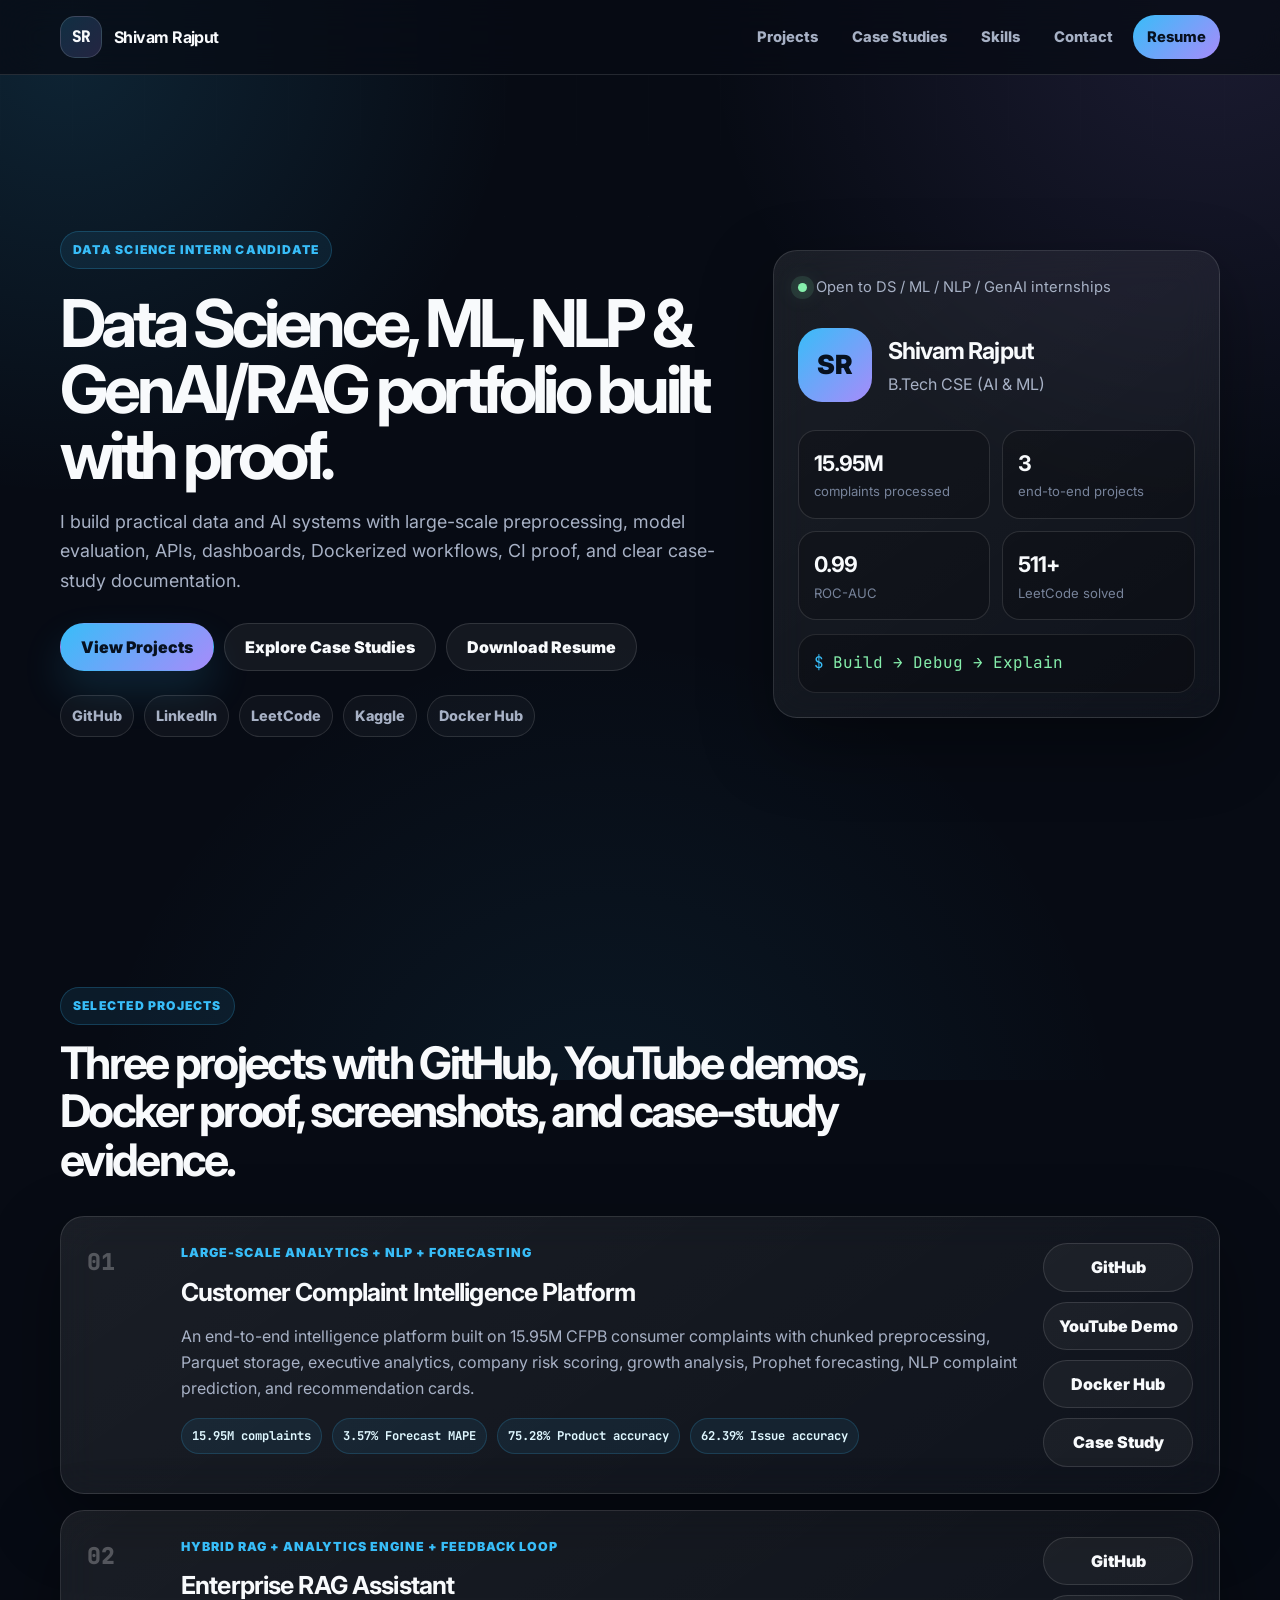
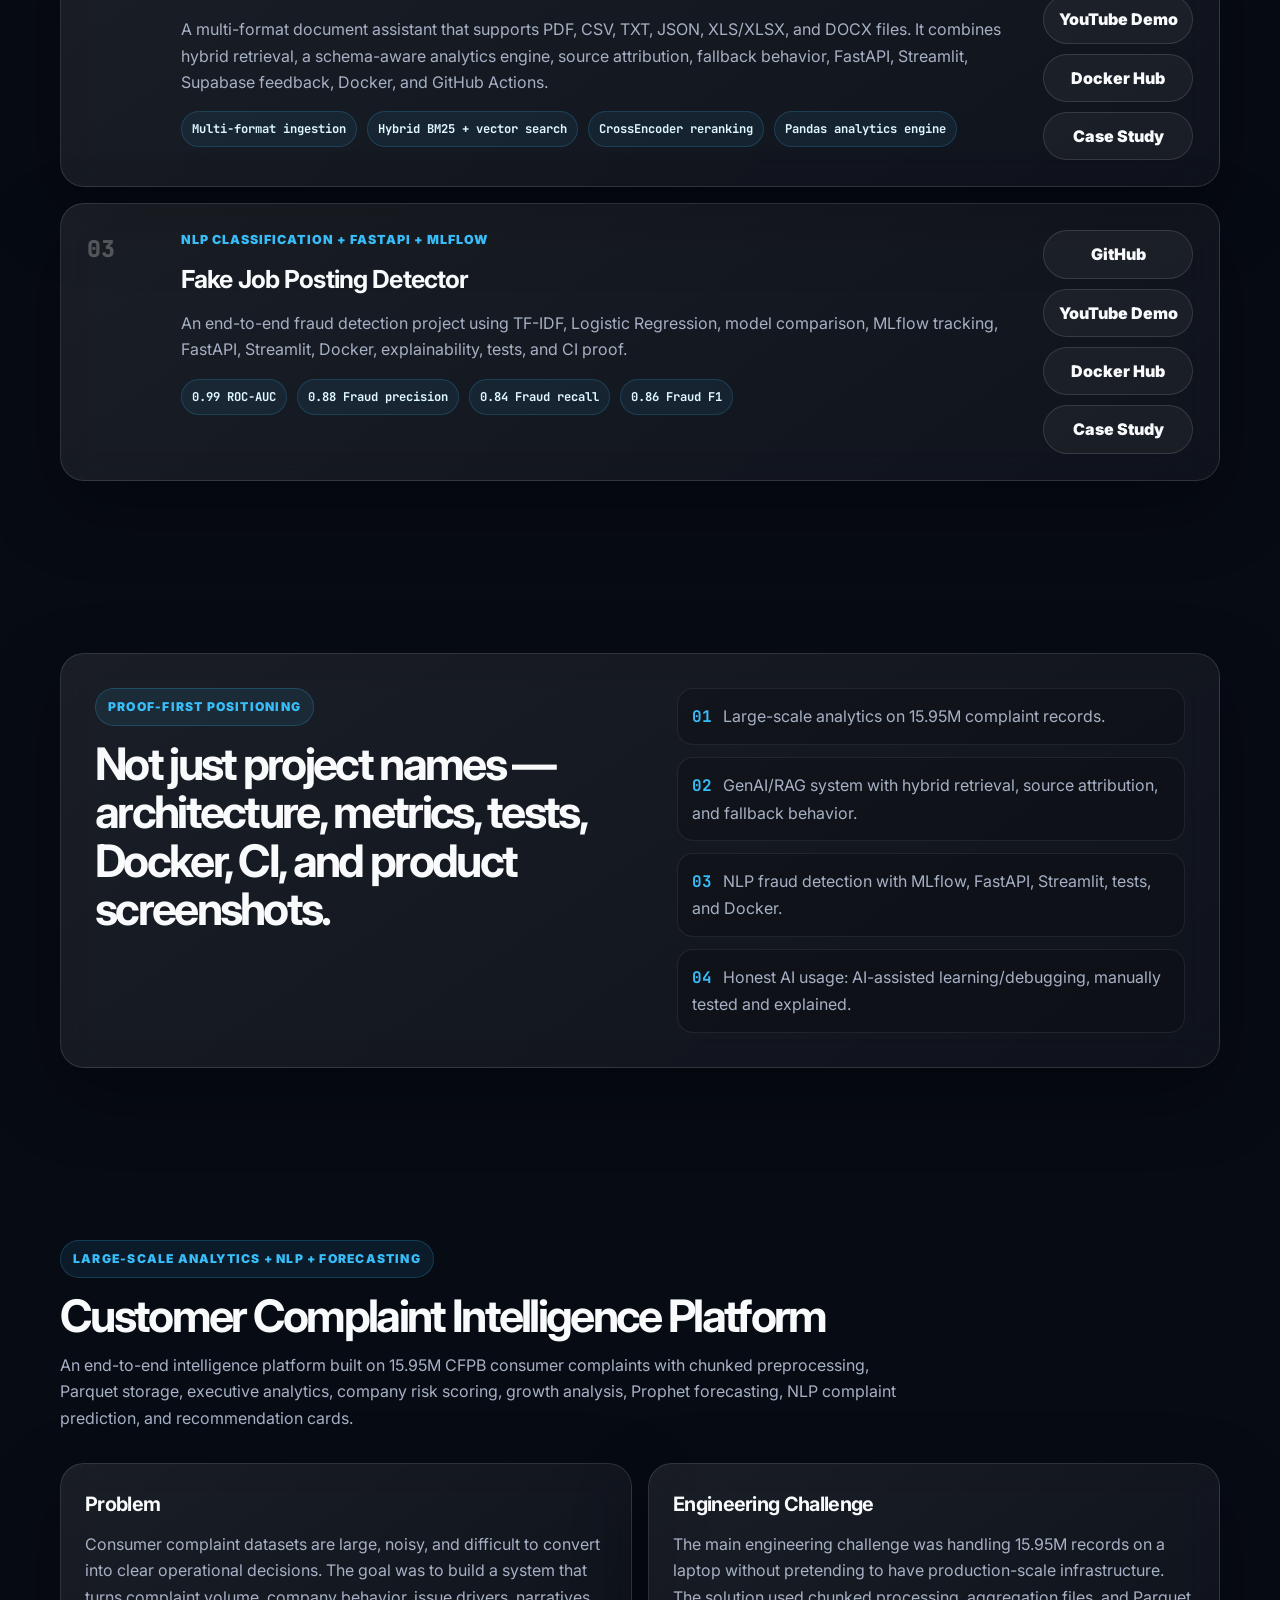
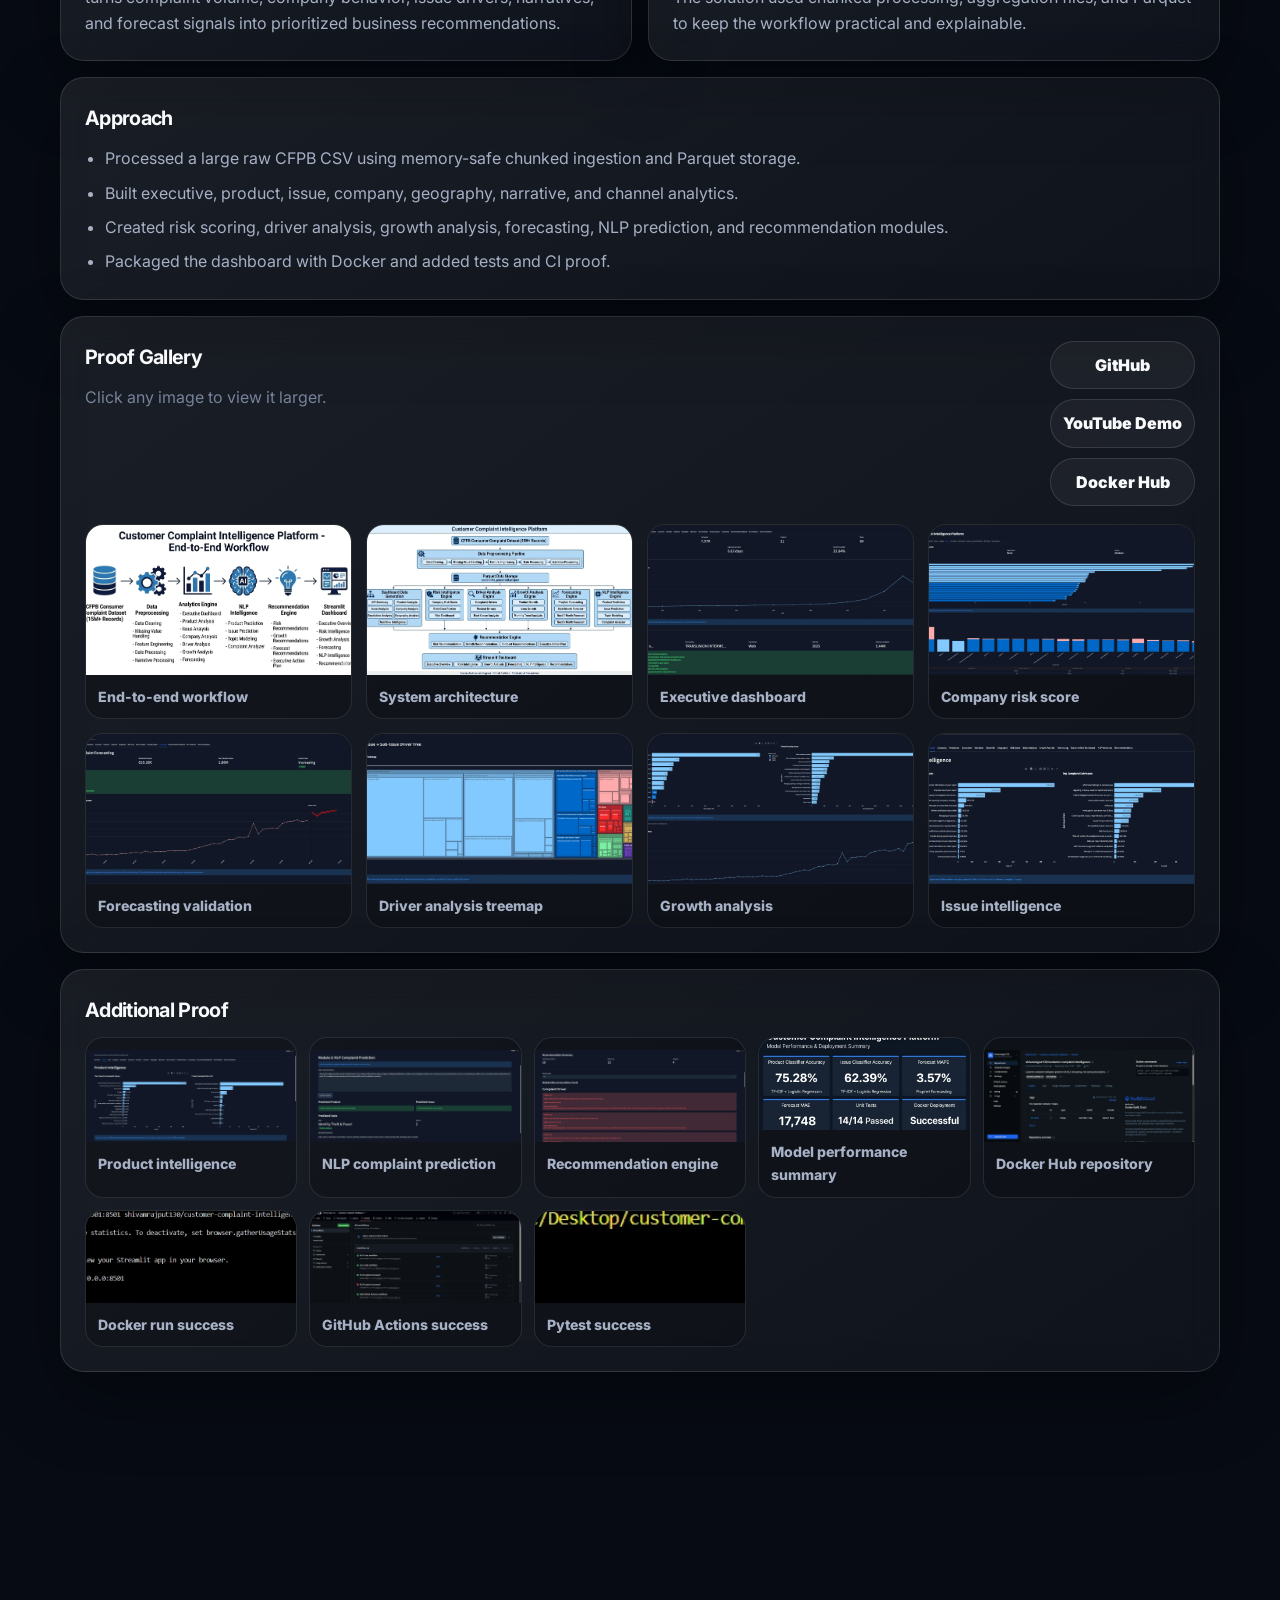
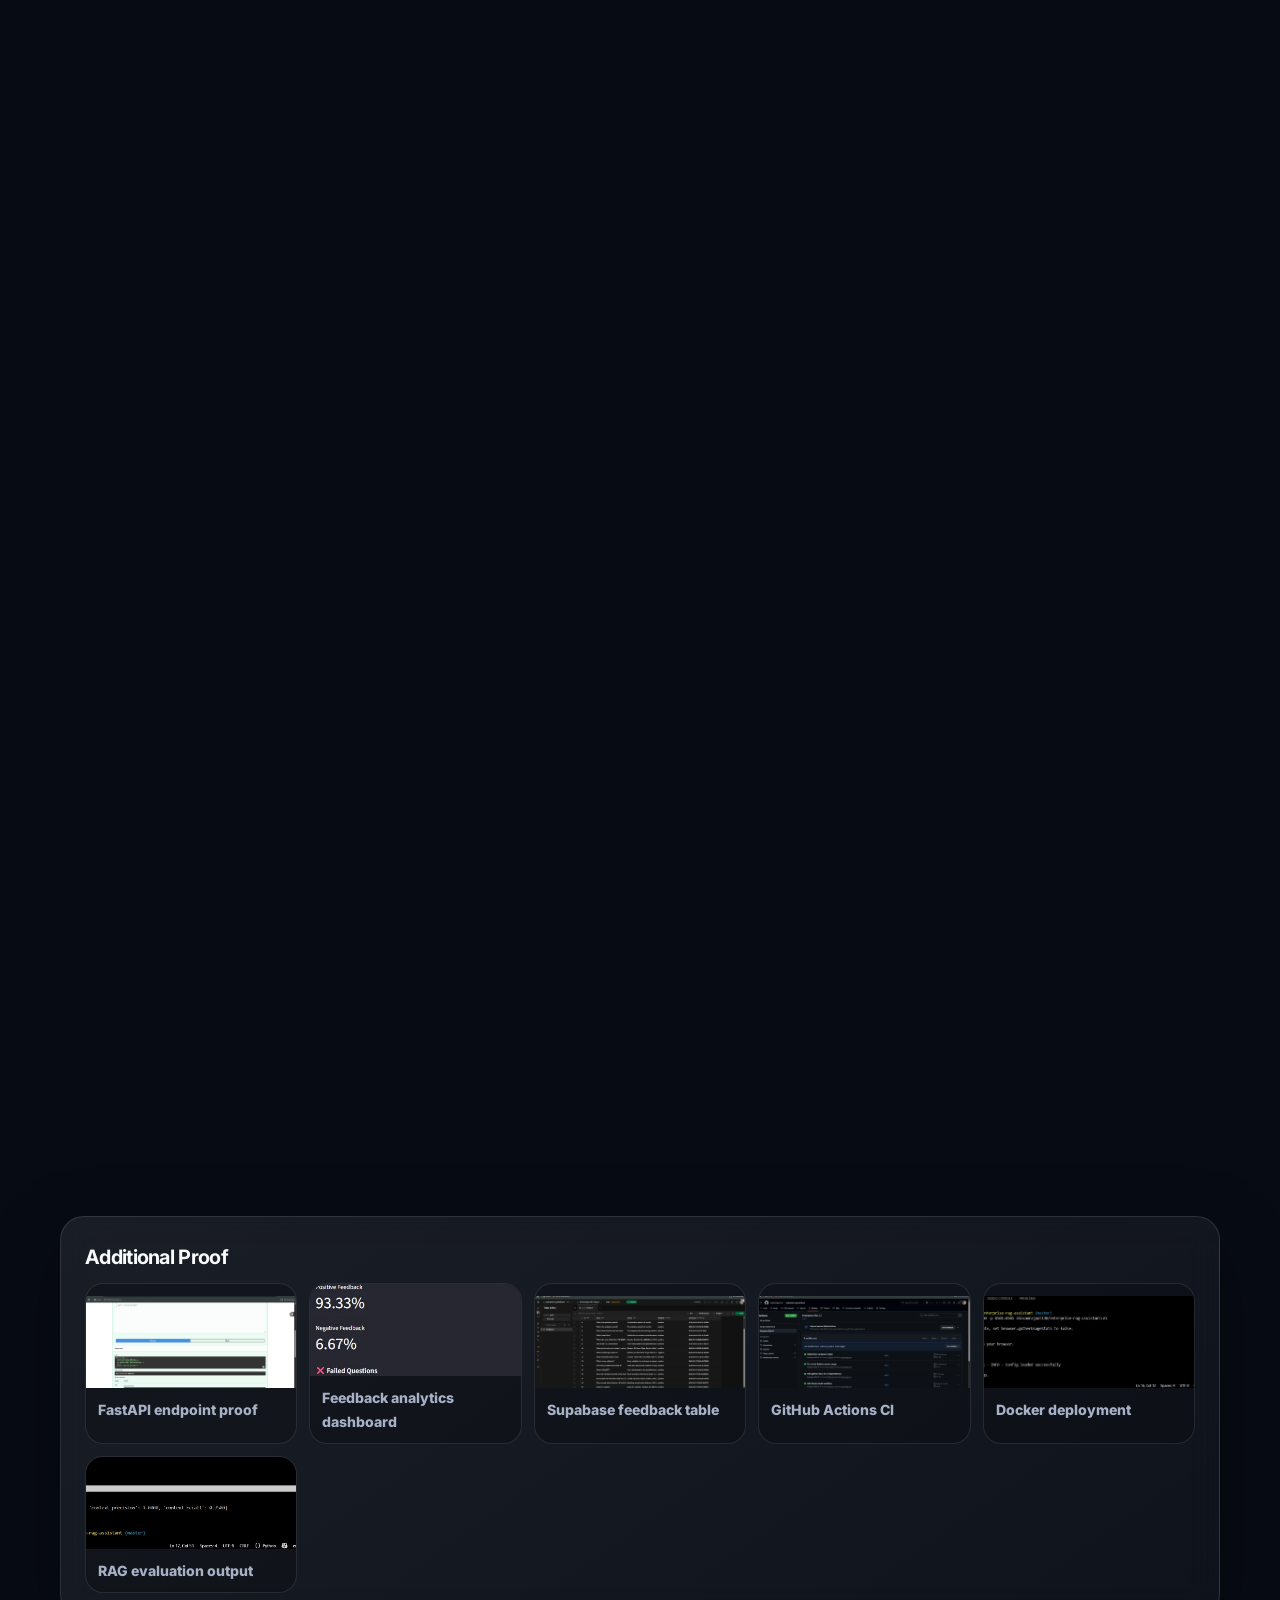
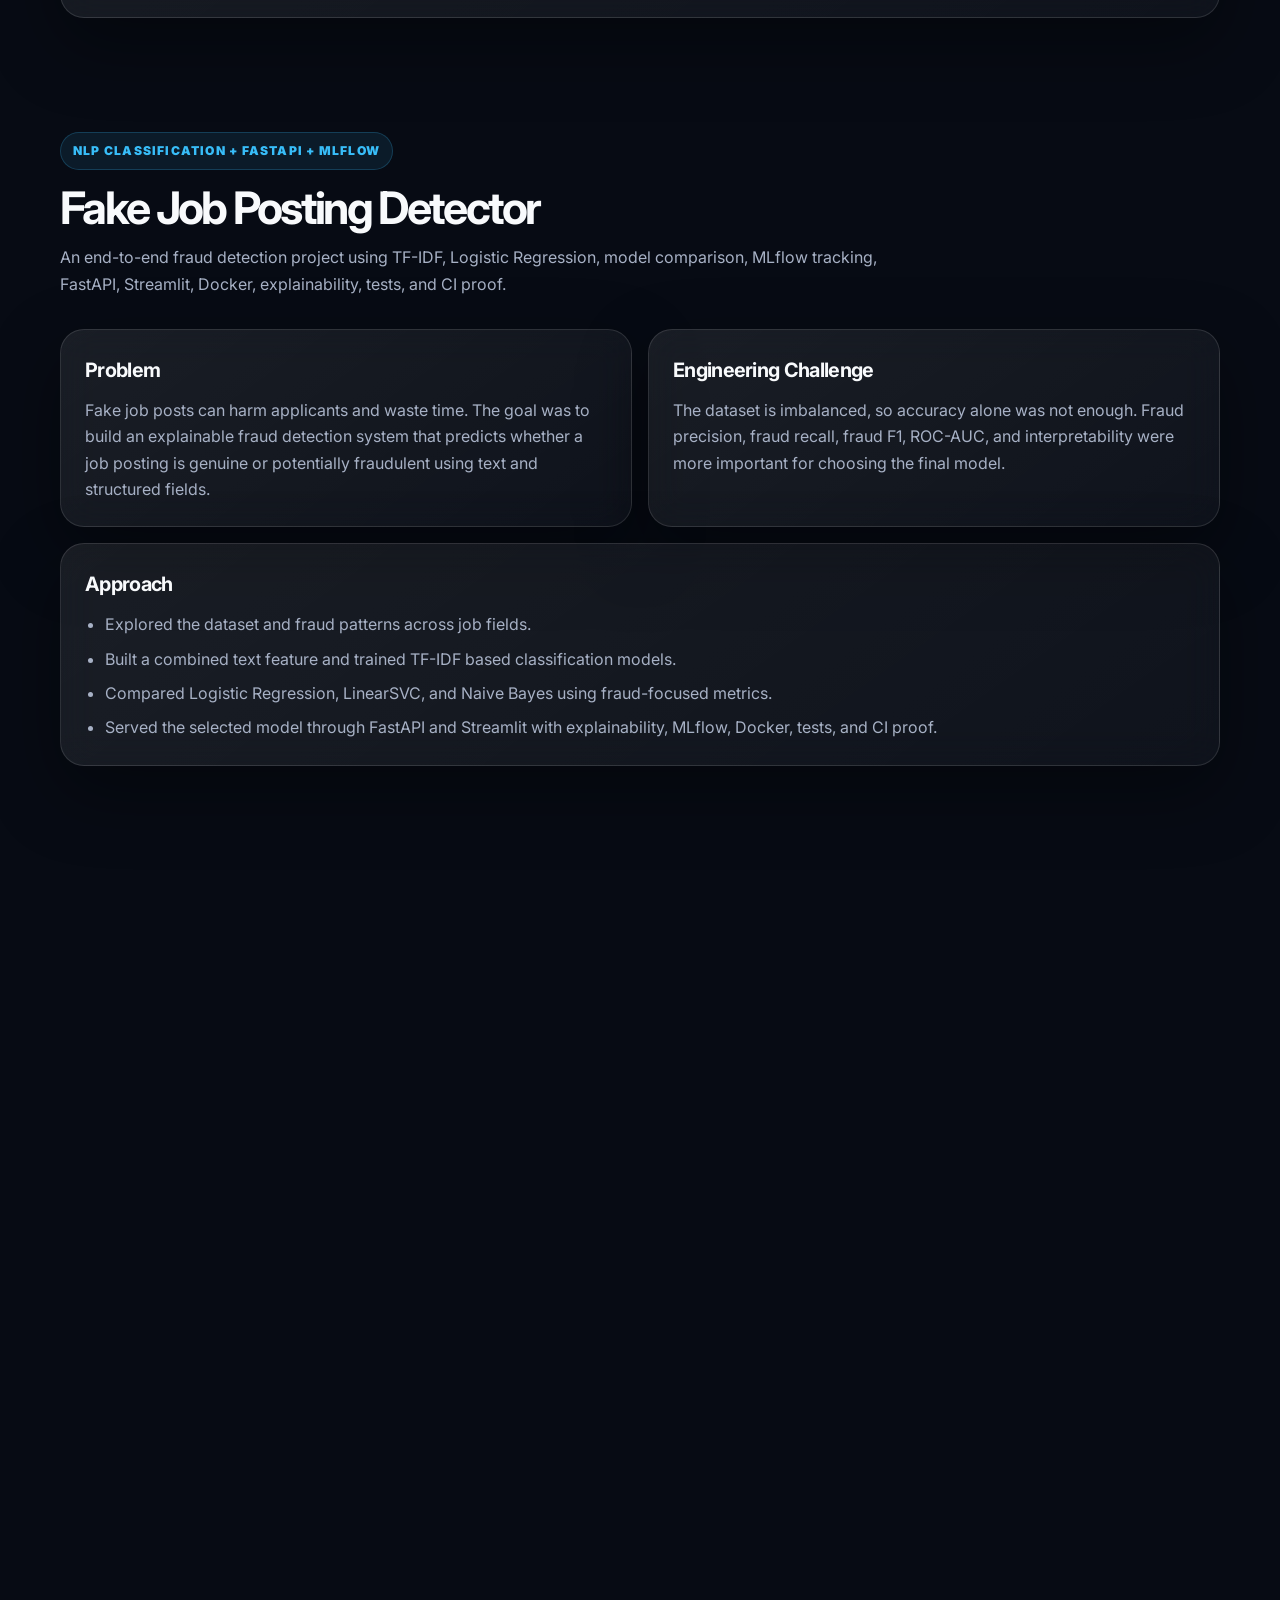
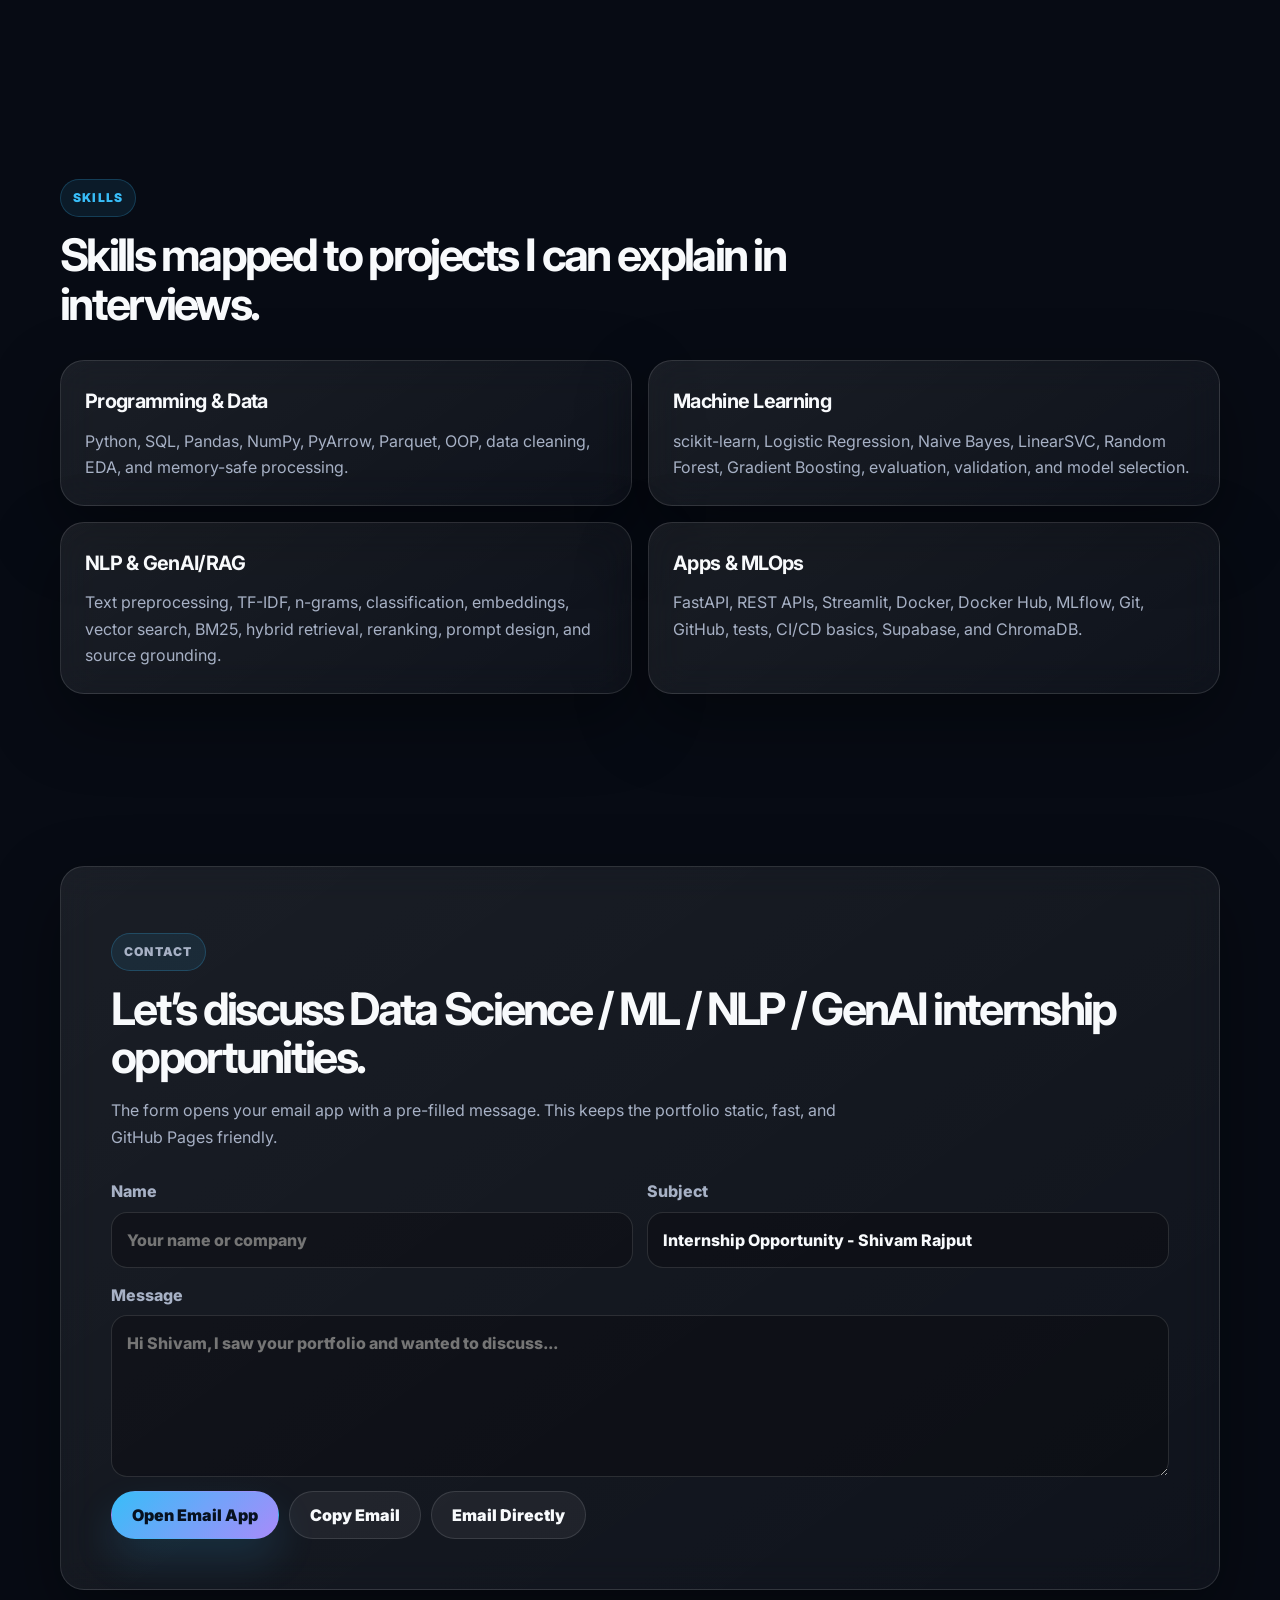
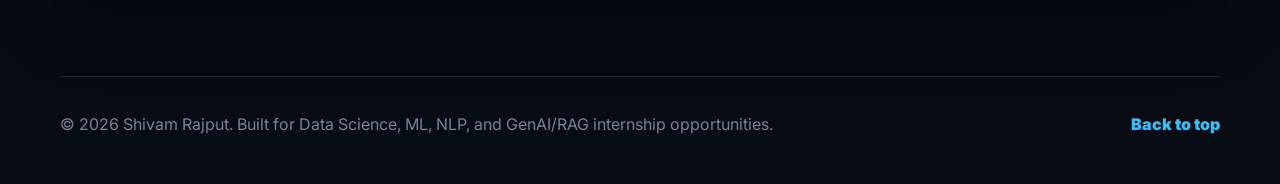
==== index.html @ 60cb5e99 "Add case-study portfolio website" ====
<!DOCTYPE html>
<html lang="en">
<head>
  <meta charset="UTF-8" />
  <meta name="viewport" content="width=device-width, initial-scale=1.0" />
  <title>Shivam Rajput | Data Science Portfolio</title>
  <meta name="description" content="Shivam Rajput — Data Science, ML, NLP, and GenAI/RAG intern candidate portfolio with case studies, demos, Docker proof, and engineering evidence." />
  <meta name="author" content="Shivam Rajput" />
  <meta name="theme-color" content="#070b14" />
  <meta property="og:title" content="Shivam Rajput | Data Science Portfolio" />
  <meta property="og:description" content="Case-study portfolio for Data Science, Machine Learning, NLP, and GenAI/RAG projects." />
  <meta property="og:type" content="website" />
  <link rel="icon" href="assets/favicon.svg" type="image/svg+xml" />
  <link rel="manifest" href="site.webmanifest" />
  <link rel="preconnect" href="https://fonts.googleapis.com">
  <link rel="preconnect" href="https://fonts.gstatic.com" crossorigin>
  <link href="https://fonts.googleapis.com/css2?family=Inter:wght@400;500;600;700;800;900&family=JetBrains+Mono:wght@500;700&display=swap" rel="stylesheet">
  <link rel="stylesheet" href="style.css" />
</head>

<body>
  <div class="bg-gradient" aria-hidden="true"></div>
  <div class="bg-grid" aria-hidden="true"></div>

  <header class="header">
    <nav class="nav">
      <a href="#home" class="brand" aria-label="Shivam Rajput homepage">
        <span>SR</span>
        <strong>Shivam Rajput</strong>
      </a>
      <button class="menu-btn" id="menuBtn" type="button" aria-label="Toggle navigation" aria-expanded="false">
        <i></i><i></i>
      </button>
      <div class="nav-links" id="navLinks">
        <a href="#projects">Projects</a>
        <a href="#customer-complaint">Case Studies</a>
        <a href="#skills">Skills</a>
        <a href="#contact">Contact</a>
        <a class="resume-btn" href="assets/Shivam_Rajput_Resume.pdf" target="_blank" rel="noopener">Resume</a>
      </div>
    </nav>
  </header>

  <main id="home">
    <section class="hero container">
      <div class="hero-copy reveal">
        <p class="badge">Data Science Intern Candidate</p>
        <h1>Data Science, ML, NLP & GenAI/RAG portfolio built with proof.</h1>
        <p class="lead">
          I build practical data and AI systems with large-scale preprocessing, model evaluation, APIs,
          dashboards, Dockerized workflows, CI proof, and clear case-study documentation.
        </p>
        <div class="hero-actions">
          <a class="btn primary" href="#projects">View Projects</a>
          <a class="btn secondary" href="#customer-complaint">Explore Case Studies</a>
          <a class="btn secondary" href="assets/Shivam_Rajput_Resume.pdf" target="_blank" rel="noopener">Download Resume</a>
        </div>
        <div class="profile-links" aria-label="Profile links">
          <a href="https://github.com/shivamrajput-ds" target="_blank" rel="noopener">GitHub</a>
          <a href="https://www.linkedin.com/in/shivam-rajput-b0407632b/" target="_blank" rel="noopener">LinkedIn</a>
          <a href="https://leetcode.com/u/ShivamSynapse/" target="_blank" rel="noopener">LeetCode</a>
          <a href="https://www.kaggle.com/shivamja" target="_blank" rel="noopener">Kaggle</a>
          <a href="https://hub.docker.com/u/shivamrajput130" target="_blank" rel="noopener">Docker Hub</a>
        </div>
      </div>

      <aside class="summary-card reveal delay-1">
        <div class="status"><span></span><p>Open to DS / ML / NLP / GenAI internships</p></div>
        <div class="summary-title">
          <div class="avatar">SR</div>
          <div>
            <h2>Shivam Rajput</h2>
            <p>B.Tech CSE (AI & ML)</p>
          </div>
        </div>
        <div class="metrics">
          <div><strong>15.95M</strong><small>complaints processed</small></div>
          <div><strong>3</strong><small>end-to-end projects</small></div>
          <div><strong>0.99</strong><small>ROC-AUC</small></div>
          <div><strong>511+</strong><small>LeetCode solved</small></div>
        </div>
        <div class="command"><span>$</span><p id="commandText">Build → Debug → Explain</p></div>
      </aside>
    </section>

    <section class="container section-block" id="projects">
      <div class="section-heading reveal">
        <p class="badge">Selected Projects</p>
        <h2>Three projects with GitHub, YouTube demos, Docker proof, screenshots, and case-study evidence.</h2>
      </div>
      <div class="projects-list">
        <article class="project-card reveal">
      <div class="project-number">01</div>
      <div class="project-main">
        <p class="project-type">Large-Scale Analytics + NLP + Forecasting</p>
        <h3>Customer Complaint Intelligence Platform</h3>
        <p>An end-to-end intelligence platform built on 15.95M CFPB consumer complaints with chunked preprocessing, Parquet storage, executive analytics, company risk scoring, growth analysis, Prophet forecasting, NLP complaint prediction, and recommendation cards.</p>
        <div class="metric-row"><span>15.95M complaints</span>
<span>3.57% Forecast MAPE</span>
<span>75.28% Product accuracy</span>
<span>62.39% Issue accuracy</span></div>
      </div>
      <div class="project-actions">
        <a href="https://github.com/shivamrajput-ds/customer-complaint-intelligence" target="_blank" rel="noopener">GitHub</a>
<a href="https://youtu.be/ZrXg5p7wbqM?si=yEwHq2tT-l8_nTfY" target="_blank" rel="noopener">YouTube Demo</a>
<a href="https://hub.docker.com/repository/docker/shivamrajput130/customer-complaint-intelligence" target="_blank" rel="noopener">Docker Hub</a>
        <a href="#customer-complaint">Case Study</a>
      </div>
    </article>
<article class="project-card reveal">
      <div class="project-number">02</div>
      <div class="project-main">
        <p class="project-type">Hybrid RAG + Analytics Engine + Feedback Loop</p>
        <h3>Enterprise RAG Assistant</h3>
        <p>A multi-format document assistant that supports PDF, CSV, TXT, JSON, XLS/XLSX, and DOCX files. It combines hybrid retrieval, a schema-aware analytics engine, source attribution, fallback behavior, FastAPI, Streamlit, Supabase feedback, Docker, and GitHub Actions.</p>
        <div class="metric-row"><span>Multi-format ingestion</span>
<span>Hybrid BM25 + vector search</span>
<span>CrossEncoder reranking</span>
<span>Pandas analytics engine</span></div>
      </div>
      <div class="project-actions">
        <a href="https://github.com/shivamrajput-ds/enterprise-rag-assistant" target="_blank" rel="noopener">GitHub</a>
<a href="https://youtu.be/Rvdz9DKtz5o?si=zK7lmp8zjTQTrQru" target="_blank" rel="noopener">YouTube Demo</a>
<a href="https://hub.docker.com/repository/docker/shivamrajput130/enterprise-rag-assistant" target="_blank" rel="noopener">Docker Hub</a>
        <a href="#enterprise-rag">Case Study</a>
      </div>
    </article>
<article class="project-card reveal">
      <div class="project-number">03</div>
      <div class="project-main">
        <p class="project-type">NLP Classification + FastAPI + MLflow</p>
        <h3>Fake Job Posting Detector</h3>
        <p>An end-to-end fraud detection project using TF-IDF, Logistic Regression, model comparison, MLflow tracking, FastAPI, Streamlit, Docker, explainability, tests, and CI proof.</p>
        <div class="metric-row"><span>0.99 ROC-AUC</span>
<span>0.88 Fraud precision</span>
<span>0.84 Fraud recall</span>
<span>0.86 Fraud F1</span></div>
      </div>
      <div class="project-actions">
        <a href="https://github.com/shivamrajput-ds/fake-job-posting-detector" target="_blank" rel="noopener">GitHub</a>
<a href="https://youtu.be/8XKoZl_qvmU?si=Fh2OOtMa_RO7EoGj" target="_blank" rel="noopener">YouTube Demo</a>
<a href="https://hub.docker.com/repository/docker/shivamrajput130/fake-job-posting-detector" target="_blank" rel="noopener">Docker Hub</a>
        <a href="#fake-job-detector">Case Study</a>
      </div>
    </article>
      </div>
    </section>

    <section class="container section-block">
      <div class="proof-panel reveal">
        <div>
          <p class="badge">Proof-first positioning</p>
          <h2>Not just project names — architecture, metrics, tests, Docker, CI, and product screenshots.</h2>
        </div>
        <div class="proof-list">
          <p><strong>01</strong> Large-scale analytics on 15.95M complaint records.</p>
          <p><strong>02</strong> GenAI/RAG system with hybrid retrieval, source attribution, and fallback behavior.</p>
          <p><strong>03</strong> NLP fraud detection with MLflow, FastAPI, Streamlit, tests, and Docker.</p>
          <p><strong>04</strong> Honest AI usage: AI-assisted learning/debugging, manually tested and explained.</p>
        </div>
      </div>
    </section>

    <div class="case-wrapper container">
      <section class="case-study section-block" id="customer-complaint">
      <div class="case-head reveal">
        <p class="badge">Large-Scale Analytics + NLP + Forecasting</p>
        <h2>Customer Complaint Intelligence Platform</h2>
        <p>An end-to-end intelligence platform built on 15.95M CFPB consumer complaints with chunked preprocessing, Parquet storage, executive analytics, company risk scoring, growth analysis, Prophet forecasting, NLP complaint prediction, and recommendation cards.</p>
      </div>

      <div class="case-grid">
        <article class="case-panel reveal">
          <h3>Problem</h3>
          <p>Consumer complaint datasets are large, noisy, and difficult to convert into clear operational decisions. The goal was to build a system that turns complaint volume, company behavior, issue drivers, narratives, and forecast signals into prioritized business recommendations.</p>
        </article>
        <article class="case-panel reveal delay-1">
          <h3>Engineering Challenge</h3>
          <p>The main engineering challenge was handling 15.95M records on a laptop without pretending to have production-scale infrastructure. The solution used chunked processing, aggregation files, and Parquet to keep the workflow practical and explainable.</p>
        </article>
      </div>

      <div class="case-panel wide reveal">
        <h3>Approach</h3>
        <ul>
          <li>Processed a large raw CFPB CSV using memory-safe chunked ingestion and Parquet storage.</li><li>Built executive, product, issue, company, geography, narrative, and channel analytics.</li><li>Created risk scoring, driver analysis, growth analysis, forecasting, NLP prediction, and recommendation modules.</li><li>Packaged the dashboard with Docker and added tests and CI proof.</li>
        </ul>
      </div>

      <div class="case-panel wide reveal">
        <div class="split-title">
          <div>
            <h3>Proof Gallery</h3>
            <p>Click any image to view it larger.</p>
          </div>
          <div class="case-links"><a href="https://github.com/shivamrajput-ds/customer-complaint-intelligence" target="_blank" rel="noopener">GitHub</a>
<a href="https://youtu.be/ZrXg5p7wbqM?si=yEwHq2tT-l8_nTfY" target="_blank" rel="noopener">YouTube Demo</a>
<a href="https://hub.docker.com/repository/docker/shivamrajput130/customer-complaint-intelligence" target="_blank" rel="noopener">Docker Hub</a></div>
        </div>
        <div class="gallery-grid">
          <button class="shot" type="button" data-full="assets/images/customer/end-to-end-workflow.webp" data-caption="End-to-end workflow">
              <img src="assets/images/customer/end-to-end-workflow.webp" alt="End-to-end workflow" loading="lazy" />
              <span>End-to-end workflow</span>
            </button>
<button class="shot" type="button" data-full="assets/images/customer/system-architecture.webp" data-caption="System architecture">
              <img src="assets/images/customer/system-architecture.webp" alt="System architecture" loading="lazy" />
              <span>System architecture</span>
            </button>
<button class="shot" type="button" data-full="assets/images/customer/executive-dashboard.webp" data-caption="Executive dashboard">
              <img src="assets/images/customer/executive-dashboard.webp" alt="Executive dashboard" loading="lazy" />
              <span>Executive dashboard</span>
            </button>
<button class="shot" type="button" data-full="assets/images/customer/company-risk-score.webp" data-caption="Company risk score">
              <img src="assets/images/customer/company-risk-score.webp" alt="Company risk score" loading="lazy" />
              <span>Company risk score</span>
            </button>
<button class="shot" type="button" data-full="assets/images/customer/forecasting-validation.webp" data-caption="Forecasting validation">
              <img src="assets/images/customer/forecasting-validation.webp" alt="Forecasting validation" loading="lazy" />
              <span>Forecasting validation</span>
            </button>
<button class="shot" type="button" data-full="assets/images/customer/driver-analysis-treemap.webp" data-caption="Driver analysis treemap">
              <img src="assets/images/customer/driver-analysis-treemap.webp" alt="Driver analysis treemap" loading="lazy" />
              <span>Driver analysis treemap</span>
            </button>
<button class="shot" type="button" data-full="assets/images/customer/growth-analysis.webp" data-caption="Growth analysis">
              <img src="assets/images/customer/growth-analysis.webp" alt="Growth analysis" loading="lazy" />
              <span>Growth analysis</span>
            </button>
<button class="shot" type="button" data-full="assets/images/customer/issue-intelligence.webp" data-caption="Issue intelligence">
              <img src="assets/images/customer/issue-intelligence.webp" alt="Issue intelligence" loading="lazy" />
              <span>Issue intelligence</span>
            </button>
        </div>
      </div>

      <div class="case-panel wide reveal">
        <h3>Additional Proof</h3>
        <div class="proof-strip">
          <button class="proof-thumb" type="button" data-full="assets/images/customer/product-intelligence.webp" data-caption="Product intelligence">
              <img src="assets/images/customer/product-intelligence.webp" alt="Product intelligence" loading="lazy" />
              <span>Product intelligence</span>
            </button>
<button class="proof-thumb" type="button" data-full="assets/images/customer/nlp-complaint-prediction.webp" data-caption="NLP complaint prediction">
              <img src="assets/images/customer/nlp-complaint-prediction.webp" alt="NLP complaint prediction" loading="lazy" />
              <span>NLP complaint prediction</span>
            </button>
<button class="proof-thumb" type="button" data-full="assets/images/customer/recommendation-engine.webp" data-caption="Recommendation engine">
              <img src="assets/images/customer/recommendation-engine.webp" alt="Recommendation engine" loading="lazy" />
              <span>Recommendation engine</span>
            </button>
<button class="proof-thumb" type="button" data-full="assets/images/customer/model-performance-summary.webp" data-caption="Model performance summary">
              <img src="assets/images/customer/model-performance-summary.webp" alt="Model performance summary" loading="lazy" />
              <span>Model performance summary</span>
            </button>
<button class="proof-thumb" type="button" data-full="assets/images/customer/docker-hub-repository.webp" data-caption="Docker Hub repository">
              <img src="assets/images/customer/docker-hub-repository.webp" alt="Docker Hub repository" loading="lazy" />
              <span>Docker Hub repository</span>
            </button>
<button class="proof-thumb" type="button" data-full="assets/images/customer/docker-run-success.webp" data-caption="Docker run success">
              <img src="assets/images/customer/docker-run-success.webp" alt="Docker run success" loading="lazy" />
              <span>Docker run success</span>
            </button>
<button class="proof-thumb" type="button" data-full="assets/images/customer/github-actions-success.webp" data-caption="GitHub Actions success">
              <img src="assets/images/customer/github-actions-success.webp" alt="GitHub Actions success" loading="lazy" />
              <span>GitHub Actions success</span>
            </button>
<button class="proof-thumb" type="button" data-full="assets/images/customer/pytest-success.webp" data-caption="Pytest success">
              <img src="assets/images/customer/pytest-success.webp" alt="Pytest success" loading="lazy" />
              <span>Pytest success</span>
            </button>
        </div>
      </div>
    </section>
<section class="case-study section-block" id="enterprise-rag">
      <div class="case-head reveal">
        <p class="badge">Hybrid RAG + Analytics Engine + Feedback Loop</p>
        <h2>Enterprise RAG Assistant</h2>
        <p>A multi-format document assistant that supports PDF, CSV, TXT, JSON, XLS/XLSX, and DOCX files. It combines hybrid retrieval, a schema-aware analytics engine, source attribution, fallback behavior, FastAPI, Streamlit, Supabase feedback, Docker, and GitHub Actions.</p>
      </div>

      <div class="case-grid">
        <article class="case-panel reveal">
          <h3>Problem</h3>
          <p>Typical document chatbots struggle with structured tables, hallucination control, and feedback capture. The goal was to build an assistant that can answer semantic document questions and deterministic analytics queries with visible sources.</p>
        </article>
        <article class="case-panel reveal delay-1">
          <h3>Engineering Challenge</h3>
          <p>The hardest part was routing questions correctly. Analytics queries should not rely on LLM reasoning when deterministic Pandas operations are possible, while semantic questions need retrieval, reranking, and source-grounded generation.</p>
        </article>
      </div>

      <div class="case-panel wide reveal">
        <h3>Approach</h3>
        <ul>
          <li>Built multi-format ingestion for documents and tables.</li><li>Implemented a hybrid query router to separate structured analytics questions from semantic RAG questions.</li><li>Used vector retrieval, BM25, query expansion, reranking, and source attribution for document Q&A.</li><li>Added feedback capture and analytics through Supabase plus API/UI/Docker/CI proof.</li>
        </ul>
      </div>

      <div class="case-panel wide reveal">
        <div class="split-title">
          <div>
            <h3>Proof Gallery</h3>
            <p>Click any image to view it larger.</p>
          </div>
          <div class="case-links"><a href="https://github.com/shivamrajput-ds/enterprise-rag-assistant" target="_blank" rel="noopener">GitHub</a>
<a href="https://youtu.be/Rvdz9DKtz5o?si=zK7lmp8zjTQTrQru" target="_blank" rel="noopener">YouTube Demo</a>
<a href="https://hub.docker.com/repository/docker/shivamrajput130/enterprise-rag-assistant" target="_blank" rel="noopener">Docker Hub</a></div>
        </div>
        <div class="gallery-grid">
          <button class="shot" type="button" data-full="assets/images/rag/enterprise-rag-architecture.webp" data-caption="Enterprise RAG architecture">
              <img src="assets/images/rag/enterprise-rag-architecture.webp" alt="Enterprise RAG architecture" loading="lazy" />
              <span>Enterprise RAG architecture</span>
            </button>
<button class="shot" type="button" data-full="assets/images/rag/system-workflow.webp" data-caption="System workflow">
              <img src="assets/images/rag/system-workflow.webp" alt="System workflow" loading="lazy" />
              <span>System workflow</span>
            </button>
<button class="shot" type="button" data-full="assets/images/rag/hybrid-query-router.webp" data-caption="Hybrid query router">
              <img src="assets/images/rag/hybrid-query-router.webp" alt="Hybrid query router" loading="lazy" />
              <span>Hybrid query router</span>
            </button>
<button class="shot" type="button" data-full="assets/images/rag/tabular-analytics-engine.webp" data-caption="Tabular analytics engine">
              <img src="assets/images/rag/tabular-analytics-engine.webp" alt="Tabular analytics engine" loading="lazy" />
              <span>Tabular analytics engine</span>
            </button>
<button class="shot" type="button" data-full="assets/images/rag/source-grounded-chat.webp" data-caption="Source-grounded chat">
              <img src="assets/images/rag/source-grounded-chat.webp" alt="Source-grounded chat" loading="lazy" />
              <span>Source-grounded chat</span>
            </button>
<button class="shot" type="button" data-full="assets/images/rag/structured-analytics-query.webp" data-caption="Structured analytics query">
              <img src="assets/images/rag/structured-analytics-query.webp" alt="Structured analytics query" loading="lazy" />
              <span>Structured analytics query</span>
            </button>
<button class="shot" type="button" data-full="assets/images/rag/multi-document-reasoning.webp" data-caption="Multi-document reasoning">
              <img src="assets/images/rag/multi-document-reasoning.webp" alt="Multi-document reasoning" loading="lazy" />
              <span>Multi-document reasoning</span>
            </button>
<button class="shot" type="button" data-full="assets/images/rag/hallucination-safe-fallback.webp" data-caption="Hallucination-safe fallback">
              <img src="assets/images/rag/hallucination-safe-fallback.webp" alt="Hallucination-safe fallback" loading="lazy" />
              <span>Hallucination-safe fallback</span>
            </button>
        </div>
      </div>

      <div class="case-panel wide reveal">
        <h3>Additional Proof</h3>
        <div class="proof-strip">
          <button class="proof-thumb" type="button" data-full="assets/images/rag/fastapi-endpoint-proof.webp" data-caption="FastAPI endpoint proof">
              <img src="assets/images/rag/fastapi-endpoint-proof.webp" alt="FastAPI endpoint proof" loading="lazy" />
              <span>FastAPI endpoint proof</span>
            </button>
<button class="proof-thumb" type="button" data-full="assets/images/rag/feedback-analytics-dashboard.webp" data-caption="Feedback analytics dashboard">
              <img src="assets/images/rag/feedback-analytics-dashboard.webp" alt="Feedback analytics dashboard" loading="lazy" />
              <span>Feedback analytics dashboard</span>
            </button>
<button class="proof-thumb" type="button" data-full="assets/images/rag/supabase-feedback-table.webp" data-caption="Supabase feedback table">
              <img src="assets/images/rag/supabase-feedback-table.webp" alt="Supabase feedback table" loading="lazy" />
              <span>Supabase feedback table</span>
            </button>
<button class="proof-thumb" type="button" data-full="assets/images/rag/github-actions-ci.webp" data-caption="GitHub Actions CI">
              <img src="assets/images/rag/github-actions-ci.webp" alt="GitHub Actions CI" loading="lazy" />
              <span>GitHub Actions CI</span>
            </button>
<button class="proof-thumb" type="button" data-full="assets/images/rag/docker-deployment.webp" data-caption="Docker deployment">
              <img src="assets/images/rag/docker-deployment.webp" alt="Docker deployment" loading="lazy" />
              <span>Docker deployment</span>
            </button>
<button class="proof-thumb" type="button" data-full="assets/images/rag/rag-evaluation-output.webp" data-caption="RAG evaluation output">
              <img src="assets/images/rag/rag-evaluation-output.webp" alt="RAG evaluation output" loading="lazy" />
              <span>RAG evaluation output</span>
            </button>
        </div>
      </div>
    </section>
<section class="case-study section-block" id="fake-job-detector">
      <div class="case-head reveal">
        <p class="badge">NLP Classification + FastAPI + MLflow</p>
        <h2>Fake Job Posting Detector</h2>
        <p>An end-to-end fraud detection project using TF-IDF, Logistic Regression, model comparison, MLflow tracking, FastAPI, Streamlit, Docker, explainability, tests, and CI proof.</p>
      </div>

      <div class="case-grid">
        <article class="case-panel reveal">
          <h3>Problem</h3>
          <p>Fake job posts can harm applicants and waste time. The goal was to build an explainable fraud detection system that predicts whether a job posting is genuine or potentially fraudulent using text and structured fields.</p>
        </article>
        <article class="case-panel reveal delay-1">
          <h3>Engineering Challenge</h3>
          <p>The dataset is imbalanced, so accuracy alone was not enough. Fraud precision, fraud recall, fraud F1, ROC-AUC, and interpretability were more important for choosing the final model.</p>
        </article>
      </div>

      <div class="case-panel wide reveal">
        <h3>Approach</h3>
        <ul>
          <li>Explored the dataset and fraud patterns across job fields.</li><li>Built a combined text feature and trained TF-IDF based classification models.</li><li>Compared Logistic Regression, LinearSVC, and Naive Bayes using fraud-focused metrics.</li><li>Served the selected model through FastAPI and Streamlit with explainability, MLflow, Docker, tests, and CI proof.</li>
        </ul>
      </div>

      <div class="case-panel wide reveal">
        <div class="split-title">
          <div>
            <h3>Proof Gallery</h3>
            <p>Click any image to view it larger.</p>
          </div>
          <div class="case-links"><a href="https://github.com/shivamrajput-ds/fake-job-posting-detector" target="_blank" rel="noopener">GitHub</a>
<a href="https://youtu.be/8XKoZl_qvmU?si=Fh2OOtMa_RO7EoGj" target="_blank" rel="noopener">YouTube Demo</a>
<a href="https://hub.docker.com/repository/docker/shivamrajput130/fake-job-posting-detector" target="_blank" rel="noopener">Docker Hub</a></div>
        </div>
        <div class="gallery-grid">
          <button class="shot" type="button" data-full="assets/images/fakejob/ml-system-architecture.webp" data-caption="ML system architecture">
              <img src="assets/images/fakejob/ml-system-architecture.webp" alt="ML system architecture" loading="lazy" />
              <span>ML system architecture</span>
            </button>
<button class="shot" type="button" data-full="assets/images/fakejob/fastapi-docs.webp" data-caption="FastAPI docs">
              <img src="assets/images/fakejob/fastapi-docs.webp" alt="FastAPI docs" loading="lazy" />
              <span>FastAPI docs</span>
            </button>
<button class="shot" type="button" data-full="assets/images/fakejob/fastapi-prediction-response.webp" data-caption="FastAPI prediction response">
              <img src="assets/images/fakejob/fastapi-prediction-response.webp" alt="FastAPI prediction response" loading="lazy" />
              <span>FastAPI prediction response</span>
            </button>
<button class="shot" type="button" data-full="assets/images/fakejob/github-actions-ci.webp" data-caption="GitHub Actions CI">
              <img src="assets/images/fakejob/github-actions-ci.webp" alt="GitHub Actions CI" loading="lazy" />
              <span>GitHub Actions CI</span>
            </button>
<button class="shot" type="button" data-full="assets/images/fakejob/local-prediction-explanation.webp" data-caption="Local prediction explanation">
              <img src="assets/images/fakejob/local-prediction-explanation.webp" alt="Local prediction explanation" loading="lazy" />
              <span>Local prediction explanation</span>
            </button>
<button class="shot" type="button" data-full="assets/images/fakejob/mlflow-experiments.webp" data-caption="MLflow experiments">
              <img src="assets/images/fakejob/mlflow-experiments.webp" alt="MLflow experiments" loading="lazy" />
              <span>MLflow experiments</span>
            </button>
<button class="shot" type="button" data-full="assets/images/fakejob/model-performance.webp" data-caption="Model performance">
              <img src="assets/images/fakejob/model-performance.webp" alt="Model performance" loading="lazy" />
              <span>Model performance</span>
            </button>
<button class="shot" type="button" data-full="assets/images/fakejob/streamlit-prediction-ui.webp" data-caption="Streamlit prediction UI">
              <img src="assets/images/fakejob/streamlit-prediction-ui.webp" alt="Streamlit prediction UI" loading="lazy" />
              <span>Streamlit prediction UI</span>
            </button>
        </div>
      </div>

      <div class="case-panel wide reveal">
        <h3>Additional Proof</h3>
        <div class="proof-strip">
          <button class="proof-thumb" type="button" data-full="assets/images/fakejob/tests-passed.webp" data-caption="Tests passed">
              <img src="assets/images/fakejob/tests-passed.webp" alt="Tests passed" loading="lazy" />
              <span>Tests passed</span>
            </button>
        </div>
      </div>
    </section>
    </div>

    <section class="container section-block" id="skills">
      <div class="section-heading reveal">
        <p class="badge">Skills</p>
        <h2>Skills mapped to projects I can explain in interviews.</h2>
      </div>
      <div class="skills-grid">
        <article class="skill-card reveal"><h3>Programming & Data</h3><p>Python, SQL, Pandas, NumPy, PyArrow, Parquet, OOP, data cleaning, EDA, and memory-safe processing.</p></article>
        <article class="skill-card reveal delay-1"><h3>Machine Learning</h3><p>scikit-learn, Logistic Regression, Naive Bayes, LinearSVC, Random Forest, Gradient Boosting, evaluation, validation, and model selection.</p></article>
        <article class="skill-card reveal delay-2"><h3>NLP & GenAI/RAG</h3><p>Text preprocessing, TF-IDF, n-grams, classification, embeddings, vector search, BM25, hybrid retrieval, reranking, prompt design, and source grounding.</p></article>
        <article class="skill-card reveal"><h3>Apps & MLOps</h3><p>FastAPI, REST APIs, Streamlit, Docker, Docker Hub, MLflow, Git, GitHub, tests, CI/CD basics, Supabase, and ChromaDB.</p></article>
      </div>
    </section>

    <section class="container section-block" id="contact">
      <div class="contact-card reveal">
        <p class="badge">Contact</p>
        <h2>Let’s discuss Data Science / ML / NLP / GenAI internship opportunities.</h2>
        <p>The form opens your email app with a pre-filled message. This keeps the portfolio static, fast, and GitHub Pages friendly.</p>
        <form class="contact-form" id="contactForm">
          <div class="form-row">
            <label>Name<input type="text" id="nameInput" placeholder="Your name or company" /></label>
            <label>Subject<input type="text" id="subjectInput" value="Internship Opportunity - Shivam Rajput" /></label>
          </div>
          <label>Message<textarea id="messageInput" rows="5" placeholder="Hi Shivam, I saw your portfolio and wanted to discuss..."></textarea></label>
          <div class="contact-actions">
            <button class="btn primary" type="submit">Open Email App</button>
            <button class="btn secondary" type="button" id="copyEmailContact">Copy Email</button>
            <a class="btn secondary" href="mailto:shivamrajput.datascientist@gmail.com?subject=Internship%20Opportunity%20-%20Shivam%20Rajput">Email Directly</a>
          </div>
        </form>
      </div>
    </section>
  </main>

  <div class="lightbox" id="lightbox" aria-hidden="true">
    <button class="lightbox-close" id="lightboxClose" type="button" aria-label="Close image">×</button>
    <img id="lightboxImage" alt="" />
    <p id="lightboxCaption"></p>
  </div>

  <div class="toast" id="toast" role="status" aria-live="polite">Email copied</div>

  <footer class="footer">
    <p>© <span id="year"></span> Shivam Rajput. Built for Data Science, ML, NLP, and GenAI/RAG internship opportunities.</p>
    <a href="#home">Back to top</a>
  </footer>

  <script src="script.js"></script>
</body>
</html>
---- style.css ----
:root {
  --bg: #070b14;
  --panel: rgba(255, 255, 255, 0.055);
  --panel-strong: rgba(255, 255, 255, 0.085);
  --text: #f8fafc;
  --muted: #a7b1c5;
  --muted-2: #77839a;
  --line: rgba(255, 255, 255, 0.12);
  --blue: #38bdf8;
  --purple: #a78bfa;
  --green: #86efac;
  --red: #fb7185;
  --shadow: 0 26px 70px rgba(0, 0, 0, 0.38);
  --radius: 24px;
}

* { box-sizing: border-box; margin: 0; padding: 0; }
html { scroll-behavior: smooth; }
body {
  min-height: 100vh;
  color: var(--text);
  background: var(--bg);
  font-family: "Inter", system-ui, -apple-system, BlinkMacSystemFont, "Segoe UI", sans-serif;
  line-height: 1.65;
  overflow-x: hidden;
}
a { color: inherit; text-decoration: none; }
button, input, textarea { font: inherit; }
button { cursor: pointer; }

.bg-gradient {
  position: fixed;
  inset: -20%;
  z-index: -5;
  pointer-events: none;
  background:
    radial-gradient(circle at 18% 18%, rgba(56, 189, 248, 0.14), transparent 25%),
    radial-gradient(circle at 82% 14%, rgba(167, 139, 250, 0.13), transparent 28%),
    radial-gradient(circle at 48% 106%, rgba(56, 189, 248, 0.08), transparent 32%),
    var(--bg);
}
.bg-grid {
  position: fixed;
  inset: 0;
  z-index: -4;
  pointer-events: none;
  opacity: 0.075;
  background-image:
    linear-gradient(rgba(255,255,255,0.12) 1px, transparent 1px),
    linear-gradient(90deg, rgba(255,255,255,0.12) 1px, transparent 1px);
  background-size: 72px 72px;
  mask-image: linear-gradient(#000, transparent 88%);
}

.header {
  position: sticky;
  top: 0;
  z-index: 50;
  background: rgba(7, 11, 20, 0.76);
  border-bottom: 1px solid var(--line);
  backdrop-filter: blur(18px);
}
.nav, .container {
  width: min(1160px, calc(100% - 32px));
  margin: 0 auto;
}
.nav {
  min-height: 74px;
  display: flex;
  align-items: center;
  justify-content: space-between;
}
.brand {
  display: inline-flex;
  align-items: center;
  gap: 12px;
  font-weight: 900;
  letter-spacing: -0.035em;
}
.brand span {
  width: 42px;
  height: 42px;
  display: grid;
  place-items: center;
  border-radius: 15px;
  color: var(--text);
  background: linear-gradient(135deg, rgba(56,189,248,0.18), rgba(167,139,250,0.18));
  border: 1px solid rgba(255,255,255,0.14);
  font-family: "JetBrains Mono", monospace;
}
.nav-links { display: flex; align-items: center; gap: 6px; }
.nav-links a {
  color: var(--muted);
  padding: 10px 14px;
  border-radius: 999px;
  font-size: 0.92rem;
  font-weight: 800;
  transition: 0.22s ease;
}
.nav-links a:hover { color: var(--text); background: rgba(255,255,255,0.07); }
.nav-links .resume-btn {
  color: #07111f;
  background: linear-gradient(135deg, var(--blue), var(--purple));
}
.menu-btn {
  display: none;
  width: 44px;
  height: 44px;
  border: 1px solid var(--line);
  border-radius: 14px;
  background: rgba(255,255,255,0.05);
}
.menu-btn i {
  display: block;
  width: 18px;
  height: 2px;
  margin: 5px auto;
  border-radius: 999px;
  background: var(--text);
}

.hero {
  min-height: calc(100vh - 74px);
  display: grid;
  grid-template-columns: 1.08fr 0.72fr;
  gap: 42px;
  align-items: center;
  padding-top: 56px;
  padding-bottom: 64px;
}
.badge {
  display: inline-flex;
  align-items: center;
  width: fit-content;
  color: var(--blue);
  background: rgba(56,189,248,0.09);
  border: 1px solid rgba(56,189,248,0.22);
  border-radius: 999px;
  padding: 8px 12px;
  font-size: 0.76rem;
  font-weight: 900;
  letter-spacing: 0.10em;
  text-transform: uppercase;
}
h1 {
  max-width: 850px;
  margin: 22px 0 18px;
  font-size: clamp(2.7rem, 5.15vw, 4.8rem);
  line-height: 1;
  letter-spacing: -0.072em;
}
.lead {
  max-width: 760px;
  color: var(--muted);
  font-size: clamp(1rem, 1.4vw, 1.14rem);
}
.hero-actions, .profile-links, .metric-row, .chips, .contact-actions { display: flex; flex-wrap: wrap; gap: 10px; }
.hero-actions { margin-top: 28px; }
.btn {
  min-height: 48px;
  display: inline-flex;
  align-items: center;
  justify-content: center;
  border-radius: 999px;
  padding: 0 20px;
  border: 1px solid transparent;
  font-weight: 900;
  transition: 0.22s ease;
}
.btn:hover { transform: translateY(-2px); }
.btn.primary {
  color: #07111f;
  background: linear-gradient(135deg, var(--blue), var(--purple));
  box-shadow: 0 20px 40px rgba(56,189,248,0.15);
}
.btn.secondary {
  color: var(--text);
  background: rgba(255,255,255,0.055);
  border-color: var(--line);
}
.profile-links { margin-top: 24px; }
.profile-links a {
  color: var(--muted);
  background: rgba(255,255,255,0.035);
  border: 1px solid var(--line);
  border-radius: 999px;
  padding: 8px 11px;
  font-size: 0.9rem;
  font-weight: 800;
  transition: 0.22s ease;
}
.profile-links a:hover { color: var(--text); border-color: rgba(56,189,248,0.45); }

.summary-card, .project-card, .skill-card, .proof-panel, .contact-card, .case-panel {
  position: relative;
  overflow: hidden;
  background: linear-gradient(145deg, rgba(255,255,255,0.078), rgba(255,255,255,0.035));
  border: 1px solid var(--line);
  border-radius: var(--radius);
  box-shadow: var(--shadow);
  backdrop-filter: blur(18px);
}
.summary-card { padding: 24px; }
.status { display: flex; align-items: center; gap: 9px; color: var(--muted); font-size: 0.92rem; }
.status span {
  width: 9px;
  height: 9px;
  border-radius: 999px;
  background: var(--green);
  box-shadow: 0 0 0 7px rgba(134,239,172,0.12), 0 0 22px rgba(134,239,172,0.45);
}
.summary-title { display: flex; align-items: center; gap: 16px; margin: 28px 0; }
.avatar {
  width: 74px;
  height: 74px;
  display: grid;
  place-items: center;
  border-radius: 24px;
  color: #07111f;
  background: linear-gradient(135deg, var(--blue), var(--purple));
  font-size: 1.65rem;
  font-weight: 900;
}
.summary-title h2 { font-size: 1.45rem; letter-spacing: -0.04em; }
.summary-title p { color: var(--muted); }
.metrics { display: grid; grid-template-columns: 1fr 1fr; gap: 12px; }
.metrics div {
  padding: 15px;
  border: 1px solid var(--line);
  border-radius: 18px;
  background: rgba(0,0,0,0.20);
}
.metrics strong { display: block; color: var(--text); font-size: 1.35rem; letter-spacing: -0.045em; }
.metrics small { display: block; color: var(--muted-2); font-size: 0.82rem; }
.command {
  margin-top: 14px;
  padding: 15px;
  border: 1px solid rgba(255,255,255,0.10);
  border-radius: 18px;
  color: var(--green);
  background: rgba(0,0,0,0.26);
  font-family: "JetBrains Mono", monospace;
  display: flex;
  gap: 9px;
}
.command span { color: var(--blue); }

.section-block { padding: 86px 0; }
.section-heading, .case-head { max-width: 860px; margin-bottom: 32px; }
.section-heading h2, .proof-panel h2, .contact-card h2, .case-head h2 {
  margin-top: 14px;
  font-size: clamp(2rem, 3.5vw, 3.2rem);
  line-height: 1.08;
  letter-spacing: -0.06em;
}
.case-head p:not(.badge) { color: var(--muted); margin-top: 12px; }

.projects-list { display: grid; gap: 16px; }
.project-card {
  display: grid;
  grid-template-columns: 70px 1fr 150px;
  gap: 24px;
  align-items: start;
  padding: 26px;
  transition: 0.22s ease;
}
.project-card:hover { transform: translateY(-4px); border-color: rgba(56,189,248,0.36); }
.project-number {
  color: rgba(255,255,255,0.26);
  font-family: "JetBrains Mono", monospace;
  font-size: 1.45rem;
  font-weight: 900;
}
.project-type {
  margin-bottom: 8px;
  color: var(--blue) !important;
  font-size: 0.78rem;
  font-weight: 900;
  letter-spacing: 0.08em;
  text-transform: uppercase;
}
.project-card h3 { margin-bottom: 10px; font-size: 1.55rem; letter-spacing: -0.035em; }
.project-card p, .skill-card p, .contact-card p, .proof-list p, .case-panel p, .case-panel li, .muted { color: var(--muted); }
.metric-row, .chips { margin-top: 16px; }
.metric-row span, .chips span {
  color: #dff7ff;
  background: rgba(56,189,248,0.08);
  border: 1px solid rgba(56,189,248,0.18);
  border-radius: 999px;
  padding: 7px 10px;
  font-family: "JetBrains Mono", monospace;
  font-size: 0.76rem;
  font-weight: 700;
}
.project-actions, .case-links { display: flex; flex-direction: column; gap: 10px; }
.project-actions a, .case-links a {
  padding: 10px 12px;
  text-align: center;
  color: var(--text);
  background: rgba(255,255,255,0.045);
  border: 1px solid var(--line);
  border-radius: 999px;
  font-weight: 900;
  transition: 0.22s ease;
}
.project-actions a:hover, .case-links a:hover { color: var(--blue); border-color: rgba(56,189,248,0.45); }

.proof-panel {
  display: grid;
  grid-template-columns: 1fr 0.92fr;
  gap: 30px;
  align-items: start;
  padding: 34px;
}
.proof-list { display: grid; gap: 12px; }
.proof-list p {
  padding: 14px;
  border-radius: 16px;
  background: rgba(0,0,0,0.18);
  border: 1px solid rgba(255,255,255,0.08);
}
.proof-list strong { color: var(--blue); font-family: "JetBrains Mono", monospace; margin-right: 7px; }

.case-wrapper .section-block { padding-top: 86px; padding-bottom: 28px; }
.case-grid {
  display: grid;
  grid-template-columns: 1fr 1fr;
  gap: 16px;
}
.case-panel { padding: 24px; }
.case-panel.wide { margin-top: 16px; }
.case-panel h3 { font-size: 1.24rem; letter-spacing: -0.035em; margin-bottom: 10px; }
.case-panel ul { padding-left: 20px; display: grid; gap: 8px; }
.split-title {
  display: flex;
  align-items: flex-start;
  justify-content: space-between;
  gap: 18px;
  margin-bottom: 18px;
}
.split-title p { margin-top: 4px; color: var(--muted-2); }
.gallery-grid {
  display: grid;
  grid-template-columns: repeat(4, 1fr);
  gap: 14px;
}
.shot, .proof-thumb {
  width: 100%;
  border: 0;
  text-align: left;
  color: var(--text);
  background: rgba(0,0,0,0.22);
  border: 1px solid rgba(255,255,255,0.10);
  border-radius: 18px;
  overflow: hidden;
  transition: 0.22s ease;
}
.shot:hover, .proof-thumb:hover { transform: translateY(-3px); border-color: rgba(56,189,248,0.45); }
.shot img {
  width: 100%;
  height: 150px;
  object-fit: cover;
  display: block;
  background: rgba(255,255,255,0.03);
}
.shot span, .proof-thumb span {
  display: block;
  padding: 10px 12px;
  color: var(--muted);
  font-size: 0.88rem;
  font-weight: 800;
}
.proof-strip {
  display: grid;
  grid-template-columns: repeat(5, minmax(150px, 1fr));
  gap: 12px;
}
.proof-thumb img {
  width: 100%;
  height: 92px;
  object-fit: cover;
  display: block;
}

.skills-grid {
  display: grid;
  grid-template-columns: repeat(2, 1fr);
  gap: 16px;
}
.skill-card { padding: 24px; }
.skill-card h3 { margin-bottom: 10px; font-size: 1.24rem; letter-spacing: -0.035em; }

.contact-card { padding: clamp(28px, 5vw, 50px); }
.contact-card > p { max-width: 780px; margin-top: 16px; }
.contact-form { display: grid; gap: 14px; margin-top: 28px; }
.form-row { display: grid; grid-template-columns: 1fr 1fr; gap: 14px; }
label { display: grid; gap: 7px; color: var(--muted); font-weight: 800; }
input, textarea {
  width: 100%;
  color: var(--text);
  background: rgba(0,0,0,0.24);
  border: 1px solid var(--line);
  border-radius: 16px;
  padding: 14px 15px;
  outline: none;
  resize: vertical;
}
input:focus, textarea:focus {
  border-color: rgba(56,189,248,0.55);
  box-shadow: 0 0 0 4px rgba(56,189,248,0.08);
}

.lightbox {
  position: fixed;
  inset: 0;
  display: none;
  z-index: 100;
  align-items: center;
  justify-content: center;
  flex-direction: column;
  padding: 28px;
  background: rgba(2, 6, 23, 0.92);
  backdrop-filter: blur(12px);
}
.lightbox.open { display: flex; }
.lightbox img {
  max-width: min(96vw, 1400px);
  max-height: 82vh;
  border-radius: 18px;
  border: 1px solid var(--line);
  box-shadow: var(--shadow);
}
.lightbox p {
  max-width: 900px;
  margin-top: 12px;
  color: var(--muted);
  text-align: center;
  font-weight: 800;
}
.lightbox-close {
  position: fixed;
  top: 22px;
  right: 22px;
  width: 44px;
  height: 44px;
  border: 1px solid var(--line);
  border-radius: 999px;
  color: var(--text);
  background: rgba(255,255,255,0.08);
  font-size: 1.7rem;
  line-height: 1;
}

.toast {
  position: fixed;
  right: 20px;
  bottom: 20px;
  z-index: 80;
  padding: 12px 16px;
  color: var(--text);
  background: #111827;
  border: 1px solid rgba(56,189,248,0.35);
  border-radius: 999px;
  box-shadow: var(--shadow);
  opacity: 0;
  pointer-events: none;
  transform: translateY(12px);
  transition: 0.22s ease;
}
.toast.show { opacity: 1; transform: translateY(0); }
.footer {
  width: min(1160px, calc(100% - 32px));
  margin: 0 auto;
  display: flex;
  gap: 16px;
  justify-content: space-between;
  padding: 34px 0 46px;
  color: var(--muted-2);
  border-top: 1px solid var(--line);
}
.footer a { color: var(--blue); font-weight: 900; }

.reveal {
  opacity: 0;
  transform: translateY(24px);
  transition: opacity 0.65s ease, transform 0.65s ease;
}
.reveal.visible { opacity: 1; transform: translateY(0); }
.delay-1 { transition-delay: 0.10s; }
.delay-2 { transition-delay: 0.18s; }

@media (max-width: 1060px) {
  .hero, .proof-panel, .case-grid { grid-template-columns: 1fr; }
  .gallery-grid { grid-template-columns: repeat(2, 1fr); }
  .proof-strip { grid-template-columns: repeat(3, 1fr); }
  .summary-card { max-width: 640px; }
}
@media (max-width: 880px) {
  .project-card { grid-template-columns: 1fr; }
  .project-actions, .case-links { flex-direction: row; flex-wrap: wrap; }
  .skills-grid { grid-template-columns: 1fr; }
}
@media (max-width: 720px) {
  .nav { min-height: 68px; }
  .brand strong { display: none; }
  .menu-btn { display: inline-block; }
  .nav-links {
    position: fixed;
    top: 76px;
    left: 16px;
    right: 16px;
    display: none;
    flex-direction: column;
    align-items: stretch;
    padding: 16px;
    background: rgba(7, 11, 20, 0.96);
    border: 1px solid var(--line);
    border-radius: 22px;
    box-shadow: var(--shadow);
  }
  .nav-links.open { display: flex; }
  .nav-links a { text-align: center; }
  .hero, .section-block { padding: 70px 0; }
  h1 { font-size: clamp(2.35rem, 10.2vw, 3.5rem); letter-spacing: -0.067em; }
  .hero-actions, .contact-actions, .profile-links { flex-direction: column; }
  .btn { width: 100%; }
  .metrics, .form-row, .gallery-grid, .proof-strip { grid-template-columns: 1fr; }
  .shot img { height: 190px; }
  .footer { flex-direction: column; text-align: center; }
}
@media (prefers-reduced-motion: reduce) {
  *, *::before, *::after { transition: none !important; animation: none !important; scroll-behavior: auto !important; }
}
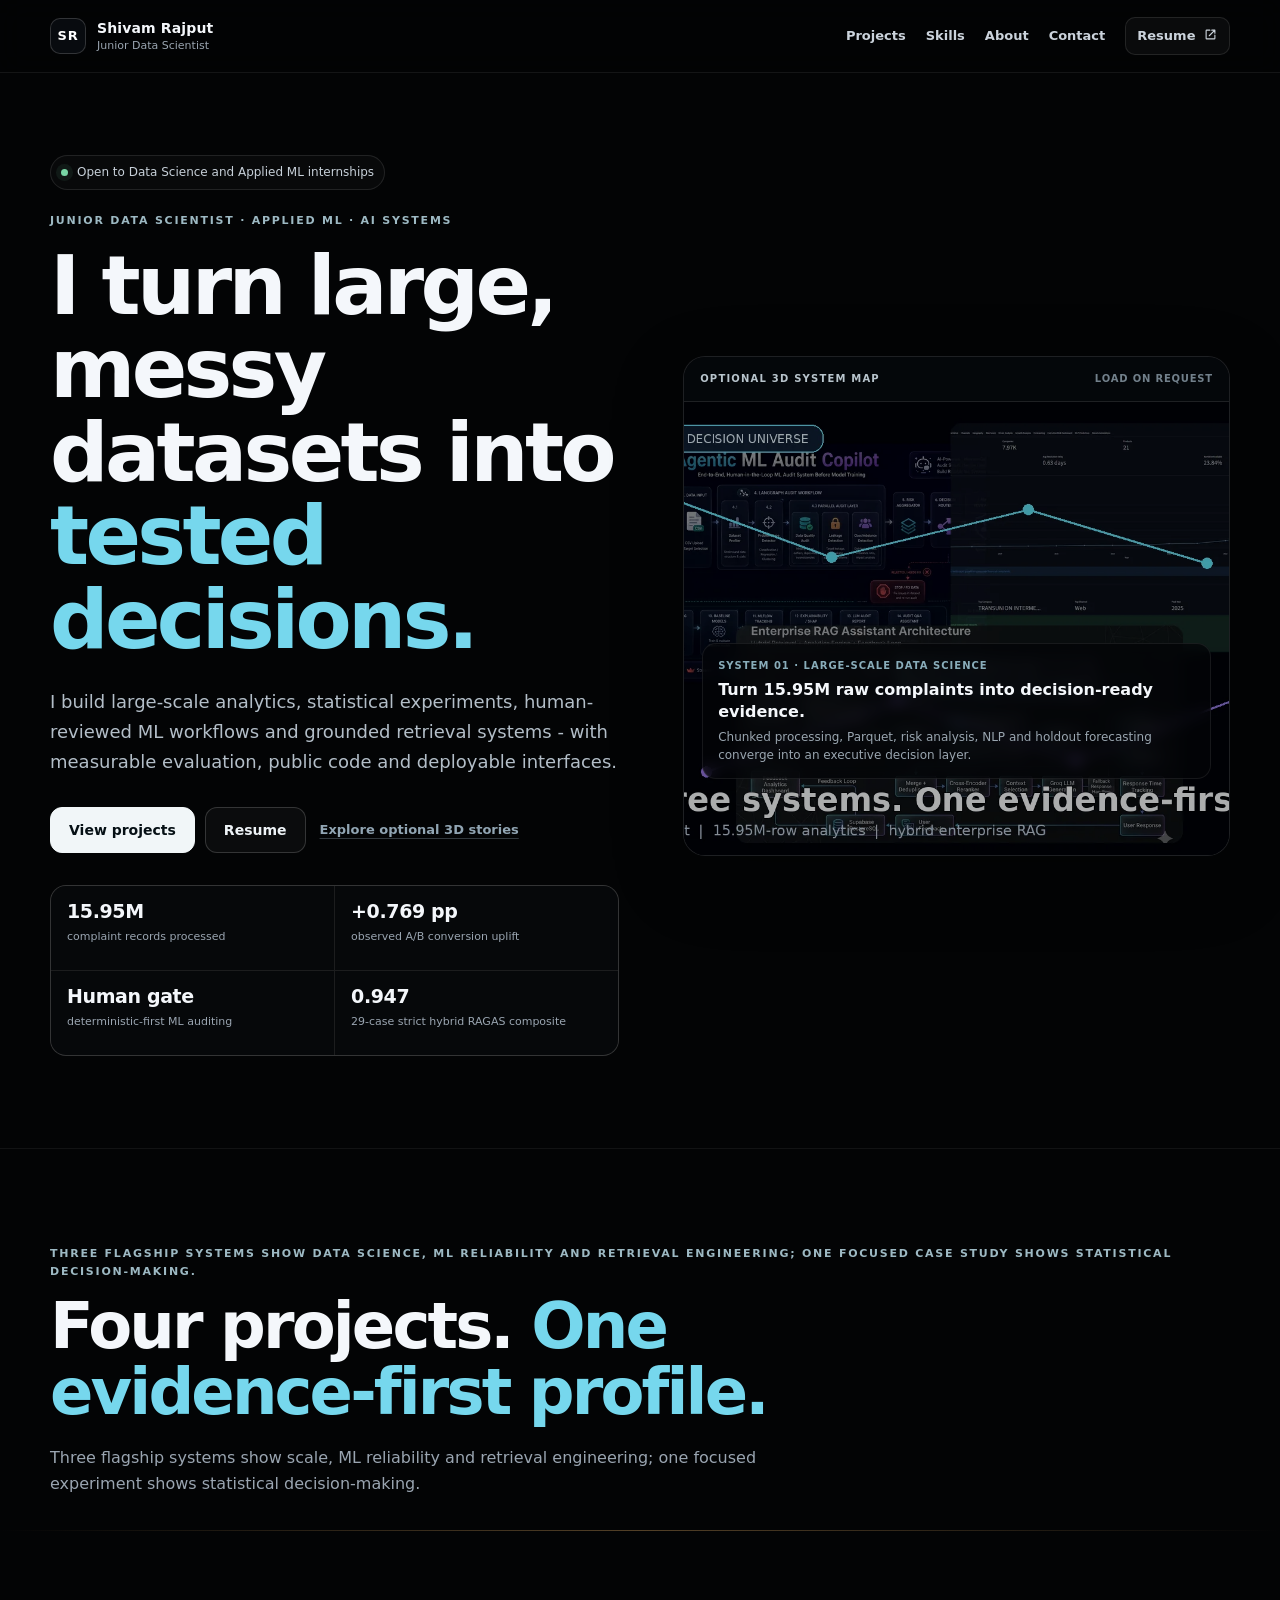
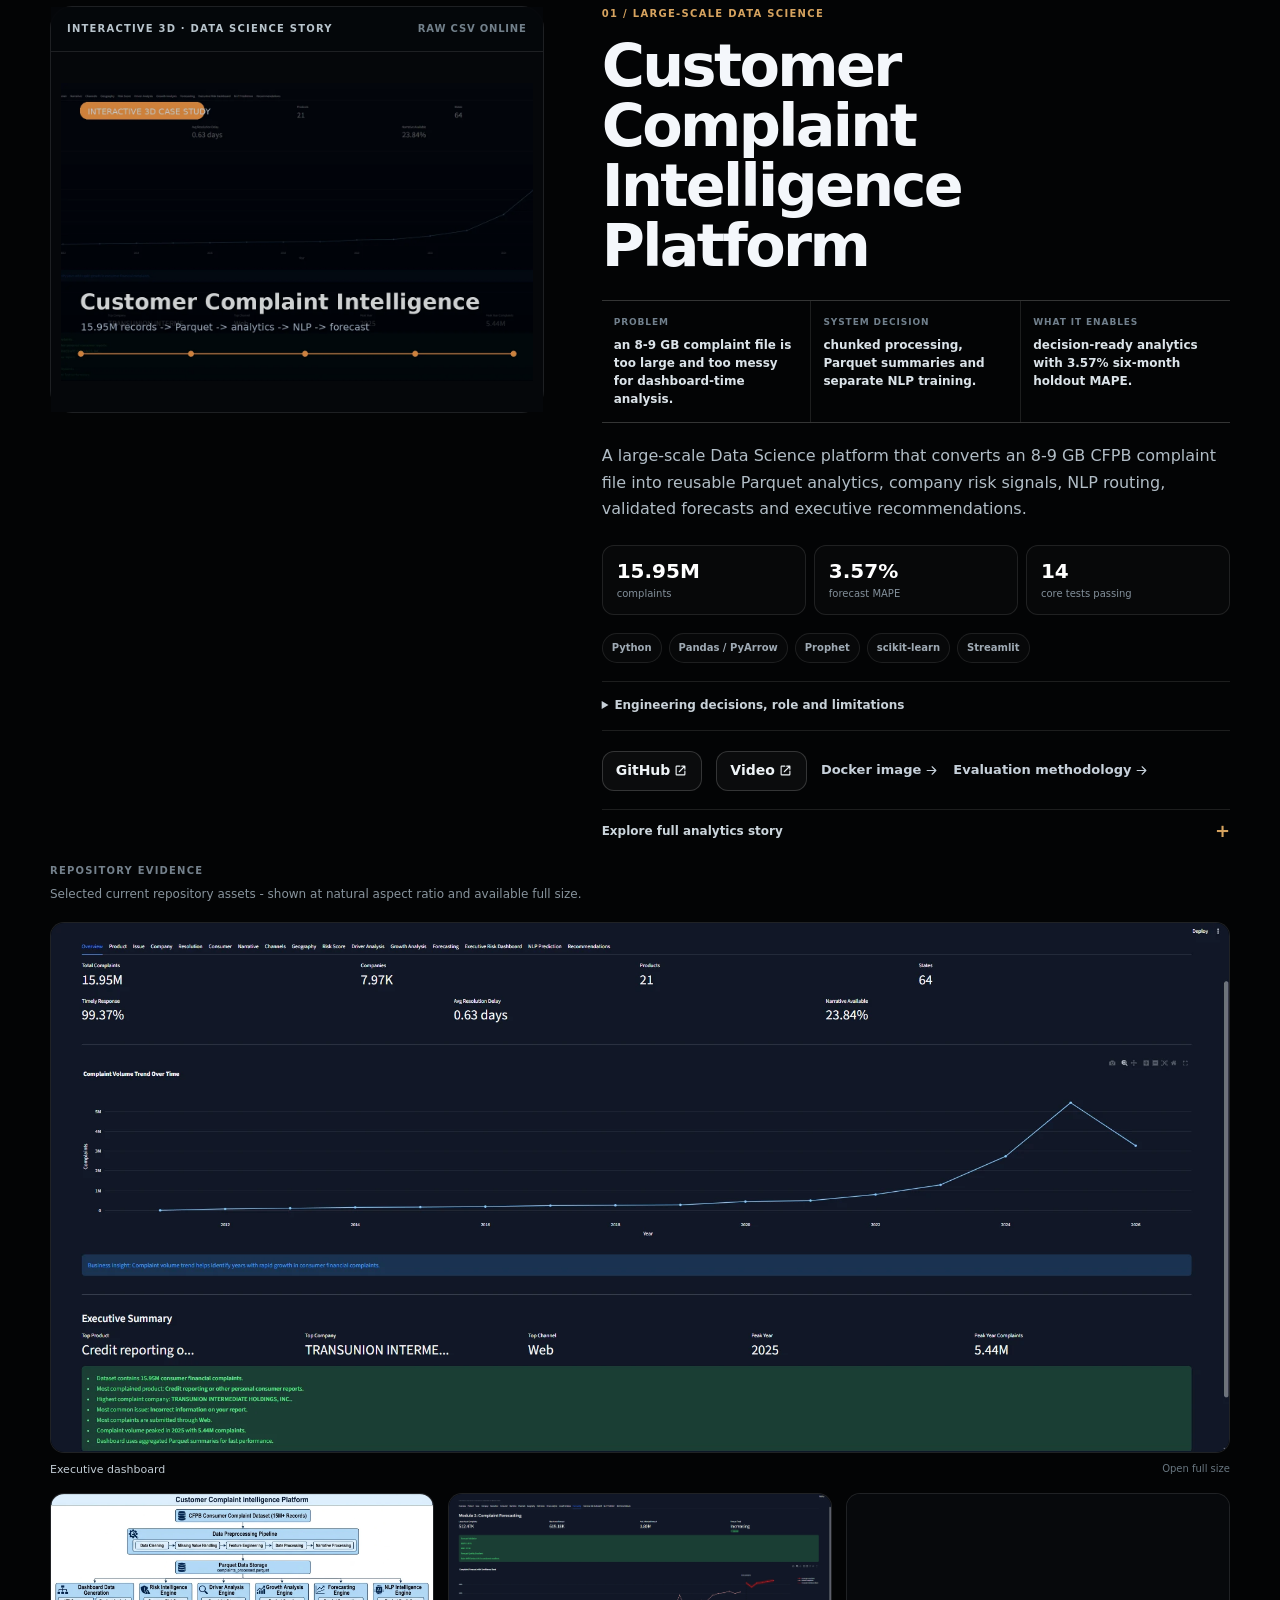
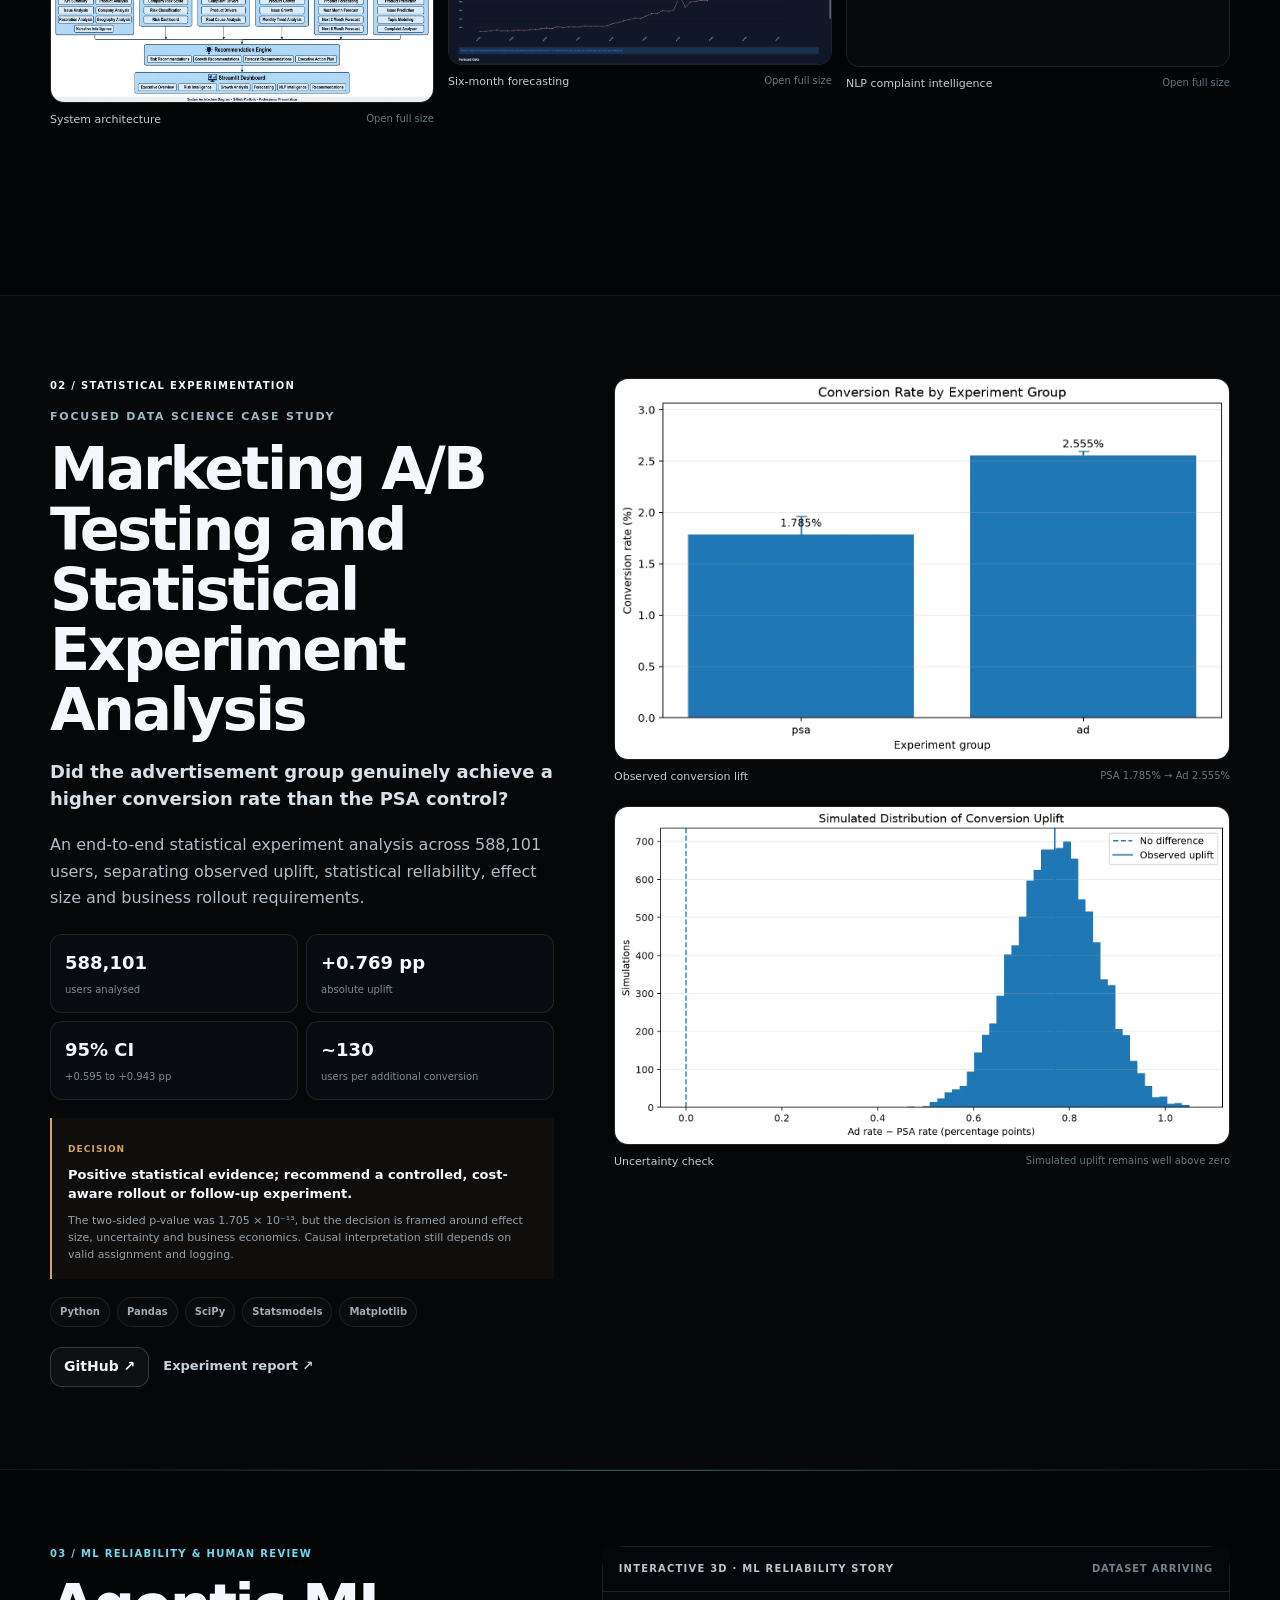
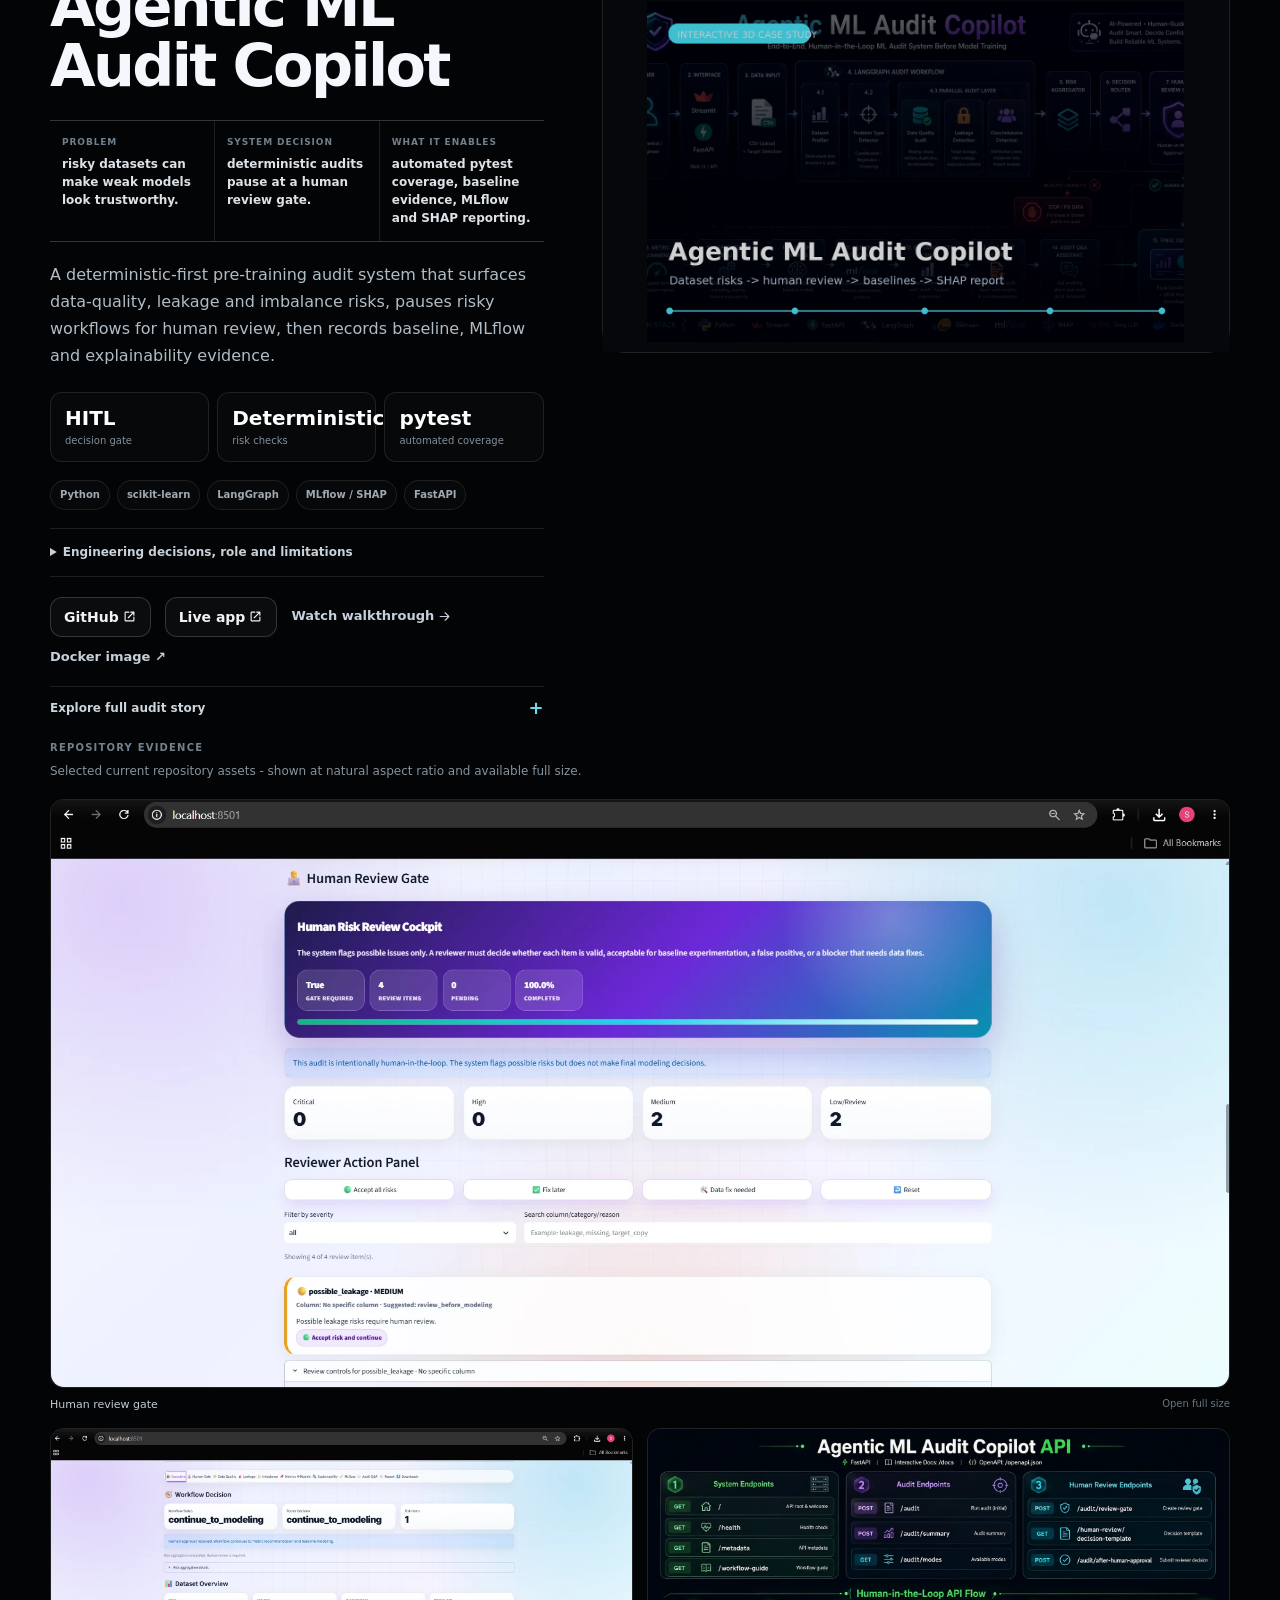
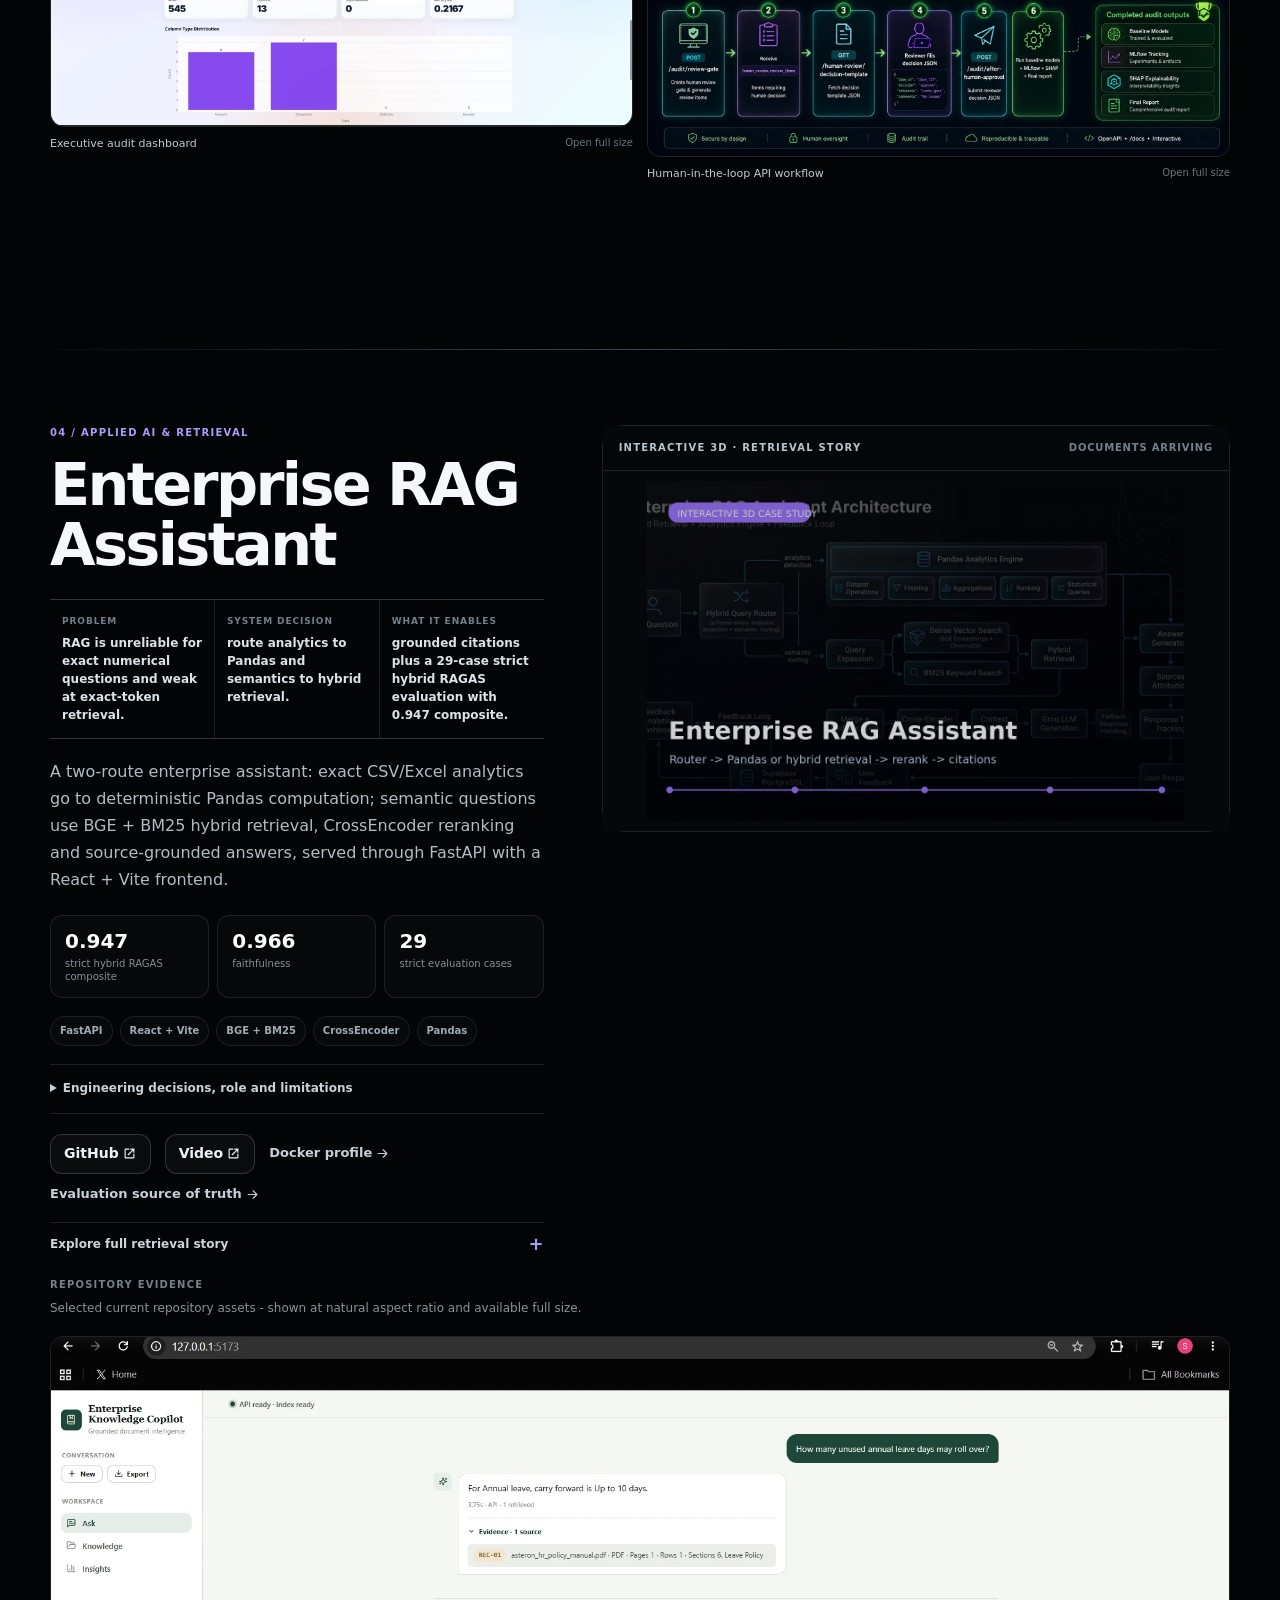
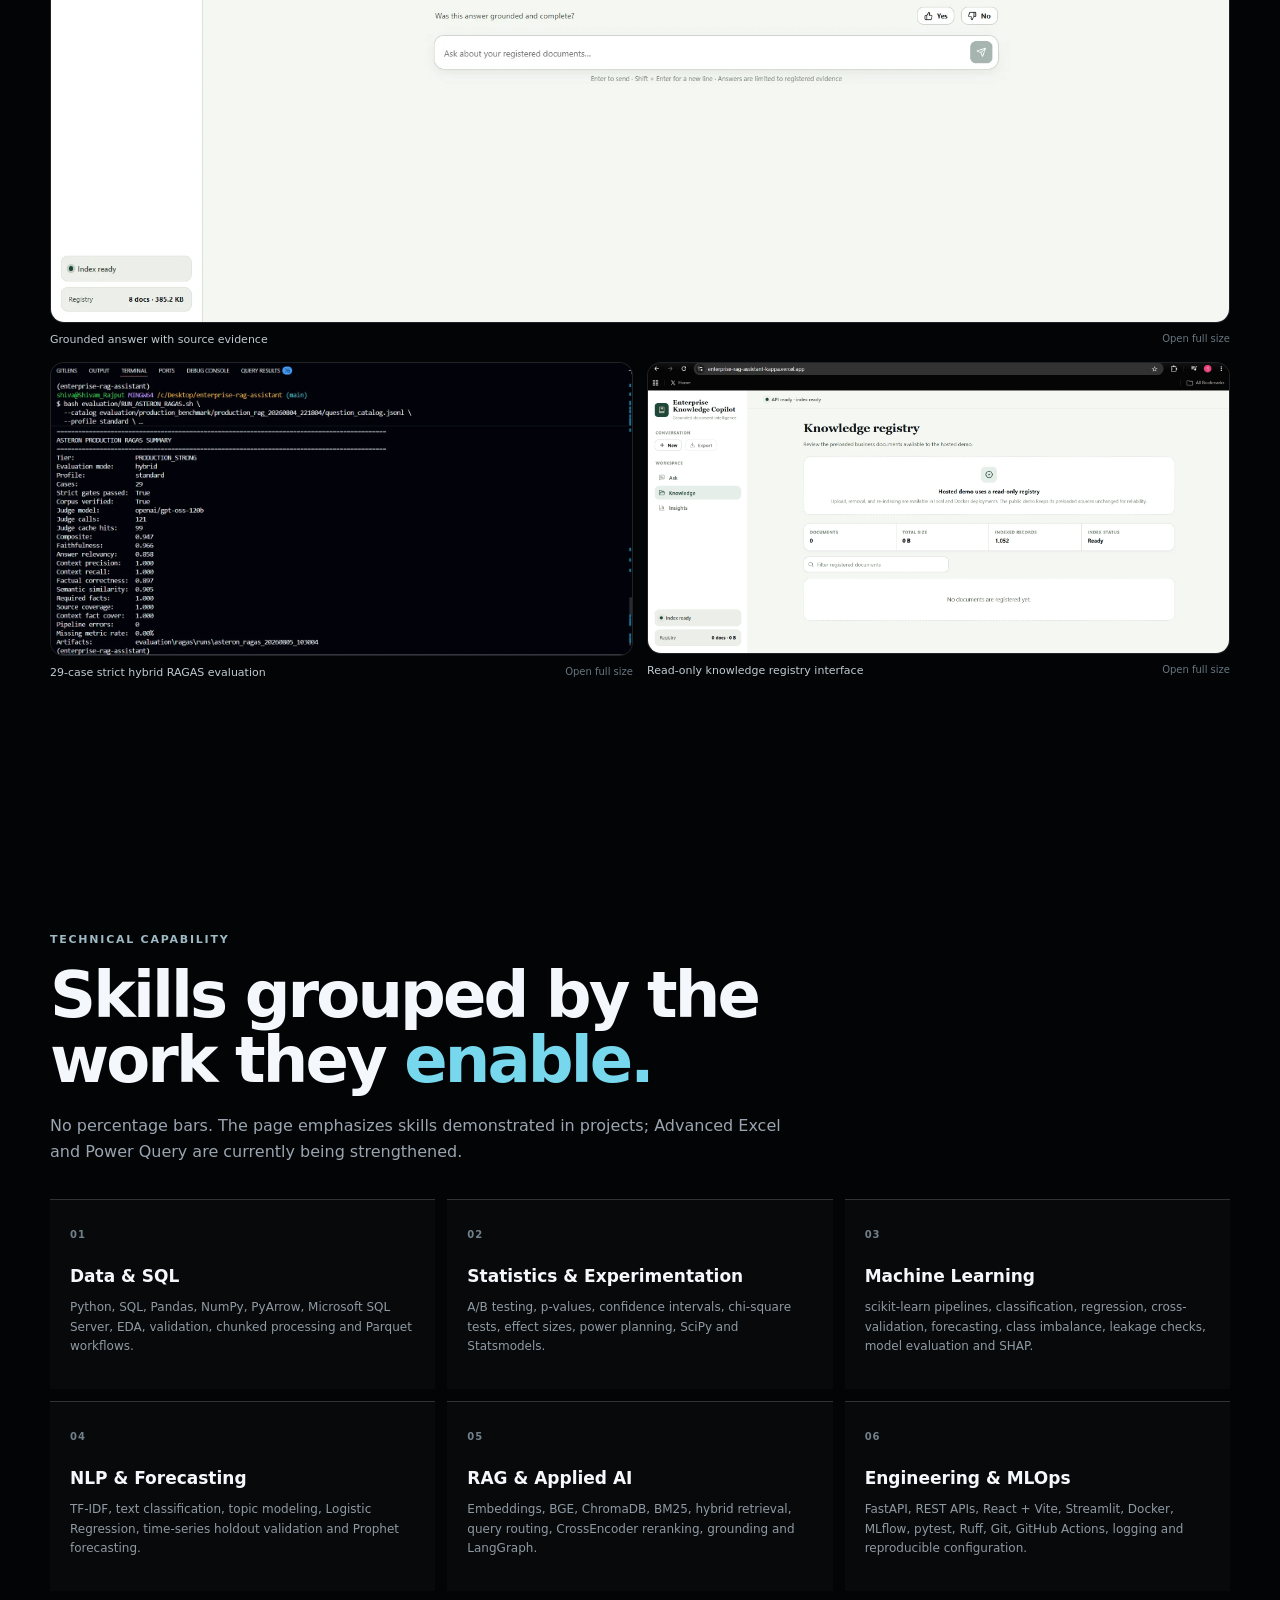
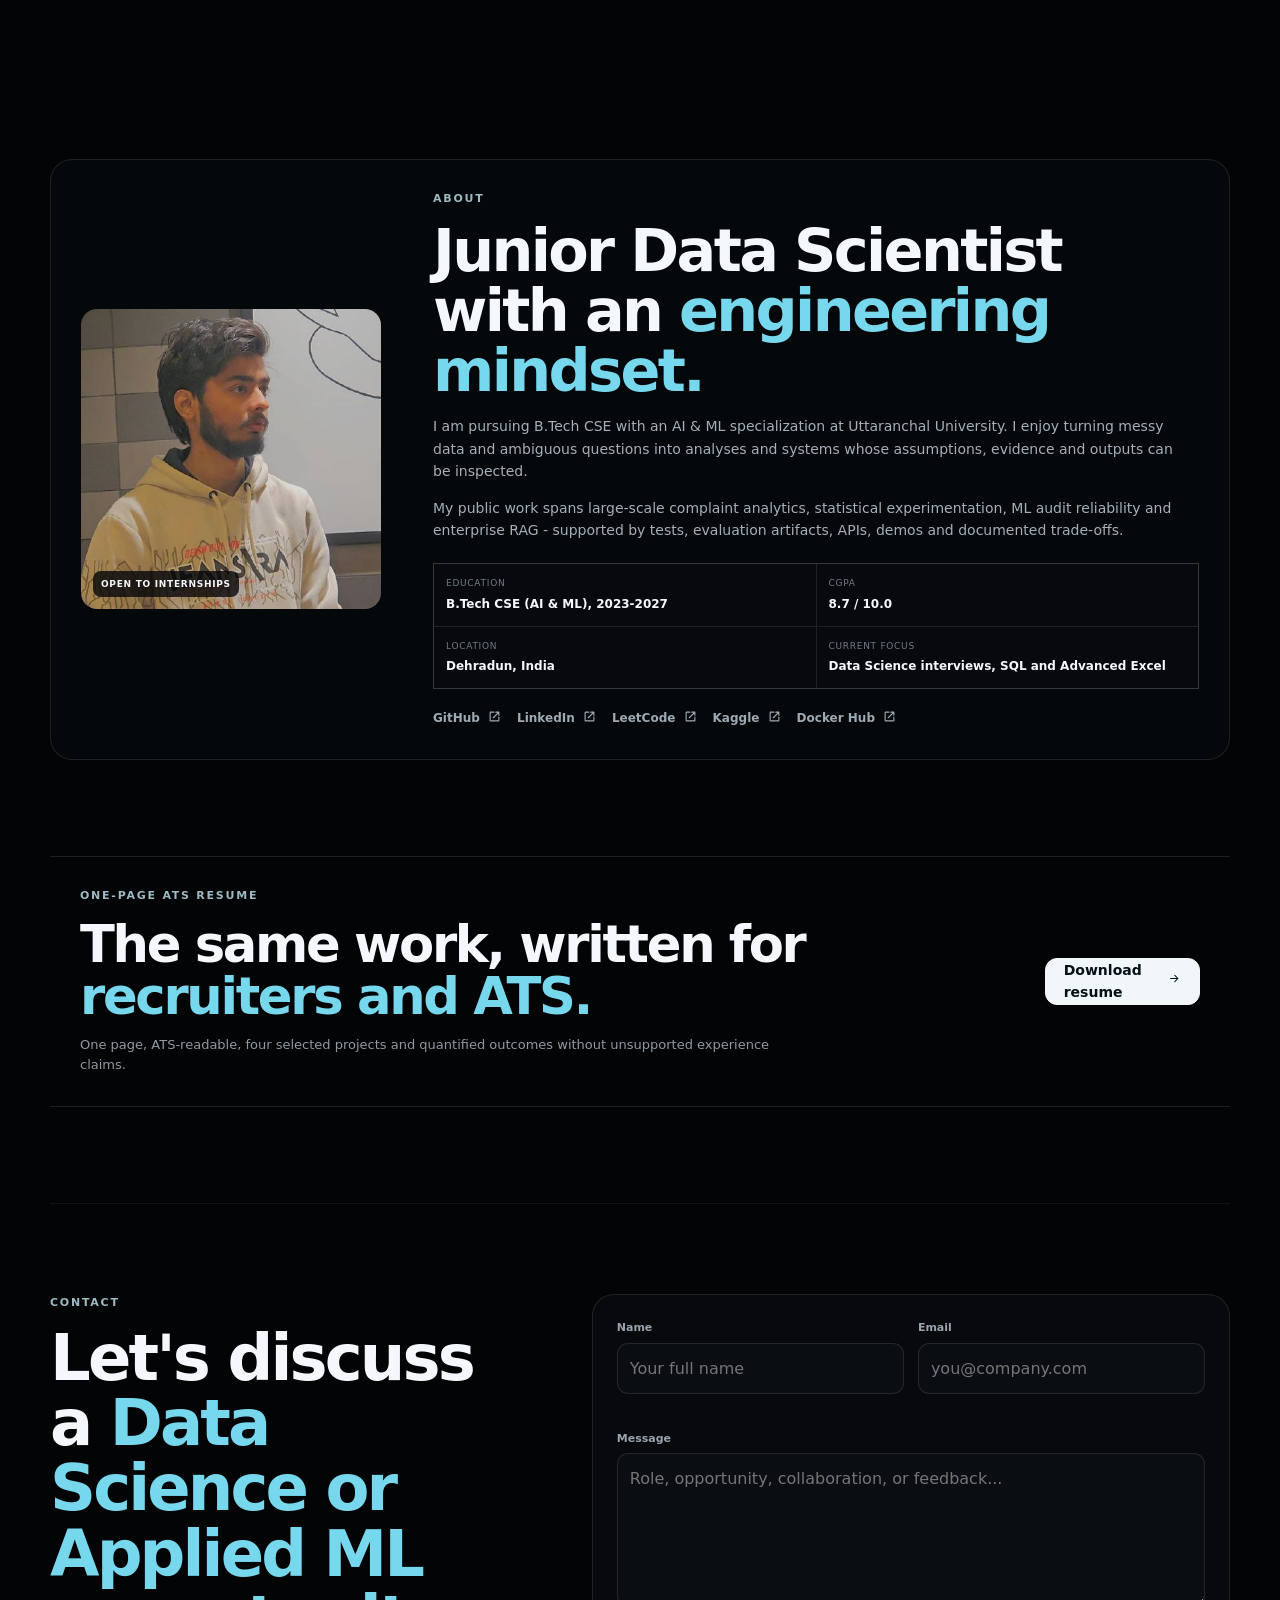
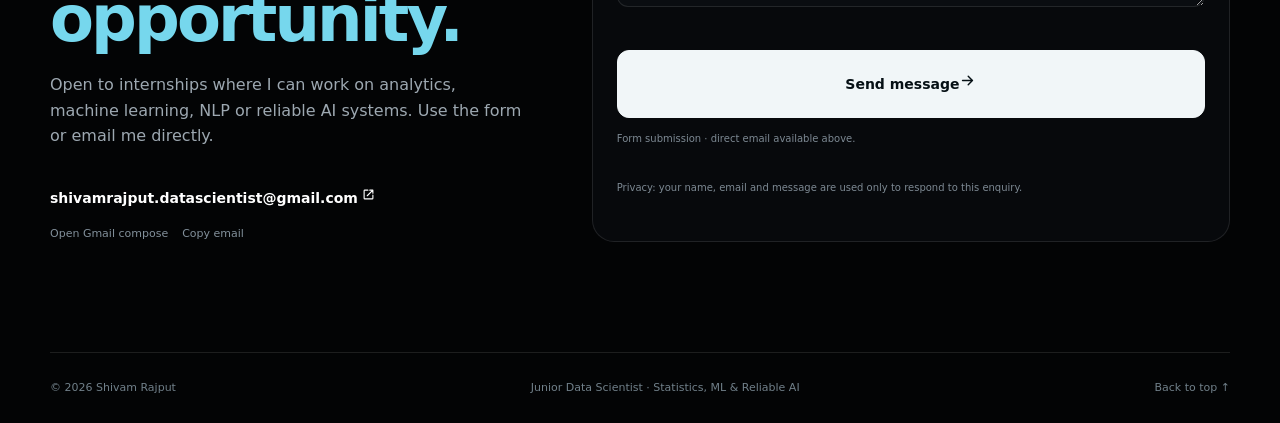
==== commit bac37924: "Update portfolio website" ====
--- a/index.html
+++ b/index.html
@@ -1,507 +1,434 @@
 <!DOCTYPE html>
-<html lang="en">
-<head>
-  <meta charset="UTF-8" />
-  <meta name="viewport" content="width=device-width, initial-scale=1.0" />
-  <title>Shivam Rajput | Data Science Portfolio</title>
-  <meta name="description" content="Shivam Rajput — Data Science, ML, NLP, and GenAI/RAG intern candidate portfolio with case studies, demos, Docker proof, and engineering evidence." />
-  <meta name="author" content="Shivam Rajput" />
-  <meta name="theme-color" content="#070b14" />
-  <meta property="og:title" content="Shivam Rajput | Data Science Portfolio" />
-  <meta property="og:description" content="Case-study portfolio for Data Science, Machine Learning, NLP, and GenAI/RAG projects." />
-  <meta property="og:type" content="website" />
-  <link rel="icon" href="assets/favicon.svg" type="image/svg+xml" />
-  <link rel="manifest" href="site.webmanifest" />
-  <link rel="preconnect" href="https://fonts.googleapis.com">
-  <link rel="preconnect" href="https://fonts.gstatic.com" crossorigin>
-  <link href="https://fonts.googleapis.com/css2?family=Inter:wght@400;500;600;700;800;900&family=JetBrains+Mono:wght@500;700&display=swap" rel="stylesheet">
-  <link rel="stylesheet" href="style.css" />
-</head>
-
+<html class="no-js" lang="en">
+<head><script>document.documentElement.classList.replace('no-js','js');</script>
+<meta charset="utf-8"/>
+<meta content="width=device-width,initial-scale=1,viewport-fit=cover" name="viewport"/>
+<meta content="#020204" name="theme-color"/>
+<meta content="Shivam Rajput - Junior Data Scientist portfolio with large-scale complaint analytics, statistical experimentation, human-reviewed ML auditing and evaluated enterprise RAG." name="description"/>
+<meta content="Shivam Rajput" name="author"/>
+<meta content="index,follow,max-image-preview:large" name="robots"/>
+<link href="https://shivamrajput-ds.github.io/portfolio-website/" rel="canonical"/>
+<meta content="website" property="og:type"/>
+<meta content="Shivam Rajput | Junior Data Scientist" property="og:title"/>
+<meta content="Four evidence-first Data Science and Applied AI projects: 15.95M-row analytics, a 588K-user experiment, ML audit workflows and evaluated hybrid RAG." property="og:description"/>
+<meta content="https://shivamrajput-ds.github.io/portfolio-website/" property="og:url"/>
+<meta content="https://shivamrajput-ds.github.io/portfolio-website/assets/images/og-card.png" property="og:image"/>
+<meta content="summary_large_image" name="twitter:card"/>
+<title>Shivam Rajput | Junior Data Scientist</title>
+<link href="assets/images/favicon.svg" rel="icon" type="image/svg+xml"/>
+<link href="site.webmanifest" rel="manifest"/>
+<link href="styles.css" rel="stylesheet"/>
+<script type="application/ld+json">{
+  "@context": "https://schema.org",
+  "@graph": [
+    {
+      "@type": "Person",
+      "@id": "https://shivamrajput-ds.github.io/portfolio-website/#person",
+      "name": "Shivam Rajput",
+      "url": "https://shivamrajput-ds.github.io/portfolio-website/",
+      "image": "https://shivamrajput-ds.github.io/portfolio-website/assets/images/shivam-avatar.jpg",
+      "email": "mailto:shivamrajput.datascientist@gmail.com",
+      "alumniOf": {
+        "@type": "CollegeOrUniversity",
+        "name": "Uttaranchal University"
+      },
+      "knowsAbout": [
+        "Python",
+        "SQL",
+        "Data Science",
+        "Statistics",
+        "Machine Learning",
+        "Natural Language Processing",
+        "Retrieval-Augmented Generation"
+      ],
+      "sameAs": [
+        "https://github.com/shivamrajput-ds",
+        "https://www.linkedin.com/in/shivam-rajput-b0407632b/",
+        "https://leetcode.com/u/ShivamSynapse/",
+        "https://www.kaggle.com/shivamja",
+        "https://hub.docker.com/u/shivamrajput130"
+      ]
+    },
+    {
+      "@type": "ItemList",
+      "name": "Selected data science and applied AI projects",
+      "itemListElement": [
+        {
+          "@type": "ListItem",
+          "position": 1,
+          "item": {
+            "@type": "SoftwareApplication",
+            "name": "Customer Complaint Intelligence Platform",
+            "applicationCategory": "BusinessApplication",
+            "operatingSystem": "Web",
+            "description": "Large-scale analytics, NLP, risk analysis and forecasting over 15.95M CFPB complaints.",
+            "codeRepository": "https://github.com/shivamrajput-ds/customer-complaint-intelligence",
+            "creator": {
+              "@id": "https://shivamrajput-ds.github.io/portfolio-website/#person"
+            }
+          }
+        },
+        {
+          "@type": "ListItem",
+          "position": 2,
+          "item": {
+            "@type": "SoftwareSourceCode",
+            "name": "Marketing A/B Testing and Statistical Experiment Analysis",
+            "programmingLanguage": "Python",
+            "description": "Statistical experiment analysis across 588,101 users with uplift, confidence intervals, effect-size interpretation and power planning.",
+            "codeRepository": "https://github.com/shivamrajput-ds/marketing-ab-testing-analysis",
+            "creator": {
+              "@id": "https://shivamrajput-ds.github.io/portfolio-website/#person"
+            }
+          }
+        },
+        {
+          "@type": "ListItem",
+          "position": 3,
+          "item": {
+            "@type": "SoftwareApplication",
+            "name": "Agentic ML Audit Copilot",
+            "applicationCategory": "DeveloperApplication",
+            "operatingSystem": "Web",
+            "description": "Deterministic-first tabular ML auditing with leakage and data-risk checks, a human review gate, baseline modeling, MLflow and SHAP.",
+            "codeRepository": "https://github.com/shivamrajput-ds/Agentic-ML-Audit-Copilot",
+            "creator": {
+              "@id": "https://shivamrajput-ds.github.io/portfolio-website/#person"
+            }
+          }
+        },
+        {
+          "@type": "ListItem",
+          "position": 4,
+          "item": {
+            "@type": "SoftwareApplication",
+            "name": "Enterprise RAG Assistant",
+            "applicationCategory": "BusinessApplication",
+            "operatingSystem": "Web",
+            "description": "Two-route enterprise analytics and retrieval system with deterministic Pandas computation, hybrid BGE plus BM25 retrieval, reranking, citations and documented strict RAGAS evaluation.",
+            "codeRepository": "https://github.com/shivamrajput-ds/enterprise-rag-assistant",
+            "creator": {
+              "@id": "https://shivamrajput-ds.github.io/portfolio-website/#person"
+            }
+          }
+        }
+      ]
+    }
+  ]
+}</script>
+<meta content="Shivam Rajput data science portfolio with four evidence-first projects" property="og:image:alt"/><meta content="1200" property="og:image:width"/><meta content="630" property="og:image:height"/><meta content="Shivam Rajput | Junior Data Scientist" name="twitter:title"/><meta content="Large-scale analytics, statistical experimentation, ML reliability and enterprise RAG - backed by public code, evaluation and demos." name="twitter:description"/><meta content="https://shivamrajput-ds.github.io/portfolio-website/assets/images/og-card.png" name="twitter:image"/><meta content="Shivam Rajput data science portfolio" name="twitter:image:alt"/></head>
 <body>
-  <div class="bg-gradient" aria-hidden="true"></div>
-  <div class="bg-grid" aria-hidden="true"></div>
-
-  <header class="header">
-    <nav class="nav">
-      <a href="#home" class="brand" aria-label="Shivam Rajput homepage">
-        <span>SR</span>
-        <strong>Shivam Rajput</strong>
-      </a>
-      <button class="menu-btn" id="menuBtn" type="button" aria-label="Toggle navigation" aria-expanded="false">
-        <i></i><i></i>
-      </button>
-      <div class="nav-links" id="navLinks">
-        <a href="#projects">Projects</a>
-        <a href="#customer-complaint">Case Studies</a>
-        <a href="#skills">Skills</a>
-        <a href="#contact">Contact</a>
-        <a class="resume-btn" href="assets/Shivam_Rajput_Resume.pdf" target="_blank" rel="noopener">Resume</a>
-      </div>
-    </nav>
-  </header>
-
-  <main id="home">
-    <section class="hero container">
-      <div class="hero-copy reveal">
-        <p class="badge">Data Science Intern Candidate</p>
-        <h1>Data Science, ML, NLP & GenAI/RAG portfolio built with proof.</h1>
-        <p class="lead">
-          I build practical data and AI systems with large-scale preprocessing, model evaluation, APIs,
-          dashboards, Dockerized workflows, CI proof, and clear case-study documentation.
-        </p>
-        <div class="hero-actions">
-          <a class="btn primary" href="#projects">View Projects</a>
-          <a class="btn secondary" href="#customer-complaint">Explore Case Studies</a>
-          <a class="btn secondary" href="assets/Shivam_Rajput_Resume.pdf" target="_blank" rel="noopener">Download Resume</a>
-        </div>
-        <div class="profile-links" aria-label="Profile links">
-          <a href="https://github.com/shivamrajput-ds" target="_blank" rel="noopener">GitHub</a>
-          <a href="https://www.linkedin.com/in/shivam-rajput-b0407632b/" target="_blank" rel="noopener">LinkedIn</a>
-          <a href="https://leetcode.com/u/ShivamSynapse/" target="_blank" rel="noopener">LeetCode</a>
-          <a href="https://www.kaggle.com/shivamja" target="_blank" rel="noopener">Kaggle</a>
-          <a href="https://hub.docker.com/u/shivamrajput130" target="_blank" rel="noopener">Docker Hub</a>
-        </div>
-      </div>
-
-      <aside class="summary-card reveal delay-1">
-        <div class="status"><span></span><p>Open to DS / ML / NLP / GenAI internships</p></div>
-        <div class="summary-title">
-          <div class="avatar">SR</div>
-          <div>
-            <h2>Shivam Rajput</h2>
-            <p>B.Tech CSE (AI & ML)</p>
-          </div>
-        </div>
-        <div class="metrics">
-          <div><strong>15.95M</strong><small>complaints processed</small></div>
-          <div><strong>3</strong><small>end-to-end projects</small></div>
-          <div><strong>0.99</strong><small>ROC-AUC</small></div>
-          <div><strong>511+</strong><small>LeetCode solved</small></div>
-        </div>
-        <div class="command"><span>$</span><p id="commandText">Build → Debug → Explain</p></div>
-      </aside>
-    </section>
-
-    <section class="container section-block" id="projects">
-      <div class="section-heading reveal">
-        <p class="badge">Selected Projects</p>
-        <h2>Three projects with GitHub, YouTube demos, Docker proof, screenshots, and case-study evidence.</h2>
-      </div>
-      <div class="projects-list">
-        <article class="project-card reveal">
-      <div class="project-number">01</div>
-      <div class="project-main">
-        <p class="project-type">Large-Scale Analytics + NLP + Forecasting</p>
-        <h3>Customer Complaint Intelligence Platform</h3>
-        <p>An end-to-end intelligence platform built on 15.95M CFPB consumer complaints with chunked preprocessing, Parquet storage, executive analytics, company risk scoring, growth analysis, Prophet forecasting, NLP complaint prediction, and recommendation cards.</p>
-        <div class="metric-row"><span>15.95M complaints</span>
-<span>3.57% Forecast MAPE</span>
-<span>75.28% Product accuracy</span>
-<span>62.39% Issue accuracy</span></div>
-      </div>
-      <div class="project-actions">
-        <a href="https://github.com/shivamrajput-ds/customer-complaint-intelligence" target="_blank" rel="noopener">GitHub</a>
-<a href="https://youtu.be/ZrXg5p7wbqM?si=yEwHq2tT-l8_nTfY" target="_blank" rel="noopener">YouTube Demo</a>
-<a href="https://hub.docker.com/repository/docker/shivamrajput130/customer-complaint-intelligence" target="_blank" rel="noopener">Docker Hub</a>
-        <a href="#customer-complaint">Case Study</a>
-      </div>
-    </article>
-<article class="project-card reveal">
-      <div class="project-number">02</div>
-      <div class="project-main">
-        <p class="project-type">Hybrid RAG + Analytics Engine + Feedback Loop</p>
-        <h3>Enterprise RAG Assistant</h3>
-        <p>A multi-format document assistant that supports PDF, CSV, TXT, JSON, XLS/XLSX, and DOCX files. It combines hybrid retrieval, a schema-aware analytics engine, source attribution, fallback behavior, FastAPI, Streamlit, Supabase feedback, Docker, and GitHub Actions.</p>
-        <div class="metric-row"><span>Multi-format ingestion</span>
-<span>Hybrid BM25 + vector search</span>
-<span>CrossEncoder reranking</span>
-<span>Pandas analytics engine</span></div>
-      </div>
-      <div class="project-actions">
-        <a href="https://github.com/shivamrajput-ds/enterprise-rag-assistant" target="_blank" rel="noopener">GitHub</a>
-<a href="https://youtu.be/Rvdz9DKtz5o?si=zK7lmp8zjTQTrQru" target="_blank" rel="noopener">YouTube Demo</a>
-<a href="https://hub.docker.com/repository/docker/shivamrajput130/enterprise-rag-assistant" target="_blank" rel="noopener">Docker Hub</a>
-        <a href="#enterprise-rag">Case Study</a>
-      </div>
-    </article>
-<article class="project-card reveal">
-      <div class="project-number">03</div>
-      <div class="project-main">
-        <p class="project-type">NLP Classification + FastAPI + MLflow</p>
-        <h3>Fake Job Posting Detector</h3>
-        <p>An end-to-end fraud detection project using TF-IDF, Logistic Regression, model comparison, MLflow tracking, FastAPI, Streamlit, Docker, explainability, tests, and CI proof.</p>
-        <div class="metric-row"><span>0.99 ROC-AUC</span>
-<span>0.88 Fraud precision</span>
-<span>0.84 Fraud recall</span>
-<span>0.86 Fraud F1</span></div>
-      </div>
-      <div class="project-actions">
-        <a href="https://github.com/shivamrajput-ds/fake-job-posting-detector" target="_blank" rel="noopener">GitHub</a>
-<a href="https://youtu.be/8XKoZl_qvmU?si=Fh2OOtMa_RO7EoGj" target="_blank" rel="noopener">YouTube Demo</a>
-<a href="https://hub.docker.com/repository/docker/shivamrajput130/fake-job-posting-detector" target="_blank" rel="noopener">Docker Hub</a>
-        <a href="#fake-job-detector">Case Study</a>
-      </div>
-    </article>
-      </div>
-    </section>
-
-    <section class="container section-block">
-      <div class="proof-panel reveal">
-        <div>
-          <p class="badge">Proof-first positioning</p>
-          <h2>Not just project names — architecture, metrics, tests, Docker, CI, and product screenshots.</h2>
-        </div>
-        <div class="proof-list">
-          <p><strong>01</strong> Large-scale analytics on 15.95M complaint records.</p>
-          <p><strong>02</strong> GenAI/RAG system with hybrid retrieval, source attribution, and fallback behavior.</p>
-          <p><strong>03</strong> NLP fraud detection with MLflow, FastAPI, Streamlit, tests, and Docker.</p>
-          <p><strong>04</strong> Honest AI usage: AI-assisted learning/debugging, manually tested and explained.</p>
-        </div>
-      </div>
-    </section>
-
-    <div class="case-wrapper container">
-      <section class="case-study section-block" id="customer-complaint">
-      <div class="case-head reveal">
-        <p class="badge">Large-Scale Analytics + NLP + Forecasting</p>
-        <h2>Customer Complaint Intelligence Platform</h2>
-        <p>An end-to-end intelligence platform built on 15.95M CFPB consumer complaints with chunked preprocessing, Parquet storage, executive analytics, company risk scoring, growth analysis, Prophet forecasting, NLP complaint prediction, and recommendation cards.</p>
-      </div>
-
-      <div class="case-grid">
-        <article class="case-panel reveal">
-          <h3>Problem</h3>
-          <p>Consumer complaint datasets are large, noisy, and difficult to convert into clear operational decisions. The goal was to build a system that turns complaint volume, company behavior, issue drivers, narratives, and forecast signals into prioritized business recommendations.</p>
-        </article>
-        <article class="case-panel reveal delay-1">
-          <h3>Engineering Challenge</h3>
-          <p>The main engineering challenge was handling 15.95M records on a laptop without pretending to have production-scale infrastructure. The solution used chunked processing, aggregation files, and Parquet to keep the workflow practical and explainable.</p>
-        </article>
-      </div>
-
-      <div class="case-panel wide reveal">
-        <h3>Approach</h3>
-        <ul>
-          <li>Processed a large raw CFPB CSV using memory-safe chunked ingestion and Parquet storage.</li><li>Built executive, product, issue, company, geography, narrative, and channel analytics.</li><li>Created risk scoring, driver analysis, growth analysis, forecasting, NLP prediction, and recommendation modules.</li><li>Packaged the dashboard with Docker and added tests and CI proof.</li>
-        </ul>
-      </div>
-
-      <div class="case-panel wide reveal">
-        <div class="split-title">
-          <div>
-            <h3>Proof Gallery</h3>
-            <p>Click any image to view it larger.</p>
-          </div>
-          <div class="case-links"><a href="https://github.com/shivamrajput-ds/customer-complaint-intelligence" target="_blank" rel="noopener">GitHub</a>
-<a href="https://youtu.be/ZrXg5p7wbqM?si=yEwHq2tT-l8_nTfY" target="_blank" rel="noopener">YouTube Demo</a>
-<a href="https://hub.docker.com/repository/docker/shivamrajput130/customer-complaint-intelligence" target="_blank" rel="noopener">Docker Hub</a></div>
-        </div>
-        <div class="gallery-grid">
-          <button class="shot" type="button" data-full="assets/images/customer/end-to-end-workflow.webp" data-caption="End-to-end workflow">
-              <img src="assets/images/customer/end-to-end-workflow.webp" alt="End-to-end workflow" loading="lazy" />
-              <span>End-to-end workflow</span>
-            </button>
-<button class="shot" type="button" data-full="assets/images/customer/system-architecture.webp" data-caption="System architecture">
-              <img src="assets/images/customer/system-architecture.webp" alt="System architecture" loading="lazy" />
-              <span>System architecture</span>
-            </button>
-<button class="shot" type="button" data-full="assets/images/customer/executive-dashboard.webp" data-caption="Executive dashboard">
-              <img src="assets/images/customer/executive-dashboard.webp" alt="Executive dashboard" loading="lazy" />
-              <span>Executive dashboard</span>
-            </button>
-<button class="shot" type="button" data-full="assets/images/customer/company-risk-score.webp" data-caption="Company risk score">
-              <img src="assets/images/customer/company-risk-score.webp" alt="Company risk score" loading="lazy" />
-              <span>Company risk score</span>
-            </button>
-<button class="shot" type="button" data-full="assets/images/customer/forecasting-validation.webp" data-caption="Forecasting validation">
-              <img src="assets/images/customer/forecasting-validation.webp" alt="Forecasting validation" loading="lazy" />
-              <span>Forecasting validation</span>
-            </button>
-<button class="shot" type="button" data-full="assets/images/customer/driver-analysis-treemap.webp" data-caption="Driver analysis treemap">
-              <img src="assets/images/customer/driver-analysis-treemap.webp" alt="Driver analysis treemap" loading="lazy" />
-              <span>Driver analysis treemap</span>
-            </button>
-<button class="shot" type="button" data-full="assets/images/customer/growth-analysis.webp" data-caption="Growth analysis">
-              <img src="assets/images/customer/growth-analysis.webp" alt="Growth analysis" loading="lazy" />
-              <span>Growth analysis</span>
-            </button>
-<button class="shot" type="button" data-full="assets/images/customer/issue-intelligence.webp" data-caption="Issue intelligence">
-              <img src="assets/images/customer/issue-intelligence.webp" alt="Issue intelligence" loading="lazy" />
-              <span>Issue intelligence</span>
-            </button>
-        </div>
-      </div>
-
-      <div class="case-panel wide reveal">
-        <h3>Additional Proof</h3>
-        <div class="proof-strip">
-          <button class="proof-thumb" type="button" data-full="assets/images/customer/product-intelligence.webp" data-caption="Product intelligence">
-              <img src="assets/images/customer/product-intelligence.webp" alt="Product intelligence" loading="lazy" />
-              <span>Product intelligence</span>
-            </button>
-<button class="proof-thumb" type="button" data-full="assets/images/customer/nlp-complaint-prediction.webp" data-caption="NLP complaint prediction">
-              <img src="assets/images/customer/nlp-complaint-prediction.webp" alt="NLP complaint prediction" loading="lazy" />
-              <span>NLP complaint prediction</span>
-            </button>
-<button class="proof-thumb" type="button" data-full="assets/images/customer/recommendation-engine.webp" data-caption="Recommendation engine">
-              <img src="assets/images/customer/recommendation-engine.webp" alt="Recommendation engine" loading="lazy" />
-              <span>Recommendation engine</span>
-            </button>
-<button class="proof-thumb" type="button" data-full="assets/images/customer/model-performance-summary.webp" data-caption="Model performance summary">
-              <img src="assets/images/customer/model-performance-summary.webp" alt="Model performance summary" loading="lazy" />
-              <span>Model performance summary</span>
-            </button>
-<button class="proof-thumb" type="button" data-full="assets/images/customer/docker-hub-repository.webp" data-caption="Docker Hub repository">
-              <img src="assets/images/customer/docker-hub-repository.webp" alt="Docker Hub repository" loading="lazy" />
-              <span>Docker Hub repository</span>
-            </button>
-<button class="proof-thumb" type="button" data-full="assets/images/customer/docker-run-success.webp" data-caption="Docker run success">
-              <img src="assets/images/customer/docker-run-success.webp" alt="Docker run success" loading="lazy" />
-              <span>Docker run success</span>
-            </button>
-<button class="proof-thumb" type="button" data-full="assets/images/customer/github-actions-success.webp" data-caption="GitHub Actions success">
-              <img src="assets/images/customer/github-actions-success.webp" alt="GitHub Actions success" loading="lazy" />
-              <span>GitHub Actions success</span>
-            </button>
-<button class="proof-thumb" type="button" data-full="assets/images/customer/pytest-success.webp" data-caption="Pytest success">
-              <img src="assets/images/customer/pytest-success.webp" alt="Pytest success" loading="lazy" />
-              <span>Pytest success</span>
-            </button>
-        </div>
-      </div>
-    </section>
-<section class="case-study section-block" id="enterprise-rag">
-      <div class="case-head reveal">
-        <p class="badge">Hybrid RAG + Analytics Engine + Feedback Loop</p>
-        <h2>Enterprise RAG Assistant</h2>
-        <p>A multi-format document assistant that supports PDF, CSV, TXT, JSON, XLS/XLSX, and DOCX files. It combines hybrid retrieval, a schema-aware analytics engine, source attribution, fallback behavior, FastAPI, Streamlit, Supabase feedback, Docker, and GitHub Actions.</p>
-      </div>
-
-      <div class="case-grid">
-        <article class="case-panel reveal">
-          <h3>Problem</h3>
-          <p>Typical document chatbots struggle with structured tables, hallucination control, and feedback capture. The goal was to build an assistant that can answer semantic document questions and deterministic analytics queries with visible sources.</p>
-        </article>
-        <article class="case-panel reveal delay-1">
-          <h3>Engineering Challenge</h3>
-          <p>The hardest part was routing questions correctly. Analytics queries should not rely on LLM reasoning when deterministic Pandas operations are possible, while semantic questions need retrieval, reranking, and source-grounded generation.</p>
-        </article>
-      </div>
-
-      <div class="case-panel wide reveal">
-        <h3>Approach</h3>
-        <ul>
-          <li>Built multi-format ingestion for documents and tables.</li><li>Implemented a hybrid query router to separate structured analytics questions from semantic RAG questions.</li><li>Used vector retrieval, BM25, query expansion, reranking, and source attribution for document Q&A.</li><li>Added feedback capture and analytics through Supabase plus API/UI/Docker/CI proof.</li>
-        </ul>
-      </div>
-
-      <div class="case-panel wide reveal">
-        <div class="split-title">
-          <div>
-            <h3>Proof Gallery</h3>
-            <p>Click any image to view it larger.</p>
-          </div>
-          <div class="case-links"><a href="https://github.com/shivamrajput-ds/enterprise-rag-assistant" target="_blank" rel="noopener">GitHub</a>
-<a href="https://youtu.be/Rvdz9DKtz5o?si=zK7lmp8zjTQTrQru" target="_blank" rel="noopener">YouTube Demo</a>
-<a href="https://hub.docker.com/repository/docker/shivamrajput130/enterprise-rag-assistant" target="_blank" rel="noopener">Docker Hub</a></div>
-        </div>
-        <div class="gallery-grid">
-          <button class="shot" type="button" data-full="assets/images/rag/enterprise-rag-architecture.webp" data-caption="Enterprise RAG architecture">
-              <img src="assets/images/rag/enterprise-rag-architecture.webp" alt="Enterprise RAG architecture" loading="lazy" />
-              <span>Enterprise RAG architecture</span>
-            </button>
-<button class="shot" type="button" data-full="assets/images/rag/system-workflow.webp" data-caption="System workflow">
-              <img src="assets/images/rag/system-workflow.webp" alt="System workflow" loading="lazy" />
-              <span>System workflow</span>
-            </button>
-<button class="shot" type="button" data-full="assets/images/rag/hybrid-query-router.webp" data-caption="Hybrid query router">
-              <img src="assets/images/rag/hybrid-query-router.webp" alt="Hybrid query router" loading="lazy" />
-              <span>Hybrid query router</span>
-            </button>
-<button class="shot" type="button" data-full="assets/images/rag/tabular-analytics-engine.webp" data-caption="Tabular analytics engine">
-              <img src="assets/images/rag/tabular-analytics-engine.webp" alt="Tabular analytics engine" loading="lazy" />
-              <span>Tabular analytics engine</span>
-            </button>
-<button class="shot" type="button" data-full="assets/images/rag/source-grounded-chat.webp" data-caption="Source-grounded chat">
-              <img src="assets/images/rag/source-grounded-chat.webp" alt="Source-grounded chat" loading="lazy" />
-              <span>Source-grounded chat</span>
-            </button>
-<button class="shot" type="button" data-full="assets/images/rag/structured-analytics-query.webp" data-caption="Structured analytics query">
-              <img src="assets/images/rag/structured-analytics-query.webp" alt="Structured analytics query" loading="lazy" />
-              <span>Structured analytics query</span>
-            </button>
-<button class="shot" type="button" data-full="assets/images/rag/multi-document-reasoning.webp" data-caption="Multi-document reasoning">
-              <img src="assets/images/rag/multi-document-reasoning.webp" alt="Multi-document reasoning" loading="lazy" />
-              <span>Multi-document reasoning</span>
-            </button>
-<button class="shot" type="button" data-full="assets/images/rag/hallucination-safe-fallback.webp" data-caption="Hallucination-safe fallback">
-              <img src="assets/images/rag/hallucination-safe-fallback.webp" alt="Hallucination-safe fallback" loading="lazy" />
-              <span>Hallucination-safe fallback</span>
-            </button>
-        </div>
-      </div>
-
-      <div class="case-panel wide reveal">
-        <h3>Additional Proof</h3>
-        <div class="proof-strip">
-          <button class="proof-thumb" type="button" data-full="assets/images/rag/fastapi-endpoint-proof.webp" data-caption="FastAPI endpoint proof">
-              <img src="assets/images/rag/fastapi-endpoint-proof.webp" alt="FastAPI endpoint proof" loading="lazy" />
-              <span>FastAPI endpoint proof</span>
-            </button>
-<button class="proof-thumb" type="button" data-full="assets/images/rag/feedback-analytics-dashboard.webp" data-caption="Feedback analytics dashboard">
-              <img src="assets/images/rag/feedback-analytics-dashboard.webp" alt="Feedback analytics dashboard" loading="lazy" />
-              <span>Feedback analytics dashboard</span>
-            </button>
-<button class="proof-thumb" type="button" data-full="assets/images/rag/supabase-feedback-table.webp" data-caption="Supabase feedback table">
-              <img src="assets/images/rag/supabase-feedback-table.webp" alt="Supabase feedback table" loading="lazy" />
-              <span>Supabase feedback table</span>
-            </button>
-<button class="proof-thumb" type="button" data-full="assets/images/rag/github-actions-ci.webp" data-caption="GitHub Actions CI">
-              <img src="assets/images/rag/github-actions-ci.webp" alt="GitHub Actions CI" loading="lazy" />
-              <span>GitHub Actions CI</span>
-            </button>
-<button class="proof-thumb" type="button" data-full="assets/images/rag/docker-deployment.webp" data-caption="Docker deployment">
-              <img src="assets/images/rag/docker-deployment.webp" alt="Docker deployment" loading="lazy" />
-              <span>Docker deployment</span>
-            </button>
-<button class="proof-thumb" type="button" data-full="assets/images/rag/rag-evaluation-output.webp" data-caption="RAG evaluation output">
-              <img src="assets/images/rag/rag-evaluation-output.webp" alt="RAG evaluation output" loading="lazy" />
-              <span>RAG evaluation output</span>
-            </button>
-        </div>
-      </div>
-    </section>
-<section class="case-study section-block" id="fake-job-detector">
-      <div class="case-head reveal">
-        <p class="badge">NLP Classification + FastAPI + MLflow</p>
-        <h2>Fake Job Posting Detector</h2>
-        <p>An end-to-end fraud detection project using TF-IDF, Logistic Regression, model comparison, MLflow tracking, FastAPI, Streamlit, Docker, explainability, tests, and CI proof.</p>
-      </div>
-
-      <div class="case-grid">
-        <article class="case-panel reveal">
-          <h3>Problem</h3>
-          <p>Fake job posts can harm applicants and waste time. The goal was to build an explainable fraud detection system that predicts whether a job posting is genuine or potentially fraudulent using text and structured fields.</p>
-        </article>
-        <article class="case-panel reveal delay-1">
-          <h3>Engineering Challenge</h3>
-          <p>The dataset is imbalanced, so accuracy alone was not enough. Fraud precision, fraud recall, fraud F1, ROC-AUC, and interpretability were more important for choosing the final model.</p>
-        </article>
-      </div>
-
-      <div class="case-panel wide reveal">
-        <h3>Approach</h3>
-        <ul>
-          <li>Explored the dataset and fraud patterns across job fields.</li><li>Built a combined text feature and trained TF-IDF based classification models.</li><li>Compared Logistic Regression, LinearSVC, and Naive Bayes using fraud-focused metrics.</li><li>Served the selected model through FastAPI and Streamlit with explainability, MLflow, Docker, tests, and CI proof.</li>
-        </ul>
-      </div>
-
-      <div class="case-panel wide reveal">
-        <div class="split-title">
-          <div>
-            <h3>Proof Gallery</h3>
-            <p>Click any image to view it larger.</p>
-          </div>
-          <div class="case-links"><a href="https://github.com/shivamrajput-ds/fake-job-posting-detector" target="_blank" rel="noopener">GitHub</a>
-<a href="https://youtu.be/8XKoZl_qvmU?si=Fh2OOtMa_RO7EoGj" target="_blank" rel="noopener">YouTube Demo</a>
-<a href="https://hub.docker.com/repository/docker/shivamrajput130/fake-job-posting-detector" target="_blank" rel="noopener">Docker Hub</a></div>
-        </div>
-        <div class="gallery-grid">
-          <button class="shot" type="button" data-full="assets/images/fakejob/ml-system-architecture.webp" data-caption="ML system architecture">
-              <img src="assets/images/fakejob/ml-system-architecture.webp" alt="ML system architecture" loading="lazy" />
-              <span>ML system architecture</span>
-            </button>
-<button class="shot" type="button" data-full="assets/images/fakejob/fastapi-docs.webp" data-caption="FastAPI docs">
-              <img src="assets/images/fakejob/fastapi-docs.webp" alt="FastAPI docs" loading="lazy" />
-              <span>FastAPI docs</span>
-            </button>
-<button class="shot" type="button" data-full="assets/images/fakejob/fastapi-prediction-response.webp" data-caption="FastAPI prediction response">
-              <img src="assets/images/fakejob/fastapi-prediction-response.webp" alt="FastAPI prediction response" loading="lazy" />
-              <span>FastAPI prediction response</span>
-            </button>
-<button class="shot" type="button" data-full="assets/images/fakejob/github-actions-ci.webp" data-caption="GitHub Actions CI">
-              <img src="assets/images/fakejob/github-actions-ci.webp" alt="GitHub Actions CI" loading="lazy" />
-              <span>GitHub Actions CI</span>
-            </button>
-<button class="shot" type="button" data-full="assets/images/fakejob/local-prediction-explanation.webp" data-caption="Local prediction explanation">
-              <img src="assets/images/fakejob/local-prediction-explanation.webp" alt="Local prediction explanation" loading="lazy" />
-              <span>Local prediction explanation</span>
-            </button>
-<button class="shot" type="button" data-full="assets/images/fakejob/mlflow-experiments.webp" data-caption="MLflow experiments">
-              <img src="assets/images/fakejob/mlflow-experiments.webp" alt="MLflow experiments" loading="lazy" />
-              <span>MLflow experiments</span>
-            </button>
-<button class="shot" type="button" data-full="assets/images/fakejob/model-performance.webp" data-caption="Model performance">
-              <img src="assets/images/fakejob/model-performance.webp" alt="Model performance" loading="lazy" />
-              <span>Model performance</span>
-            </button>
-<button class="shot" type="button" data-full="assets/images/fakejob/streamlit-prediction-ui.webp" data-caption="Streamlit prediction UI">
-              <img src="assets/images/fakejob/streamlit-prediction-ui.webp" alt="Streamlit prediction UI" loading="lazy" />
-              <span>Streamlit prediction UI</span>
-            </button>
-        </div>
-      </div>
-
-      <div class="case-panel wide reveal">
-        <h3>Additional Proof</h3>
-        <div class="proof-strip">
-          <button class="proof-thumb" type="button" data-full="assets/images/fakejob/tests-passed.webp" data-caption="Tests passed">
-              <img src="assets/images/fakejob/tests-passed.webp" alt="Tests passed" loading="lazy" />
-              <span>Tests passed</span>
-            </button>
-        </div>
-      </div>
-    </section>
-    </div>
-
-    <section class="container section-block" id="skills">
-      <div class="section-heading reveal">
-        <p class="badge">Skills</p>
-        <h2>Skills mapped to projects I can explain in interviews.</h2>
-      </div>
-      <div class="skills-grid">
-        <article class="skill-card reveal"><h3>Programming & Data</h3><p>Python, SQL, Pandas, NumPy, PyArrow, Parquet, OOP, data cleaning, EDA, and memory-safe processing.</p></article>
-        <article class="skill-card reveal delay-1"><h3>Machine Learning</h3><p>scikit-learn, Logistic Regression, Naive Bayes, LinearSVC, Random Forest, Gradient Boosting, evaluation, validation, and model selection.</p></article>
-        <article class="skill-card reveal delay-2"><h3>NLP & GenAI/RAG</h3><p>Text preprocessing, TF-IDF, n-grams, classification, embeddings, vector search, BM25, hybrid retrieval, reranking, prompt design, and source grounding.</p></article>
-        <article class="skill-card reveal"><h3>Apps & MLOps</h3><p>FastAPI, REST APIs, Streamlit, Docker, Docker Hub, MLflow, Git, GitHub, tests, CI/CD basics, Supabase, and ChromaDB.</p></article>
-      </div>
-    </section>
-
-    <section class="container section-block" id="contact">
-      <div class="contact-card reveal">
-        <p class="badge">Contact</p>
-        <h2>Let’s discuss Data Science / ML / NLP / GenAI internship opportunities.</h2>
-        <p>The form opens your email app with a pre-filled message. This keeps the portfolio static, fast, and GitHub Pages friendly.</p>
-        <form class="contact-form" id="contactForm">
-          <div class="form-row">
-            <label>Name<input type="text" id="nameInput" placeholder="Your name or company" /></label>
-            <label>Subject<input type="text" id="subjectInput" value="Internship Opportunity - Shivam Rajput" /></label>
-          </div>
-          <label>Message<textarea id="messageInput" rows="5" placeholder="Hi Shivam, I saw your portfolio and wanted to discuss..."></textarea></label>
-          <div class="contact-actions">
-            <button class="btn primary" type="submit">Open Email App</button>
-            <button class="btn secondary" type="button" id="copyEmailContact">Copy Email</button>
-            <a class="btn secondary" href="mailto:shivamrajput.datascientist@gmail.com?subject=Internship%20Opportunity%20-%20Shivam%20Rajput">Email Directly</a>
-          </div>
-        </form>
-      </div>
-    </section>
-  </main>
-
-  <div class="lightbox" id="lightbox" aria-hidden="true">
-    <button class="lightbox-close" id="lightboxClose" type="button" aria-label="Close image">×</button>
-    <img id="lightboxImage" alt="" />
-    <p id="lightboxCaption"></p>
-  </div>
-
-  <div class="toast" id="toast" role="status" aria-live="polite">Email copied</div>
-
-  <footer class="footer">
-    <p>© <span id="year"></span> Shivam Rajput. Built for Data Science, ML, NLP, and GenAI/RAG internship opportunities.</p>
-    <a href="#home">Back to top</a>
-  </footer>
-
-  <script src="script.js"></script>
-</body>
+<div aria-hidden="true" class="ambient-world"><div aria-hidden="true" class="ambient-glow"></div><div aria-hidden="true" class="ambient-grid"></div><div aria-hidden="true" class="ambient-vignette"></div></div>
+<a class="skip-link" href="#main">Skip to content</a>
+<div aria-hidden="true" class="scroll-progress"><span id="scroll-progress-bar"></span></div>
+<header class="site-header" id="top">
+<nav aria-label="Primary navigation" class="nav shell">
+<a aria-label="Shivam Rajput home" class="brand" href="#top">
+<span aria-hidden="true" class="brand-mark">SR</span>
+<span><strong>Shivam Rajput</strong><small>Junior Data Scientist</small></span>
+</a>
+<button aria-controls="nav-links" aria-expanded="false" aria-label="Open navigation" class="nav-toggle" type="button"><span></span><span></span></button>
+<div class="nav-links" id="nav-links">
+<a href="#projects">Projects</a>
+<a href="#skills">Skills</a>
+<a href="#about">About</a>
+<a href="#contact">Contact</a>
+<a aria-label="Resume (opens in a new tab)" class="nav-resume" href="assets/resume/resume.pdf" rel="noopener" target="_blank">Resume <svg aria-hidden="true" class="link-icon" fill="none" viewbox="0 0 24 24"><path d="M14 5h5v5M19 5l-9 9M19 13v5a1 1 0 0 1-1 1H6a1 1 0 0 1-1-1V6a1 1 0 0 1 1-1h5" stroke="currentColor" stroke-linecap="round" stroke-linejoin="round" stroke-width="1.8"></path></svg></a><button aria-label="Switch 3D performance mode" aria-pressed="false" class="performance-toggle" id="performance-toggle" title="Switch between full and eco 3D rendering" type="button">Performance: Full</button>
+</div>
+</nav>
+</header>
+<main id="main">
+<section aria-labelledby="hero-title" class="hero shell">
+<div class="hero-copy reveal">
+<div class="availability"><i aria-hidden="true"></i> Open to Data Science and Applied ML internships</div>
+<p class="eyebrow">JUNIOR DATA SCIENTIST · APPLIED ML · AI SYSTEMS</p>
+<h1 id="hero-title">I turn large, messy datasets into <span>tested decisions.</span></h1>
+<p class="hero-lead">I build large-scale analytics, statistical experiments, human-reviewed ML workflows and grounded retrieval systems - with measurable evaluation, public code and deployable interfaces.</p>
+<div class="hero-actions"><a class="button button-primary" href="#projects">View projects</a><a aria-label="Open ATS resume in a new tab" class="button button-secondary" href="assets/resume/resume.pdf" rel="noopener" target="_blank">Resume</a><button aria-label="Load and explore the interactive 3D project stories" class="hero-3d-link" id="guided-tour" type="button">Explore optional 3D stories</button></div>
+<div aria-label="Portfolio proof" class="hero-proof"><div><strong>15.95M</strong><span>complaint records processed</span></div><div><strong>+0.769 pp</strong><span>observed A/B conversion uplift</span></div><div><strong>Human gate</strong><span>deterministic-first ML auditing</span></div><div><strong>0.947</strong><span>29-case strict hybrid RAGAS composite</span></div></div>
+</div>
+<div class="hero-stage reveal" data-delay="120">
+<div class="stage-shell stage-hero">
+<div class="stage-head"><span>OPTIONAL 3D SYSTEM MAP</span><i>LOAD ON REQUEST</i></div>
+<picture class="stage-poster"><img alt="Three project systems shown as a static fallback" decoding="async" height="760" src="assets/images/poster-hero.webp" width="1200"/></picture><span class="stage-loading">Loading 3D engine…</span><canvas aria-describedby="hero-3d-help" aria-label="Interactive 3D neural decision system" id="hero-3d" role="img" tabindex="0"></canvas><p class="sr-only" id="hero-3d-help">Use left and right arrow keys to rotate the 3D scene, up and down arrows to tilt it, and Home to reset the view.</p>
+<div aria-hidden="true" class="stage-fallback"><span></span><span></span><span></span></div>
+<div aria-labelledby="hero-tab-complaints" class="hero-stage-copy" id="hero-scene-panel" role="tabpanel">
+<span id="hero-scene-kicker">SYSTEM 01 · LARGE-SCALE DATA SCIENCE</span>
+<strong id="hero-scene-title">Turn 15.95M raw complaints into decision-ready evidence.</strong>
+<p id="hero-scene-copy">Chunked processing, Parquet, risk analysis, NLP and holdout forecasting converge into an executive decision layer.</p>
+</div>
+<div aria-label="Choose a 3D project system" aria-orientation="horizontal" class="scene-switcher" role="tablist">
+<button aria-controls="hero-scene-panel" aria-selected="true" class="active" data-hero-scene="complaints" id="hero-tab-complaints" role="tab" tabindex="0" type="button"><b>01</b><span>Data Science</span></button><button aria-controls="hero-scene-panel" aria-selected="false" class="" data-hero-scene="audit" id="hero-tab-audit" role="tab" tabindex="-1" type="button"><b>02</b><span>ML Reliability</span></button><button aria-controls="hero-scene-panel" aria-selected="false" class="" data-hero-scene="rag" id="hero-tab-rag" role="tab" tabindex="-1" type="button"><b>03</b><span>Hybrid RAG</span></button></div>
+</div>
+</div>
+</section>
+<section aria-labelledby="projects-title" class="projects" id="projects">
+<header class="section-header shell reveal">
+<p class="eyebrow">Three flagship systems show Data Science, ML reliability and retrieval engineering; one focused case study shows statistical decision-making.</p>
+<h2 id="projects-title">Four projects. <span>One evidence-first profile.</span></h2>
+<p>Three flagship systems show scale, ML reliability and retrieval engineering; one focused experiment shows statistical decision-making.</p>
+</header>
+<article aria-label="Data Science case study" class="project-world world-complaints" data-expanded="false" id="complaints-project">
+<div aria-hidden="true" class="world-glow"></div>
+<div class="project-grid shell reverse">
+<div class="project-copy reveal">
+<div class="project-index">01 / LARGE-SCALE DATA SCIENCE</div>
+<h3>Customer Complaint Intelligence Platform</h3>
+<div aria-label="Project problem, key decision and outcome" class="project-outcome"><div><span>Problem</span><strong>an 8-9 GB complaint file is too large and too messy for dashboard-time analysis.</strong></div><div><span>System decision</span><strong>chunked processing, Parquet summaries and separate NLP training.</strong></div><div><span>What it enables</span><strong>decision-ready analytics with 3.57% six-month holdout MAPE.</strong></div></div><p class="project-summary">A large-scale Data Science platform that converts an 8-9 GB CFPB complaint file into reusable Parquet analytics, company risk signals, NLP routing, validated forecasts and executive recommendations.</p>
+<div class="metric-row">
+<div><strong>15.95M</strong><span>complaints</span></div>
+<div><strong>3.57%</strong><span>forecast MAPE</span></div>
+<div><strong>14</strong><span>core tests passing</span></div>
+</div>
+<div class="stack"><span>Python</span><span>Pandas / PyArrow</span><span>Prophet</span><span>scikit-learn</span><span>Streamlit</span></div>
+<details class="project-details"><summary>Engineering decisions, role and limitations</summary><dl class="project-facts">
+<div><dt>My role</dt><dd>Built the preprocessing pipeline, Parquet outputs, analytics modules, risk logic, forecasting, NLP models and Streamlit dashboard.</dd></div>
+<div><dt>Key decision</dt><dd>Pre-aggregate expensive analysis and read Parquet summaries at runtime instead of loading the 8-9 GB CSV in the app.</dd></div>
+<div><dt>Hardest problem</dt><dd>Balancing scale, business actionability and honest interpretation of raw complaint volume.</dd></div>
+<div><dt>Boundary</dt><dd>Complaint volume is not normalized by customer base; narrative coverage is 23.84%; product and issue classifiers are documented at 75.28% and 62.39% accuracy rather than overstated.</dd></div>
+</dl></details><div class="project-actions">
+<a aria-label="GitHub (opens in a new tab)" class="button project-button" href="https://github.com/shivamrajput-ds/customer-complaint-intelligence" rel="noopener" target="_blank">GitHub <svg aria-hidden="true" class="link-icon" fill="none" viewbox="0 0 24 24"><path d="M14 5h5v5M19 5l-9 9M19 13v5a1 1 0 0 1-1 1H6a1 1 0 0 1-1-1V6a1 1 0 0 1 1-1h5" stroke="currentColor" stroke-linecap="round" stroke-linejoin="round" stroke-width="1.8"></path></svg></a>
+<a aria-label="Video walkthrough (opens in a new tab)" class="button project-button" href="https://youtu.be/ZrXg5p7wbqM" rel="noopener" target="_blank">Video <svg aria-hidden="true" class="link-icon" fill="none" viewbox="0 0 24 24"><path d="M14 5h5v5M19 5l-9 9M19 13v5a1 1 0 0 1-1 1H6a1 1 0 0 1-1-1V6a1 1 0 0 1 1-1h5" stroke="currentColor" stroke-linecap="round" stroke-linejoin="round" stroke-width="1.8"></path></svg></a>
+<a aria-label="Docker image (opens in a new tab)" class="text-link" href="https://hub.docker.com/repository/docker/shivamrajput130/customer-complaint-intelligence" rel="noopener" target="_blank">Docker image <svg aria-hidden="true" class="link-icon" fill="none" viewbox="0 0 24 24"><path d="M5 12h14M13 6l6 6-6 6" stroke="currentColor" stroke-linecap="round" stroke-linejoin="round" stroke-width="1.8"></path></svg></a>
+<a aria-label="View complaint evaluation methodology (opens in a new tab)" class="text-link" href="https://github.com/shivamrajput-ds/customer-complaint-intelligence/blob/main/docs/evaluation.md" rel="noopener" target="_blank">Evaluation methodology <svg aria-hidden="true" class="link-icon" fill="none" viewbox="0 0 24 24"><path d="M5 12h14M13 6l6 6-6 6" stroke="currentColor" stroke-linecap="round" stroke-linejoin="round" stroke-width="1.8"></path></svg></a></div><button aria-expanded="false" class="case-study-toggle" data-case-toggle="complaints-project" type="button">Explore full analytics story</button>
+</div>
+<div class="project-stage reveal" data-delay="100">
+<div class="stage-shell stage-complaints story-stage" data-story="complaints">
+<div class="stage-head"><span>INTERACTIVE 3D · DATA SCIENCE STORY</span><i id="complaints-status">RAW CSV ONLINE</i></div><div class="stage-viewport"><picture class="stage-poster"><img alt="Customer Complaint Intelligence pipeline poster" decoding="async" height="760" src="assets/images/poster-complaints.webp" width="1200"/></picture><span class="stage-loading">Preparing 3D scene…</span><canvas aria-describedby="complaints-3d-help" aria-label="Self-running 3D explanation of the complaint intelligence pipeline" id="complaints-3d" role="img" tabindex="0"></canvas><p class="sr-only" id="complaints-3d-help">Use left and right arrow keys to rotate the 3D scene, up and down arrows to tilt it, and Home to reset the view.</p><div aria-hidden="true" class="stage-fallback"><strong>Interactive 3D explanation unavailable.</strong><span>The written case study remains fully accessible.</span></div><div aria-hidden="true" class="story-hud">
+<div><span>ROWS</span><strong id="complaints-hud-rows">0 / 15.95M</strong></div>
+<div><span>FORMAT</span><strong id="complaints-hud-format">Raw CSV</strong></div>
+<div><span>DECISION LAYER</span><strong id="complaints-hud-output">Waiting</strong></div>
+</div></div>
+<div class="story-toolbar">
+<button aria-label="Play or pause complaint story" class="story-play" data-story-play="complaints" type="button">Pause</button>
+<button class="story-restart" data-story-restart="complaints" type="button">Restart</button>
+<button aria-label="Previous chapter" class="story-prev" data-story-prev="complaints" type="button">Previous</button><div aria-label="Complaint story progress" class="story-progress"><span id="complaints-progress"></span></div><button aria-label="Next chapter" class="story-next" data-story-next="complaints" type="button">Next</button>
+<output id="complaints-time">00:00 / 00:56</output>
+</div>
+<span aria-hidden="true" class="chapter-hint">Swipe chapters →</span><div aria-label="Complaint story chapters" class="scene-controls story-chapters">
+<button class="active" data-complaints-phase="raw" type="button">1. Raw source</button>
+<button data-complaints-phase="chunks" type="button">2. Chunk stream</button>
+<button data-complaints-phase="validate" type="button">3. Validate</button>
+<button data-complaints-phase="parquet" type="button">4. Parquet</button>
+<button data-complaints-phase="analytics" type="button">5. Analytics</button>
+<button data-complaints-phase="intelligence" type="button">6. Risk + NLP</button>
+<button data-complaints-phase="forecast" type="button">7. Forecast</button>
+<button data-complaints-phase="decisions" type="button">8. Decisions</button>
+</div>
+<div aria-atomic="true" aria-live="polite" class="scene-caption story-caption" id="complaints-caption" role="status">
+<div><strong>8–9 GB raw complaint source</strong><span>The pipeline starts with a file too large to load casually inside an interactive dashboard.</span></div>
+<p><b>Why it matters:</b> <span id="complaints-why">Scale is an engineering constraint, so the animation begins with the memory problem.</span></p>
+</div>
+</div>
+</div>
+</div>
+<div class="evidence-heading shell"><span>REPOSITORY EVIDENCE</span><p>Selected current repository assets - shown at natural aspect ratio and available full size.</p></div><div aria-label="Complaint Intelligence screenshots" class="evidence-gallery shell reveal evidence-gallery--4"><figure class="evidence-item evidence-item--primary"><button aria-label="Open full-size image: Executive dashboard" data-caption="Executive dashboard" data-lightbox="assets/images/complaints-dashboard.webp" type="button"><img alt="Customer Complaint Intelligence executive dashboard" decoding="async" height="862" loading="lazy" sizes="(max-width: 760px) 94vw, (max-width: 1200px) 46vw, 31vw" src="assets/images/complaints-dashboard.webp" width="1918"/></button><figcaption><span>Executive dashboard</span><small>Open full size</small></figcaption></figure><figure class="evidence-item"><button aria-label="Open full-size image: System architecture" data-caption="System architecture" data-lightbox="assets/images/complaints-architecture.webp" type="button"><img alt="Customer Complaint Intelligence system architecture" decoding="async" height="768" loading="lazy" sizes="(max-width: 760px) 94vw, (max-width: 1200px) 46vw, 31vw" src="assets/images/complaints-architecture.webp" width="1408"/></button><figcaption><span>System architecture</span><small>Open full size</small></figcaption></figure><figure class="evidence-item"><button aria-label="Open full-size image: Six-month forecasting" data-caption="Six-month forecasting" data-lightbox="assets/images/complaints-forecasting.webp" type="button"><img alt="Customer complaint forecasting module with holdout validation" decoding="async" height="852" loading="lazy" sizes="(max-width: 760px) 94vw, (max-width: 1200px) 46vw, 31vw" src="assets/images/complaints-forecasting.webp" width="1918"/></button><figcaption><span>Six-month forecasting</span><small>Open full size</small></figcaption></figure><figure class="evidence-item"><button aria-label="Open full-size image: NLP complaint intelligence" data-caption="NLP complaint intelligence" data-lightbox="assets/images/complaints-nlp.webp" type="button"><img alt="Complaint NLP product, issue and topic prediction interface" decoding="async" height="865" loading="lazy" sizes="(max-width: 760px) 94vw, (max-width: 1200px) 46vw, 31vw" src="assets/images/complaints-nlp.webp" width="1918"/></button><figcaption><span>NLP complaint intelligence</span><small>Open full size</small></figcaption></figure></div>
+</article><section aria-labelledby="marketing-title" class="experiment-case" id="marketing-project">
+<div class="shell experiment-grid">
+<div class="experiment-copy reveal">
+<div class="project-index">02 / STATISTICAL EXPERIMENTATION</div>
+<p class="eyebrow">FOCUSED DATA SCIENCE CASE STUDY</p>
+<h3 id="marketing-title">Marketing A/B Testing and Statistical Experiment Analysis</h3>
+<p class="experiment-question">Did the advertisement group genuinely achieve a higher conversion rate than the PSA control?</p>
+<p class="project-summary">An end-to-end statistical experiment analysis across 588,101 users, separating observed uplift, statistical reliability, effect size and business rollout requirements.</p>
+<div aria-label="A/B testing results" class="experiment-metrics"><div><strong>588,101</strong><span>users analysed</span></div><div><strong>+0.769 pp</strong><span>absolute uplift</span></div><div><strong>95% CI</strong><span>+0.595 to +0.943 pp</span></div><div><strong>~130</strong><span>users per additional conversion</span></div></div>
+<div class="experiment-decision">
+<span>Decision</span>
+<strong>Positive statistical evidence; recommend a controlled, cost-aware rollout or follow-up experiment.</strong>
+<p>The two-sided p-value was 1.705 × 10⁻¹³, but the decision is framed around effect size, uncertainty and business economics. Causal interpretation still depends on valid assignment and logging.</p>
+</div>
+<div class="stack"><span>Python</span><span>Pandas</span><span>SciPy</span><span>Statsmodels</span><span>Matplotlib</span></div>
+<div class="project-actions">
+<a aria-label="Marketing A/B Testing GitHub repository (opens in a new tab)" class="button project-button" href="https://github.com/shivamrajput-ds/marketing-ab-testing-analysis" rel="noopener" target="_blank">GitHub ↗</a>
+<a aria-label="Experiment report (opens in a new tab)" class="text-link" href="https://github.com/shivamrajput-ds/marketing-ab-testing-analysis/blob/main/docs/EXPERIMENT_REPORT.md" rel="noopener" target="_blank">Experiment report ↗</a>
+</div>
+</div>
+<div class="experiment-visuals reveal" data-delay="80">
+<figure class="experiment-figure experiment-figure--primary">
+<button aria-label="Open full-size image: conversion rate by experiment group" data-caption="Conversion rate by experiment group" data-lightbox="assets/images/ab-conversion.webp" type="button">
+<img alt="Conversion rate comparison between PSA and advertisement experiment groups" decoding="async" height="880" loading="lazy" src="assets/images/ab-conversion.webp" width="1421"/>
+</button>
+<figcaption><span>Observed conversion lift</span><small>PSA 1.785% → Ad 2.555%</small></figcaption>
+</figure>
+<figure class="experiment-figure">
+<button aria-label="Open full-size image: simulated uplift distribution" data-caption="Simulated uplift distribution" data-lightbox="assets/images/ab-uplift.webp" type="button">
+<img alt="Simulated distribution of advertisement conversion uplift" decoding="async" height="880" loading="lazy" src="assets/images/ab-uplift.webp" width="1600"/>
+</button>
+<figcaption><span>Uncertainty check</span><small>Simulated uplift remains well above zero</small></figcaption>
+</figure>
+</div>
+</div>
+</section><article aria-label="ML reliability case study" class="project-world world-audit" data-expanded="false" id="agentic-project">
+<div aria-hidden="true" class="world-glow"></div>
+<div class="project-grid shell">
+<div class="project-copy reveal">
+<div class="project-index">03 / ML RELIABILITY &amp; HUMAN REVIEW</div>
+<h3>Agentic ML Audit Copilot</h3>
+<div aria-label="Project problem, key decision and outcome" class="project-outcome"><div><span>Problem</span><strong>risky datasets can make weak models look trustworthy.</strong></div><div><span>System decision</span><strong>deterministic audits pause at a human review gate.</strong></div><div><span>What it enables</span><strong>automated pytest coverage, baseline evidence, MLflow and SHAP reporting.</strong></div></div><p class="project-summary">A deterministic-first pre-training audit system that surfaces data-quality, leakage and imbalance risks, pauses risky workflows for human review, then records baseline, MLflow and explainability evidence.</p>
+<div class="metric-row"><div><strong>HITL</strong><span>decision gate</span></div><div><strong>Deterministic</strong><span>risk checks</span></div><div><strong>pytest</strong><span>automated coverage</span></div></div>
+<div class="stack"><span>Python</span><span>scikit-learn</span><span>LangGraph</span><span>MLflow / SHAP</span><span>FastAPI</span></div>
+<details class="project-details"><summary>Engineering decisions, role and limitations</summary><dl class="project-facts">
+<div><dt>My role</dt><dd>Designed the workflow, audit modules, risk routing, API, Streamlit interface, MLflow tracking and report flow.</dd></div>
+<div><dt>Key decision</dt><dd>Python remains the judge; the LLM is limited to explanation, report writing and audit Q&amp;A.</dd></div>
+<div><dt>Hardest problem</dt><dd>Making leakage, imbalance and data-quality findings visible without pretending the system is AutoML.</dd></div>
+<div><dt>Boundary</dt><dd>Single-machine tabular classification/regression review, not enterprise governance or automated model selection.</dd></div>
+</dl></details><div class="project-actions">
+<a aria-label="GitHub (opens in a new tab)" class="button project-button" href="https://github.com/shivamrajput-ds/Agentic-ML-Audit-Copilot" rel="noopener" target="_blank">GitHub <svg aria-hidden="true" class="link-icon" fill="none" viewbox="0 0 24 24"><path d="M14 5h5v5M19 5l-9 9M19 13v5a1 1 0 0 1-1 1H6a1 1 0 0 1-1-1V6a1 1 0 0 1 1-1h5" stroke="currentColor" stroke-linecap="round" stroke-linejoin="round" stroke-width="1.8"></path></svg></a>
+<a aria-label="Live app (opens in a new tab)" class="button project-button" href="https://shivamrajput-ds-agentic-ml-audit-copilo-appstreamlit-app-joxap5.streamlit.app/" rel="noopener" target="_blank">Live app <svg aria-hidden="true" class="link-icon" fill="none" viewbox="0 0 24 24"><path d="M14 5h5v5M19 5l-9 9M19 13v5a1 1 0 0 1-1 1H6a1 1 0 0 1-1-1V6a1 1 0 0 1 1-1h5" stroke="currentColor" stroke-linecap="round" stroke-linejoin="round" stroke-width="1.8"></path></svg></a>
+<a aria-label="Watch walkthrough (opens in a new tab)" class="text-link" href="https://youtu.be/kFzNam74QBc" rel="noopener" target="_blank">Watch walkthrough <svg aria-hidden="true" class="link-icon" fill="none" viewbox="0 0 24 24"><path d="M5 12h14M13 6l6 6-6 6" stroke="currentColor" stroke-linecap="round" stroke-linejoin="round" stroke-width="1.8"></path></svg></a>
+<a aria-label="Docker image (opens in a new tab)" class="text-link" href="https://hub.docker.com/r/shivamrajput130/agentic-ml-audit-copilot" rel="noopener" target="_blank">Docker image ↗</a></div><button aria-expanded="false" class="case-study-toggle" data-case-toggle="agentic-project" type="button">Explore full audit story</button>
+</div>
+<div class="project-stage reveal" data-delay="100">
+<div class="stage-shell stage-audit story-stage" data-story="audit">
+<div class="stage-head"><span>INTERACTIVE 3D · ML RELIABILITY STORY</span><i id="audit-status">DATASET ARRIVING</i></div><div class="stage-viewport"><picture class="stage-poster"><img alt="Agentic ML Audit Copilot workflow poster" decoding="async" height="760" src="assets/images/poster-audit.webp" width="1200"/></picture><span class="stage-loading">Preparing 3D scene…</span><canvas aria-describedby="audit-3d-help" aria-label="Self-running 3D explanation of the ML audit workflow" id="audit-3d" role="img" tabindex="0"></canvas><p class="sr-only" id="audit-3d-help">Use left and right arrow keys to rotate the 3D scene, up and down arrows to tilt it, and Home to reset the view.</p><div aria-hidden="true" class="stage-fallback"><strong>Interactive 3D explanation unavailable.</strong><span>The written case study remains fully accessible.</span></div><div aria-hidden="true" class="story-hud">
+<div><span>INPUT</span><strong id="audit-hud-input">CSV + target</strong></div>
+<div><span>DECISION</span><strong id="audit-hud-decision">Not evaluated</strong></div>
+<div><span>OUTPUT</span><strong id="audit-hud-output">Audit pending</strong></div>
+</div><div class="scene-legend audit-legend">
+<span><i class="c-cyan"></i> deterministic checks</span>
+<span><i class="c-red"></i> risk stops workflow</span>
+<span><i class="c-green"></i> human-approved path</span>
+</div></div>
+<div class="story-toolbar">
+<button aria-label="Play or pause audit story" class="story-play" data-story-play="audit" type="button">Pause</button>
+<button class="story-restart" data-story-restart="audit" type="button">Restart</button>
+<button aria-label="Previous chapter" class="story-prev" data-story-prev="audit" type="button">Previous</button><div aria-label="Audit story progress" class="story-progress"><span id="audit-progress"></span></div><button aria-label="Next chapter" class="story-next" data-story-next="audit" type="button">Next</button>
+<output id="audit-time">00:00 / 00:52</output>
+</div>
+<span aria-hidden="true" class="chapter-hint">Swipe chapters →</span><div aria-label="Audit story chapters" class="scene-controls story-chapters">
+<button class="active" data-audit-phase="upload" type="button">1. Upload</button>
+<button data-audit-phase="detect" type="button">2. Detect problem</button>
+<button data-audit-phase="audit" type="button">3. Parallel audits</button>
+<button data-audit-phase="risk" type="button">4. Block risk</button>
+<button data-audit-phase="review" type="button">5. Human gate</button>
+<button data-audit-phase="models" type="button">6. Baselines</button>
+<button data-audit-phase="explain" type="button">7. SHAP + MLflow</button>
+<button data-audit-phase="report" type="button">8. Report</button>
+</div>
+<div aria-atomic="true" aria-live="polite" class="scene-caption story-caption" id="audit-caption" role="status">
+<div><strong>Dataset enters the audit</strong><span>A CSV and target column are loaded, profiled and converted into a visible matrix before any model is allowed to train.</span></div>
+<p><b>Why it matters:</b> <span id="audit-why">The workflow starts with evidence about the dataset—not assumptions about the model.</span></p>
+</div>
+</div>
+</div>
+</div>
+<div class="evidence-heading shell"><span>REPOSITORY EVIDENCE</span><p>Selected current repository assets - shown at natural aspect ratio and available full size.</p></div><div aria-label="Agentic ML Audit screenshots" class="evidence-gallery shell reveal evidence-gallery--3"><figure class="evidence-item evidence-item--primary"><button aria-label="Open full-size image: Human review gate" data-caption="Human review gate" data-lightbox="assets/images/audit-review.webp" type="button"><img alt="Agentic ML Audit human review gate" decoding="async" height="955" loading="lazy" sizes="(max-width: 760px) 94vw, (max-width: 1200px) 46vw, 31vw" src="assets/images/audit-review.webp" width="1915"/></button><figcaption><span>Human review gate</span><small>Open full size</small></figcaption></figure><figure class="evidence-item"><button aria-label="Open full-size image: Executive audit dashboard" data-caption="Executive audit dashboard" data-lightbox="assets/images/audit-dashboard.webp" type="button"><img alt="Agentic ML Audit executive dashboard" decoding="async" height="976" loading="lazy" sizes="(max-width: 760px) 94vw, (max-width: 1200px) 46vw, 31vw" src="assets/images/audit-dashboard.webp" width="1908"/></button><figcaption><span>Executive audit dashboard</span><small>Open full size</small></figcaption></figure><figure class="evidence-item"><button aria-label="Open full-size image: Human-in-the-loop API workflow" data-caption="Human-in-the-loop API workflow" data-lightbox="assets/images/audit-architecture.webp" type="button"><img alt="Agentic ML Audit API and human-in-the-loop workflow architecture" decoding="async" height="941" loading="lazy" sizes="(max-width: 760px) 94vw, (max-width: 1200px) 46vw, 31vw" src="assets/images/audit-architecture.webp" width="1672"/></button><figcaption><span>Human-in-the-loop API workflow</span><small>Open full size</small></figcaption></figure></div>
+</article><article aria-label="Applied AI case study" class="project-world world-rag" data-expanded="false" id="rag-project">
+<div aria-hidden="true" class="world-glow"></div>
+<div class="project-grid shell">
+<div class="project-copy reveal">
+<div class="project-index">04 / APPLIED AI &amp; RETRIEVAL</div>
+<h3>Enterprise RAG Assistant</h3>
+<div aria-label="Project problem, key decision and outcome" class="project-outcome"><div><span>Problem</span><strong>RAG is unreliable for exact numerical questions and weak at exact-token retrieval.</strong></div><div><span>System decision</span><strong>route analytics to Pandas and semantics to hybrid retrieval.</strong></div><div><span>What it enables</span><strong>grounded citations plus a 29-case strict hybrid RAGAS evaluation with 0.947 composite.</strong></div></div><p class="project-summary">A two-route enterprise assistant: exact CSV/Excel analytics go to deterministic Pandas computation; semantic questions use BGE + BM25 hybrid retrieval, CrossEncoder reranking and source-grounded answers, served through FastAPI with a React + Vite frontend.</p>
+<div class="metric-row"><div><strong>0.947</strong><span>strict hybrid RAGAS composite</span></div><div><strong>0.966</strong><span>faithfulness</span></div><div><strong>29</strong><span>strict evaluation cases</span></div></div>
+<div class="stack"><span>FastAPI</span><span>React + Vite</span><span>BGE + BM25</span><span>CrossEncoder</span><span>Pandas</span></div>
+<details class="project-details"><summary>Engineering decisions, role and limitations</summary><dl class="project-facts">
+<div><dt>My role</dt><dd>Built multi-format ingestion, persistent Chroma storage, hybrid search, CrossEncoder reranking, query routing, Pandas analytics, FastAPI integration and the React + Vite web frontend.</dd></div>
+<div><dt>Key decision</dt><dd>Separate computation from retrieval: CSV/Excel aggregations go to Pandas; semantic questions go to RAG.</dd></div>
+<div><dt>Hardest problem</dt><dd>Exact IDs and numerical questions looked confident but failed under pure vector search, requiring BM25 and deterministic routing.</dd></div>
+<div><dt>Boundary</dt><dd>Current public evidence is the repository, video walkthrough and evaluation report. The separate 1,642-case production benchmark still has an open latency acceptance gate.</dd></div>
+</dl></details><div class="project-actions">
+<a aria-label="GitHub (opens in a new tab)" class="button project-button" href="https://github.com/shivamrajput-ds/enterprise-rag-assistant" rel="noopener" target="_blank">GitHub <svg aria-hidden="true" class="link-icon" fill="none" viewbox="0 0 24 24"><path d="M14 5h5v5M19 5l-9 9M19 13v5a1 1 0 0 1-1 1H6a1 1 0 0 1-1-1V6a1 1 0 0 1 1-1h5" stroke="currentColor" stroke-linecap="round" stroke-linejoin="round" stroke-width="1.8"></path></svg></a>
+<a aria-label="Video walkthrough (opens in a new tab)" class="button project-button" href="https://youtu.be/Rvdz9DKtz5o" rel="noopener" target="_blank">Video <svg aria-hidden="true" class="link-icon" fill="none" viewbox="0 0 24 24"><path d="M14 5h5v5M19 5l-9 9M19 13v5a1 1 0 0 1-1 1H6a1 1 0 0 1-1-1V6a1 1 0 0 1 1-1h5" stroke="currentColor" stroke-linecap="round" stroke-linejoin="round" stroke-width="1.8"></path></svg></a>
+<a aria-label="Docker profile (opens in a new tab)" class="text-link" href="https://hub.docker.com/u/shivamrajput130" rel="noopener" target="_blank">Docker profile <svg aria-hidden="true" class="link-icon" fill="none" viewbox="0 0 24 24"><path d="M5 12h14M13 6l6 6-6 6" stroke="currentColor" stroke-linecap="round" stroke-linejoin="round" stroke-width="1.8"></path></svg></a>
+<a aria-label="View RAG evaluation methodology (opens in a new tab)" class="text-link" href="https://github.com/shivamrajput-ds/enterprise-rag-assistant/blob/main/EVALUATION_REPORT.md" rel="noopener" target="_blank">Evaluation source of truth <svg aria-hidden="true" class="link-icon" fill="none" viewbox="0 0 24 24"><path d="M5 12h14M13 6l6 6-6 6" stroke="currentColor" stroke-linecap="round" stroke-linejoin="round" stroke-width="1.8"></path></svg></a></div><button aria-expanded="false" class="case-study-toggle" data-case-toggle="rag-project" type="button">Explore full retrieval story</button>
+</div>
+<div class="project-stage reveal" data-delay="100">
+<div class="stage-shell stage-rag story-stage" data-story="rag">
+<div class="stage-head"><span>INTERACTIVE 3D · RETRIEVAL STORY</span><i id="rag-status">DOCUMENTS ARRIVING</i></div><div class="stage-viewport"><picture class="stage-poster"><img alt="Enterprise RAG retrieval workflow poster" decoding="async" height="760" src="assets/images/poster-rag.webp" width="1200"/></picture><span class="stage-loading">Preparing 3D scene…</span><canvas aria-describedby="rag-3d-help" aria-label="Self-running 3D explanation of analytics routing and hybrid RAG" id="rag-3d" role="img" tabindex="0"></canvas><p class="sr-only" id="rag-3d-help">Use left and right arrow keys to rotate the 3D scene, up and down arrows to tilt it, and Home to reset the view.</p><div aria-hidden="true" class="stage-fallback"><strong>Interactive 3D explanation unavailable.</strong><span>The written case study remains fully accessible.</span></div><div aria-hidden="true" class="story-hud">
+<div><span>QUERY</span><strong id="rag-hud-query">Loading corpus</strong></div>
+<div><span>ROUTE</span><strong id="rag-hud-route">Not selected</strong></div>
+<div><span>EVIDENCE</span><strong id="rag-hud-output">0 sources</strong></div>
+</div></div>
+<div class="story-toolbar">
+<button aria-label="Play or pause RAG story" class="story-play" data-story-play="rag" type="button">Pause</button>
+<button class="story-restart" data-story-restart="rag" type="button">Restart</button>
+<button aria-label="Previous chapter" class="story-prev" data-story-prev="rag" type="button">Previous</button><div aria-label="RAG story progress" class="story-progress"><span id="rag-progress"></span></div><button aria-label="Next chapter" class="story-next" data-story-next="rag" type="button">Next</button>
+<output id="rag-time">00:00 / 00:58</output>
+</div>
+<span aria-hidden="true" class="chapter-hint">Swipe chapters →</span><div aria-label="RAG story chapters" class="scene-controls story-chapters">
+<button class="active" data-rag-phase="ingest" type="button">1. Ingest</button>
+<button data-rag-phase="chunk" type="button">2. Chunk</button>
+<button data-rag-phase="embed" type="button">3. Embed</button>
+<button data-rag-phase="route" type="button">4. Route query</button>
+<button data-rag-phase="analytics" type="button">5. Pandas route</button>
+<button data-rag-phase="retrieve" type="button">6. Hybrid search</button>
+<button data-rag-phase="rerank" type="button">7. Rerank</button>
+<button data-rag-phase="answer" type="button">8. Cite answer</button>
+</div>
+<div aria-atomic="true" aria-live="polite" class="scene-caption story-caption" id="rag-caption" role="status">
+<div><strong>Documents become searchable evidence</strong><span>Seven validated formats - PDF, DOCX, CSV, JSON, TXT, XLS and XLSX - enter the ingestion layer with source metadata.</span></div>
+<p><b>Why it matters:</b> <span id="rag-why">The system has to preserve source identity before retrieval can be trusted.</span></p>
+</div>
+</div>
+</div>
+</div>
+<div class="evidence-heading shell"><span>REPOSITORY EVIDENCE</span><p>Selected current repository assets - shown at natural aspect ratio and available full size.</p></div><div aria-label="Enterprise RAG screenshots" class="evidence-gallery shell reveal evidence-gallery--3"><figure class="evidence-item evidence-item--primary"><button aria-label="Open full-size image: Grounded answer with source evidence" data-caption="Grounded answer with source evidence" data-lightbox="assets/images/rag-answer.webp" type="button"><img alt="Enterprise RAG grounded answer with source citation" decoding="async" height="952" loading="lazy" sizes="(max-width: 760px) 94vw, (max-width: 1200px) 46vw, 31vw" src="assets/images/rag-answer.webp" width="1917"/></button><figcaption><span>Grounded answer with source evidence</span><small>Open full size</small></figcaption></figure><figure class="evidence-item"><button aria-label="Open full-size image: 29-case strict hybrid RAGAS evaluation" data-caption="29-case strict hybrid RAGAS evaluation" data-lightbox="assets/images/rag-evaluation.webp" type="button"><img alt="Terminal summary for the 29-case strict hybrid RAGAS evaluation" decoding="async" height="732" loading="lazy" sizes="(max-width: 760px) 94vw, (max-width: 1200px) 46vw, 31vw" src="assets/images/rag-evaluation.webp" width="1460"/></button><figcaption><span>29-case strict hybrid RAGAS evaluation</span><small>Open full size</small></figcaption></figure><figure class="evidence-item"><button aria-label="Open full-size image: read-only knowledge registry interface" data-caption="Read-only knowledge registry interface" data-lightbox="assets/images/rag-registry.webp" type="button"><img alt="Enterprise RAG read-only knowledge registry interface" decoding="async" height="956" loading="lazy" sizes="(max-width: 760px) 94vw, (max-width: 1200px) 46vw, 31vw" src="assets/images/rag-registry.webp" width="1917"/></button><figcaption><span>Read-only knowledge registry interface</span><small>Open full size</small></figcaption></figure></div>
+</article></section>
+<section aria-labelledby="skills-title" class="skills shell" id="skills">
+<header class="section-header reveal">
+<p class="eyebrow">TECHNICAL CAPABILITY</p>
+<h2 id="skills-title">Skills grouped by the work they <span>enable.</span></h2>
+<p>No percentage bars. The page emphasizes skills demonstrated in projects; Advanced Excel and Power Query are currently being strengthened.</p>
+</header>
+<div class="skills-grid"><article class="skill-card reveal"><b>01</b><h3>Data &amp; SQL</h3><p>Python, SQL, Pandas, NumPy, PyArrow, Microsoft SQL Server, EDA, validation, chunked processing and Parquet workflows.</p></article><article class="skill-card reveal" data-delay="40"><b>02</b><h3>Statistics &amp; Experimentation</h3><p>A/B testing, p-values, confidence intervals, chi-square tests, effect sizes, power planning, SciPy and Statsmodels.</p></article><article class="skill-card reveal" data-delay="80"><b>03</b><h3>Machine Learning</h3><p>scikit-learn pipelines, classification, regression, cross-validation, forecasting, class imbalance, leakage checks, model evaluation and SHAP.</p></article><article class="skill-card reveal" data-delay="120"><b>04</b><h3>NLP &amp; Forecasting</h3><p>TF-IDF, text classification, topic modeling, Logistic Regression, time-series holdout validation and Prophet forecasting.</p></article><article class="skill-card reveal"><b>05</b><h3>RAG &amp; Applied AI</h3><p>Embeddings, BGE, ChromaDB, BM25, hybrid retrieval, query routing, CrossEncoder reranking, grounding and LangGraph.</p></article><article class="skill-card reveal" data-delay="40"><b>06</b><h3>Engineering &amp; MLOps</h3><p>FastAPI, REST APIs, React + Vite, Streamlit, Docker, MLflow, pytest, Ruff, Git, GitHub Actions, logging and reproducible configuration.</p></article></div>
+</section>
+<section aria-labelledby="about-title" class="about shell" id="about">
+<div class="about-card reveal">
+<div class="portrait"><img alt="Shivam Rajput" decoding="async" height="460" loading="lazy" src="assets/images/shivam-avatar.jpg" width="460"/><span>OPEN TO INTERNSHIPS</span></div>
+<div class="about-copy">
+<p class="eyebrow">ABOUT</p>
+<h2 id="about-title">Junior Data Scientist with an <span>engineering mindset.</span></h2>
+<p>I am pursuing B.Tech CSE with an AI &amp; ML specialization at Uttaranchal University. I enjoy turning messy data and ambiguous questions into analyses and systems whose assumptions, evidence and outputs can be inspected.</p>
+<p>My public work spans large-scale complaint analytics, statistical experimentation, ML audit reliability and enterprise RAG - supported by tests, evaluation artifacts, APIs, demos and documented trade-offs.</p>
+<div class="about-meta">
+<div><span>Education</span><strong>B.Tech CSE (AI &amp; ML), 2023-2027</strong></div>
+<div><span>CGPA</span><strong>8.7 / 10.0</strong></div>
+<div><span>Location</span><strong>Dehradun, India</strong></div>
+<div><span>Current focus</span><strong>Data Science interviews, SQL and Advanced Excel</strong></div>
+</div>
+<div class="profile-links">
+<a aria-label="GitHub (opens in a new tab)" href="https://github.com/shivamrajput-ds" rel="noopener" target="_blank">GitHub <svg aria-hidden="true" class="link-icon" fill="none" viewbox="0 0 24 24"><path d="M14 5h5v5M19 5l-9 9M19 13v5a1 1 0 0 1-1 1H6a1 1 0 0 1-1-1V6a1 1 0 0 1 1-1h5" stroke="currentColor" stroke-linecap="round" stroke-linejoin="round" stroke-width="1.8"></path></svg></a>
+<a aria-label="LinkedIn (opens in a new tab)" href="https://www.linkedin.com/in/shivam-rajput-b0407632b/" rel="noopener" target="_blank">LinkedIn <svg aria-hidden="true" class="link-icon" fill="none" viewbox="0 0 24 24"><path d="M14 5h5v5M19 5l-9 9M19 13v5a1 1 0 0 1-1 1H6a1 1 0 0 1-1-1V6a1 1 0 0 1 1-1h5" stroke="currentColor" stroke-linecap="round" stroke-linejoin="round" stroke-width="1.8"></path></svg></a>
+<a aria-label="LeetCode (opens in a new tab)" href="https://leetcode.com/u/ShivamSynapse/" rel="noopener" target="_blank">LeetCode <svg aria-hidden="true" class="link-icon" fill="none" viewbox="0 0 24 24"><path d="M14 5h5v5M19 5l-9 9M19 13v5a1 1 0 0 1-1 1H6a1 1 0 0 1-1-1V6a1 1 0 0 1 1-1h5" stroke="currentColor" stroke-linecap="round" stroke-linejoin="round" stroke-width="1.8"></path></svg></a>
+<a aria-label="Kaggle (opens in a new tab)" href="https://www.kaggle.com/shivamja" rel="noopener" target="_blank">Kaggle <svg aria-hidden="true" class="link-icon" fill="none" viewbox="0 0 24 24"><path d="M14 5h5v5M19 5l-9 9M19 13v5a1 1 0 0 1-1 1H6a1 1 0 0 1-1-1V6a1 1 0 0 1 1-1h5" stroke="currentColor" stroke-linecap="round" stroke-linejoin="round" stroke-width="1.8"></path></svg></a>
+<a aria-label="Docker Hub (opens in a new tab)" href="https://hub.docker.com/u/shivamrajput130" rel="noopener" target="_blank">Docker Hub <svg aria-hidden="true" class="link-icon" fill="none" viewbox="0 0 24 24"><path d="M14 5h5v5M19 5l-9 9M19 13v5a1 1 0 0 1-1 1H6a1 1 0 0 1-1-1V6a1 1 0 0 1 1-1h5" stroke="currentColor" stroke-linecap="round" stroke-linejoin="round" stroke-width="1.8"></path></svg></a>
+</div>
+</div>
+</div>
+</section>
+<section aria-labelledby="resume-title" class="resume-cta shell reveal">
+<div><p class="eyebrow">ONE-PAGE ATS RESUME</p><h2 id="resume-title">The same work, written for <span>recruiters and ATS.</span></h2><p>One page, ATS-readable, four selected projects and quantified outcomes without unsupported experience claims.</p></div>
+<a aria-label="Download resume (opens in a new tab)" class="button button-primary" href="assets/resume/resume.pdf" rel="noopener" target="_blank"><span>Download resume</span><b><svg aria-hidden="true" fill="none" height="17" stroke="currentColor" stroke-linecap="round" stroke-linejoin="round" stroke-width="2" viewbox="0 0 24 24" width="17"><path d="M5 12h14M13 6l6 6-6 6"></path></svg></b></a>
+</section>
+<section aria-labelledby="contact-title" class="contact shell" id="contact">
+<div class="contact-copy reveal">
+<p class="eyebrow">CONTACT</p>
+<h2 id="contact-title">Let's discuss a <span>Data Science or Applied ML opportunity.</span></h2>
+<p>Open to internships where I can work on analytics, machine learning, NLP or reliable AI systems. Use the form or email me directly.</p>
+<a class="direct-email" href="mailto:shivamrajput.datascientist@gmail.com">shivamrajput.datascientist@gmail.com <svg aria-hidden="true" class="link-icon" fill="none" viewbox="0 0 24 24"><path d="M14 5h5v5M19 5l-9 9M19 13v5a1 1 0 0 1-1 1H6a1 1 0 0 1-1-1V6a1 1 0 0 1 1-1h5" stroke="currentColor" stroke-linecap="round" stroke-linejoin="round" stroke-width="1.8"></path></svg></a><div class="contact-direct-actions"><a href="https://mail.google.com/mail/?view=cm&amp;fs=1&amp;to=shivamrajput.datascientist@gmail.com" rel="noopener" target="_blank">Open Gmail compose</a><button id="copy-email" type="button">Copy email</button></div>
+</div>
+<form action="" class="contact-form reveal" data-delay="80" data-recipient="c2hpdmFtcmFqcHV0LmRhdGFzY2llbnRpc3RAZ21haWwuY29t" id="contact-form" method="POST" novalidate="">
+<input name="_subject" type="hidden" value="Portfolio message for Shivam Rajput"/><input name="_captcha" type="hidden" value="true"/>
+<input name="_template" type="hidden" value="table"/>
+<input aria-hidden="true" autocomplete="off" class="honeypot" name="_honey" tabindex="-1" type="text"/>
+<label><span>Name</span><input autocomplete="name" minlength="2" name="name" placeholder="Your full name" required="" type="text"/></label>
+<label><span>Email</span><input autocomplete="email" name="email" placeholder="you@company.com" required="" type="email"/></label>
+<label class="full"><span>Message</span><textarea minlength="20" name="message" placeholder="Role, opportunity, collaboration, or feedback..." required="" rows="5"></textarea></label>
+<button class="button button-primary full" id="contact-submit" type="submit"><span>Send message</span><b><svg aria-hidden="true" fill="none" height="17" stroke="currentColor" stroke-linecap="round" stroke-linejoin="round" stroke-width="2" viewbox="0 0 24 24" width="17"><path d="M5 12h14M13 6l6 6-6 6"></path></svg></b></button>
+<p aria-live="polite" class="form-status full" id="form-status" role="status">Form submission · direct email available above.</p><p class="form-privacy full">Privacy: your name, email and message are used only to respond to this enquiry.</p>
+</form>
+</section>
+</main>
+<footer class="site-footer shell">
+<span>© <span id="year"></span> Shivam Rajput</span>
+<span>Junior Data Scientist · Statistics, ML &amp; Reliable AI</span>
+<a href="#top">Back to top ↑</a>
+</footer>
+<dialog class="lightbox" id="lightbox">
+<button aria-label="Close image viewer" class="lightbox-close" type="button"><svg aria-hidden="true" fill="none" height="20" stroke="currentColor" stroke-linecap="round" stroke-width="2" viewbox="0 0 24 24" width="20"><path d="M6 6l12 12M18 6 6 18"></path></svg></button>
+<img alt="" id="lightbox-image"/>
+<p id="lightbox-caption"></p>
+</dialog>
+<script defer="" src="app.js"></script></body>
 </html>
--- a/styles.css
+++ b/styles.css
@@ -0,0 +1,293 @@
+:root{
+  color-scheme:dark;
+  --bg:#030405;
+  --bg-soft:#07090c;
+  --panel:#0a0d11;
+  --panel-2:#0d1117;
+  --text:#f4f7fb;
+  --muted:#9aa5b1;
+  --muted-2:#6f7b87;
+  --line:rgba(255,255,255,.10);
+  --line-strong:rgba(255,255,255,.17);
+  --accent:#76d7ed;
+  --accent-soft:rgba(118,215,237,.12);
+  --amber:#d6a35f;
+  --cyan:#70d8ed;
+  --violet:#a89cf7;
+  --green:#78d6a5;
+  --red:#ec8c98;
+  --shell:1180px;
+  --header:72px;
+  --radius:22px;
+  --radius-sm:14px;
+  --shadow:0 22px 70px rgba(0,0,0,.30);
+}
+
+*{box-sizing:border-box}
+html{scroll-behavior:smooth;background:var(--bg)}
+body{
+  margin:0;
+  min-width:320px;
+  overflow-x:hidden;
+  background:var(--bg);
+  color:var(--text);
+  font-family:Inter,ui-sans-serif,system-ui,-apple-system,BlinkMacSystemFont,"Segoe UI",sans-serif;
+  font-size:16px;
+  line-height:1.6;
+  text-rendering:optimizeLegibility;
+  -webkit-font-smoothing:antialiased;
+}
+body.nav-open{overflow:hidden}
+a{color:inherit;text-decoration:none}
+button,input,textarea{font:inherit;color:inherit}
+button{cursor:pointer}
+img,svg{max-width:100%}
+img{display:block}
+::selection{background:rgba(118,215,237,.24);color:#fff}
+
+.shell{width:min(var(--shell),calc(100% - 48px));margin-inline:auto}
+.sr-only{position:absolute;width:1px;height:1px;padding:0;margin:-1px;overflow:hidden;clip:rect(0,0,0,0);white-space:nowrap;border:0}
+.skip-link{position:fixed;left:16px;top:12px;z-index:1000;transform:translateY(-160%);padding:10px 14px;border-radius:10px;background:#fff;color:#000;font-weight:800}
+.skip-link:focus{transform:none}
+
+.ambient-world{position:fixed;inset:0;z-index:-2;pointer-events:none;overflow:hidden;background:#020304}
+.ambient-glow{position:absolute;inset:-20%;background:radial-gradient(circle at 50% 15%,rgba(82,133,160,.15),transparent 31%),radial-gradient(circle at 85% 58%,rgba(73,85,128,.07),transparent 27%);filter:blur(12px)}
+.ambient-grid{position:absolute;inset:42% -8% -12%;opacity:.16;background-image:linear-gradient(rgba(255,255,255,.035) 1px,transparent 1px),linear-gradient(90deg,rgba(255,255,255,.035) 1px,transparent 1px);background-size:72px 72px;transform:perspective(600px) rotateX(63deg);transform-origin:50% 100%;mask-image:linear-gradient(to bottom,transparent,#000 28%,#000 78%,transparent)}
+.ambient-vignette{position:absolute;inset:0;background:radial-gradient(circle at 50% 28%,transparent 0 26%,rgba(0,0,0,.18) 58%,rgba(0,0,0,.66) 100%)}
+
+.scroll-progress{position:fixed;left:0;right:0;top:0;height:2px;z-index:120;background:transparent}
+.scroll-progress span{display:block;width:0;height:100%;background:linear-gradient(90deg,var(--accent),#fff)}
+
+.site-header{position:sticky;top:0;z-index:100;border-bottom:1px solid rgba(255,255,255,.07);background:rgba(3,4,5,.78);backdrop-filter:blur(14px)}
+.nav{height:var(--header);display:flex;align-items:center;justify-content:space-between;gap:24px}
+.brand{display:flex;align-items:center;gap:11px;min-width:0}
+.brand-mark{display:grid;place-items:center;width:36px;height:36px;border:1px solid var(--line-strong);border-radius:10px;background:#080b0f;color:#fff;font-weight:850;font-size:13px;letter-spacing:.06em}
+.brand strong,.brand small{display:block}
+.brand strong{font-size:14px;line-height:1.2;letter-spacing:.01em}
+.brand small{margin-top:3px;color:var(--muted);font-size:11px;line-height:1.2}
+.nav-links{display:flex;align-items:center;gap:20px}
+.nav-links>a{color:#cbd3dc;font-size:13px;font-weight:650}
+.nav-links>a:hover,.nav-links>a[aria-current="location"]{color:#fff}
+.nav-resume{padding:8px 11px;border:1px solid var(--line);border-radius:10px;background:rgba(255,255,255,.035)}
+.link-icon{width:15px;height:15px;vertical-align:-2px;margin-left:3px}
+.performance-toggle{display:none;padding:8px 10px;border:1px solid var(--line);border-radius:10px;background:transparent;color:var(--muted);font-size:12px}
+.three-ready .performance-toggle{display:inline-flex}
+.performance-toggle:hover{color:#fff;border-color:var(--line-strong)}
+.nav-toggle{display:none;width:40px;height:40px;border:1px solid var(--line);border-radius:11px;background:#080b0f;padding:10px}
+.nav-toggle span{display:block;height:1px;background:#fff;margin:5px 0}
+
+.button{display:inline-flex;align-items:center;justify-content:center;min-height:46px;padding:0 18px;border:1px solid var(--line-strong);border-radius:12px;font-weight:760;font-size:14px;transition:transform .18s ease,border-color .18s ease,background .18s ease}
+.button:hover{transform:translateY(-1px)}
+.button-primary{background:#f1f6f8;color:#061015;border-color:#f1f6f8}
+.button-primary:hover{background:#fff}
+.button-secondary,.project-button{background:rgba(255,255,255,.035);color:#eef3f6}
+.button-secondary:hover,.project-button:hover{border-color:rgba(118,215,237,.42);background:rgba(118,215,237,.06)}
+.text-link{display:inline-flex;align-items:center;color:#c6d0da;font-size:13px;font-weight:680}
+.text-link:hover{color:#fff}
+
+.hero{min-height:760px;display:grid;grid-template-columns:minmax(0,1.02fr) minmax(420px,.98fr);gap:64px;align-items:center;padding-block:82px 92px;scroll-margin-top:var(--header)}
+.hero-copy{max-width:650px}
+.availability{display:inline-flex;align-items:center;gap:9px;margin-bottom:22px;padding:7px 10px;border:1px solid var(--line);border-radius:999px;color:#c7d0d9;font-size:12px;background:rgba(255,255,255,.025)}
+.availability i{width:7px;height:7px;border-radius:50%;background:var(--green);box-shadow:0 0 0 5px rgba(120,214,165,.08)}
+.eyebrow{margin:0 0 14px;color:#9db9c3;font-size:11px;font-weight:850;letter-spacing:.16em;text-transform:uppercase}
+.hero h1,.section-header h2,.about h2,.contact h2,.resume-cta h2{margin:0;letter-spacing:-.045em;line-height:1.02}
+.hero h1{max-width:12ch;font-size:clamp(3.6rem,6.4vw,6.5rem);font-weight:820}
+.hero h1 span,.section-header h2 span,.about h2 span,.contact h2 span,.resume-cta h2 span{color:var(--accent)}
+.hero-lead{max-width:620px;margin:25px 0 0;color:#b3bec8;font-size:18px;line-height:1.68}
+.hero-actions{display:grid;grid-template-columns:auto auto 1fr;gap:10px;align-items:center;margin-top:30px}
+.hero-3d-link{justify-self:start;border:0;background:transparent;color:#91a5b3;padding:9px 4px;font-size:13px;font-weight:720;text-decoration:underline;text-decoration-color:rgba(145,165,179,.32);text-underline-offset:4px}
+.hero-3d-link:hover{color:#fff;text-decoration-color:var(--accent)}
+.hero-proof{display:grid;grid-template-columns:repeat(2,minmax(0,1fr));gap:1px;margin-top:32px;border:1px solid var(--line);border-radius:16px;overflow:hidden;background:var(--line)}
+.hero-proof>div{min-height:84px;padding:15px 16px;background:rgba(5,7,9,.93)}
+.hero-proof strong,.hero-proof span{display:block}
+.hero-proof strong{font-size:19px;line-height:1.15;letter-spacing:-.02em}
+.hero-proof span{margin-top:7px;color:var(--muted);font-size:11px;line-height:1.35}
+
+.hero-stage,.project-stage{min-width:0}
+.stage-shell{position:relative;border:1px solid var(--line);border-radius:var(--radius);background:#05070a;box-shadow:var(--shadow);overflow:hidden;isolation:isolate}
+.stage-hero{min-height:500px}
+.stage-head{position:relative;z-index:6;display:flex;align-items:center;justify-content:space-between;gap:18px;height:45px;padding:0 16px;border-bottom:1px solid var(--line);background:rgba(5,7,10,.92);color:#b8c4cc;font-size:10px;font-weight:820;letter-spacing:.12em}
+.stage-head i{color:#72808b;font-style:normal;letter-spacing:.08em}
+.stage-poster{position:absolute;inset:45px 0 0;z-index:0;display:block;background:#05070a;transition:opacity .35s ease,visibility .35s ease}
+.stage-poster img{width:100%;height:100%;object-fit:cover;filter:saturate(.78) contrast(1.03) brightness(.68)}
+.stage-shell canvas,.stage-viewport canvas{position:relative;z-index:1;display:block;width:100%;height:100%;opacity:0;transition:opacity .35s ease;outline:0}
+.stage-shell.is-rendered canvas,.stage-viewport.is-rendered canvas{opacity:1}
+.stage-shell.is-rendered>.stage-poster,.stage-viewport.is-rendered>.stage-poster{opacity:0;visibility:hidden}
+.stage-loading{display:none;position:absolute;right:14px;bottom:14px;z-index:8;padding:7px 10px;border:1px solid var(--line);border-radius:999px;background:rgba(2,4,7,.78);color:#aebbc6;font-size:11px}
+.three-loading .stage-loading{display:block}
+.stage-shell.is-rendered .stage-loading,.stage-viewport.is-rendered .stage-loading,.three-load-error .stage-loading,.no-webgl .stage-loading{display:none}
+.stage-fallback{display:none;position:absolute;inset:45px 0 0;z-index:5;place-content:center;text-align:center;padding:28px;background:rgba(4,7,10,.88);color:#d7e0e6}
+.stage-fallback strong,.stage-fallback span{display:block}
+.stage-fallback span{margin-top:7px;color:var(--muted);font-size:13px}
+.three-load-error .stage-fallback,.no-webgl .stage-fallback,.context-lost .stage-fallback{display:grid}
+.three-load-error canvas,.no-webgl canvas,.context-lost canvas{opacity:0}
+.hero-stage-copy{position:absolute;left:18px;right:18px;bottom:76px;z-index:4;padding:14px 15px;border:1px solid rgba(255,255,255,.08);border-radius:14px;background:rgba(3,5,8,.72);backdrop-filter:blur(7px)}
+.hero-stage-copy span,.hero-stage-copy strong,.hero-stage-copy p{display:block}
+.hero-stage-copy span{color:#89adba;font-size:10px;font-weight:820;letter-spacing:.1em}
+.hero-stage-copy strong{margin-top:5px;font-size:16px;line-height:1.35}
+.hero-stage-copy p{margin:5px 0 0;color:#9aa6b0;font-size:12px;line-height:1.5}
+.scene-switcher{display:none;position:absolute;z-index:5;left:18px;right:18px;bottom:16px;grid-template-columns:repeat(3,1fr);gap:6px}
+.three-ready .scene-switcher{display:grid}
+.scene-switcher button{min-width:0;padding:9px 10px;border:1px solid var(--line);border-radius:10px;background:rgba(4,6,9,.82);color:#9da9b4;text-align:left}
+.scene-switcher button b,.scene-switcher button span{display:block}
+.scene-switcher button b{font-size:9px;color:#71808c}
+.scene-switcher button span{margin-top:3px;font-size:11px;font-weight:720}
+.scene-switcher button.active{border-color:rgba(118,215,237,.35);color:#fff;background:rgba(118,215,237,.08)}
+
+.section-header{padding-top:96px;padding-bottom:34px}
+.section-header h2{max-width:850px;font-size:clamp(2.7rem,5vw,5rem)}
+.section-header>p:last-child{max-width:760px;margin:20px 0 0;color:var(--muted);font-size:16px}
+.projects{border-top:1px solid rgba(255,255,255,.06)}
+.project-world{--project-accent:var(--cyan);position:relative;padding:18px 0 92px;scroll-margin-top:var(--header)}
+.world-complaints{--project-accent:var(--amber)}
+.world-audit{--project-accent:var(--cyan)}
+.world-rag{--project-accent:var(--violet)}
+.world-glow{position:absolute;left:0;top:0;width:100%;height:1px;background:linear-gradient(90deg,transparent,var(--project-accent),transparent);opacity:.38}
+.project-grid{display:grid;grid-template-columns:minmax(0,.88fr) minmax(470px,1.12fr);gap:58px;align-items:start;padding-top:58px}
+.project-grid.reverse .project-copy{order:2}
+.project-grid.reverse .project-stage{order:1}
+.project-index{margin-bottom:14px;color:var(--project-accent);font-size:10px;font-weight:860;letter-spacing:.13em}
+.project-copy h3,.experiment-copy h3{margin:0;font-size:clamp(2.5rem,4.6vw,4.8rem);line-height:1.02;letter-spacing:-.045em}
+.project-summary{margin:20px 0 0;color:#b1bdc6;font-size:16px;line-height:1.68}
+.project-outcome{display:grid;grid-template-columns:repeat(3,minmax(0,1fr));gap:1px;margin-top:24px;border-block:1px solid var(--line);background:var(--line)}
+.project-outcome>div{padding:14px 12px;background:var(--bg)}
+.project-outcome span,.project-outcome strong{display:block}
+.project-outcome span{color:#71808d;font-size:9px;font-weight:850;letter-spacing:.1em;text-transform:uppercase}
+.project-outcome strong{margin-top:6px;font-size:12px;line-height:1.5;font-weight:650;color:#dbe3e9}
+.metric-row{display:grid;grid-template-columns:repeat(3,minmax(0,1fr));gap:8px;margin-top:22px}
+.metric-row>div{padding:14px;border:1px solid var(--line);border-radius:12px;background:rgba(255,255,255,.02)}
+.metric-row strong,.metric-row span{display:block}
+.metric-row strong{color:#fff;font-size:20px;line-height:1.1}
+.metric-row span{margin-top:5px;color:#83909b;font-size:10px;line-height:1.3}
+.stack{display:flex;flex-wrap:wrap;gap:7px;margin-top:18px}
+.stack span{padding:6px 9px;border:1px solid rgba(255,255,255,.09);border-radius:999px;background:rgba(255,255,255,.018);color:#9faab4;font-size:10px;font-weight:700}
+.project-details{margin-top:18px;border-top:1px solid var(--line);border-bottom:1px solid var(--line)}
+.project-details summary{padding:14px 0;cursor:pointer;color:#c8d1d8;font-size:12px;font-weight:760}
+.project-facts{display:grid;gap:0;margin:0;padding:0 0 12px}
+.project-facts>div{display:grid;grid-template-columns:112px 1fr;gap:14px;padding:9px 0;border-top:1px solid rgba(255,255,255,.055)}
+.project-facts dt{color:#71808b;font-size:10px;font-weight:800;text-transform:uppercase;letter-spacing:.08em}
+.project-facts dd{margin:0;color:#aab5be;font-size:12px;line-height:1.55}
+.project-actions{display:flex;flex-wrap:wrap;align-items:center;gap:10px 14px;margin-top:20px}
+.project-button{min-height:40px;padding-inline:13px}
+.case-study-toggle{width:100%;margin-top:18px;padding:12px 0;border:0;border-top:1px solid var(--line);background:transparent;color:#cbd5dc;text-align:left;font-size:12px;font-weight:780}
+.case-study-toggle::after{content:"+";float:right;color:var(--project-accent);font-size:18px;line-height:1}
+.project-world.is-expanded .case-study-toggle::after{content:"−"}
+
+.story-stage{overflow:visible;box-shadow:none}
+.stage-viewport{position:relative;min-height:410px;border-bottom:1px solid var(--line);overflow:hidden;background:#04070a}
+.stage-viewport .stage-poster{inset:0}
+.stage-viewport .stage-poster img{object-fit:contain;padding:10px;filter:saturate(.92) contrast(1.04) brightness(.82)}
+.story-hud{position:absolute;top:12px;left:12px;right:12px;z-index:4;display:grid;grid-template-columns:repeat(3,minmax(0,1fr));gap:7px;pointer-events:none}
+.story-hud>div{padding:8px 9px;border:1px solid rgba(255,255,255,.09);border-radius:10px;background:rgba(3,5,8,.68);backdrop-filter:blur(5px)}
+.story-hud span,.story-hud strong{display:block}
+.story-hud span{color:#70808d;font-size:8px;font-weight:850;letter-spacing:.1em}
+.story-hud strong{margin-top:3px;color:#dde5ea;font-size:10px;line-height:1.35}
+.scene-legend{position:absolute;left:12px;bottom:12px;z-index:4;display:flex;flex-wrap:wrap;gap:6px;padding:7px 9px;border:1px solid rgba(255,255,255,.08);border-radius:10px;background:rgba(3,5,8,.65);font-size:9px;color:#9aa7b0;pointer-events:none}
+.scene-legend span{display:flex;align-items:center;gap:5px}.scene-legend i{width:6px;height:6px;border-radius:50%}.c-cyan{background:var(--cyan)}.c-red{background:var(--red)}.c-green{background:var(--green)}
+.story-toolbar{display:grid;grid-template-columns:auto auto auto minmax(140px,1fr) auto auto;gap:7px;align-items:center;padding:12px;border-bottom:1px solid var(--line);background:#070a0e}
+.story-toolbar button{min-height:34px;padding:0 10px;border:1px solid var(--line);border-radius:9px;background:#0b0f14;color:#aeb9c2;font-size:10px;font-weight:740}
+.story-toolbar button:hover{color:#fff;border-color:var(--line-strong)}
+.story-progress{height:5px;border-radius:999px;background:#161b22;overflow:hidden}
+.story-progress span{display:block;width:0;height:100%;background:var(--project-accent);transition:width .18s linear}
+.story-toolbar output{color:#71808a;font-size:10px;text-align:right}
+.chapter-hint{display:block;padding:10px 12px 0;color:#687681;font-size:9px;text-align:right}
+.story-chapters{display:grid;grid-template-columns:repeat(4,minmax(0,1fr));gap:6px;padding:10px 12px 12px}
+.story-chapters button{min-height:37px;padding:7px 9px;border:1px solid var(--line);border-radius:9px;background:#080b10;color:#8e9aa5;font-size:9px;line-height:1.2;text-align:left}
+.story-chapters button.active{color:#fff;border-color:color-mix(in srgb,var(--project-accent) 45%,transparent);background:color-mix(in srgb,var(--project-accent) 9%,#080b10)}
+.story-caption{display:grid;grid-template-columns:1.2fr .8fr;gap:20px;padding:15px 16px 17px;border-top:1px solid var(--line);background:#05080b}
+.story-caption strong,.story-caption span{display:block}.story-caption strong{font-size:13px}.story-caption>div>span,.story-caption p{margin:5px 0 0;color:#87939d;font-size:11px;line-height:1.55}.story-caption p b{color:#c7d0d7}
+
+.project-world:not(.is-expanded) .story-toolbar,
+.project-world:not(.is-expanded) .story-chapters,
+.project-world:not(.is-expanded) .chapter-hint,
+.project-world:not(.is-expanded) .story-caption,
+.project-world:not(.is-expanded) .story-hud,
+.project-world:not(.is-expanded) .scene-legend{display:none}
+.project-world:not(.is-expanded) .story-stage{background:#05070a}
+.project-world:not(.is-expanded) .stage-viewport{min-height:360px;border-bottom:0}
+.project-world.is-expanded .stage-viewport{min-height:520px}
+
+.evidence-heading{padding-top:10px}
+.evidence-heading span{display:block;color:#74818c;font-size:10px;font-weight:850;letter-spacing:.12em}
+.evidence-heading p{margin:6px 0 0;color:#87939c;font-size:12px}
+.evidence-gallery{display:grid;grid-template-columns:repeat(12,minmax(0,1fr));gap:14px;padding-top:18px;padding-bottom:74px}
+.evidence-item{grid-column:span 6;margin:0;min-width:0}
+.evidence-item--primary{grid-column:1/-1}
+.evidence-gallery--4 .evidence-item:not(.evidence-item--primary){grid-column:span 4}
+.evidence-item button,.experiment-figure button{display:block;width:100%;padding:0;border:1px solid var(--line);border-radius:14px;background:#07090c;overflow:hidden}
+.evidence-item img,.experiment-figure img{width:100%;height:auto;object-fit:contain;background:#07090c}
+.evidence-item button:focus-visible,.experiment-figure button:focus-visible{outline:2px solid var(--accent);outline-offset:3px}
+.evidence-item figcaption,.experiment-figure figcaption{display:flex;justify-content:space-between;gap:12px;margin-top:8px;color:#c1cbd3;font-size:11px}
+.evidence-item figcaption small,.experiment-figure figcaption small{color:#687680;font-size:10px}
+
+.experiment-case{border-block:1px solid rgba(255,255,255,.06);background:rgba(255,255,255,.012)}
+.experiment-grid{display:grid;grid-template-columns:minmax(0,.9fr) minmax(420px,1.1fr);gap:60px;align-items:start;padding-block:82px}
+.experiment-question{margin:18px 0 0;color:#d7e0e6;font-size:18px;font-weight:650;line-height:1.5}
+.experiment-metrics{display:grid;grid-template-columns:repeat(2,minmax(0,1fr));gap:8px;margin-top:22px}
+.experiment-metrics>div{padding:14px;border:1px solid var(--line);border-radius:12px;background:#080b0f}
+.experiment-metrics strong,.experiment-metrics span{display:block}.experiment-metrics strong{font-size:18px}.experiment-metrics span{margin-top:4px;color:#7e8b95;font-size:10px}
+.experiment-decision{margin-top:18px;padding:16px;border-left:2px solid var(--amber);background:rgba(214,163,95,.045)}
+.experiment-decision>span{color:var(--amber);font-size:9px;font-weight:850;letter-spacing:.12em;text-transform:uppercase}.experiment-decision strong{display:block;margin-top:5px;font-size:13px;line-height:1.5}.experiment-decision p{margin:8px 0 0;color:#939fa9;font-size:11px;line-height:1.55}
+.experiment-visuals{display:grid;grid-template-columns:1fr;gap:20px}.experiment-figure{margin:0}.experiment-figure img{max-height:430px}
+
+.skills{padding-block:84px 96px;scroll-margin-top:var(--header)}
+.skills .section-header{padding-top:0}
+.skills-grid{display:grid;grid-template-columns:repeat(3,minmax(0,1fr));gap:12px}
+.skill-card{min-height:190px;padding:20px;border-top:1px solid var(--line-strong);background:rgba(255,255,255,.018)}
+.skill-card>b{color:#71818c;font-size:10px;letter-spacing:.1em}.skill-card h3{margin:18px 0 8px;font-size:17px}.skill-card p{margin:0;color:#8f9aa4;font-size:12px;line-height:1.6}
+
+.about{padding-block:72px 96px;scroll-margin-top:var(--header)}
+.about-card{display:grid;grid-template-columns:300px 1fr;gap:52px;align-items:center;padding:30px;border:1px solid var(--line);border-radius:var(--radius);background:rgba(8,10,13,.72)}
+.portrait{position:relative;overflow:hidden;border-radius:16px;background:#090c10}.portrait img{width:100%;height:auto;aspect-ratio:1/1;object-fit:cover;filter:saturate(.9)}.portrait span{position:absolute;left:12px;bottom:12px;padding:6px 8px;border-radius:8px;background:rgba(3,5,8,.78);font-size:9px;font-weight:850;letter-spacing:.08em}
+.about h2{max-width:780px;font-size:clamp(2.6rem,4.6vw,4.7rem)}
+.about-copy>p:not(.eyebrow){max-width:760px;color:#a4afb8;font-size:14px}
+.about-meta{display:grid;grid-template-columns:repeat(2,minmax(0,1fr));gap:1px;margin-top:22px;border:1px solid var(--line);background:var(--line)}
+.about-meta>div{padding:12px;background:#07090c}.about-meta span,.about-meta strong{display:block}.about-meta span{color:#6f7d87;font-size:9px;text-transform:uppercase;letter-spacing:.08em}.about-meta strong{margin-top:4px;font-size:12px}
+.profile-links{display:flex;flex-wrap:wrap;gap:15px;margin-top:20px}.profile-links a{color:#9daab4;font-size:12px;font-weight:700}.profile-links a:hover{color:#fff}
+
+.resume-cta{display:flex;align-items:center;justify-content:space-between;gap:40px;margin-bottom:96px;padding:30px;border-block:1px solid var(--line)}
+.resume-cta h2{font-size:clamp(2.1rem,4vw,4rem)}.resume-cta p:not(.eyebrow){max-width:700px;margin:12px 0 0;color:#8d99a3;font-size:13px}
+
+.contact{display:grid;grid-template-columns:minmax(0,.85fr) minmax(480px,1.15fr);gap:70px;padding-block:90px 110px;border-top:1px solid rgba(255,255,255,.06);scroll-margin-top:var(--header)}
+.contact h2{max-width:11ch;font-size:clamp(3rem,5vw,5rem)}.contact-copy>p:not(.eyebrow){max-width:560px;margin-top:20px;color:#9da8b1}.direct-email{display:inline-flex;margin-top:22px;color:#fff;font-weight:760;font-size:14px}.contact-direct-actions{display:flex;gap:14px;margin-top:14px}.contact-direct-actions a,.contact-direct-actions button{padding:0;border:0;background:transparent;color:#82909b;font-size:11px}.contact-direct-actions a:hover,.contact-direct-actions button:hover{color:#fff}
+.contact-form{display:grid;grid-template-columns:repeat(2,minmax(0,1fr));gap:14px;padding:24px;border:1px solid var(--line);border-radius:var(--radius);background:#07090c}.contact-form label span{display:block;margin-bottom:6px;color:#98a4ae;font-size:11px;font-weight:720}.contact-form input,.contact-form textarea{width:100%;border:1px solid var(--line);border-radius:11px;background:#0a0d11;padding:12px;color:#eef3f6;outline:none}.contact-form input:focus,.contact-form textarea:focus{border-color:rgba(118,215,237,.5);box-shadow:0 0 0 3px rgba(118,215,237,.07)}.contact-form textarea{resize:vertical;min-height:130px}.full{grid-column:1/-1}.honeypot{position:absolute!important;left:-9999px!important}.form-status,.form-privacy{margin:0;color:#7d8993;font-size:10px;line-height:1.45}.form-status.success{color:var(--green)}.form-status.error{color:#ef9ca7}.form-status a{text-decoration:underline}
+
+.site-footer{display:flex;justify-content:space-between;gap:22px;padding-block:26px;border-top:1px solid var(--line);color:#71808a;font-size:11px}.site-footer a:hover{color:#fff}
+
+.lightbox{width:min(1100px,92vw);max-height:90vh;padding:16px;border:1px solid var(--line);border-radius:18px;background:#05070a;color:#fff}.lightbox::backdrop{background:rgba(0,0,0,.82);backdrop-filter:blur(4px)}.lightbox img{width:100%;max-height:78vh;object-fit:contain}.lightbox p{margin:10px 40px 0;color:#a4afb7;font-size:12px}.lightbox-close{position:absolute;right:18px;top:18px;display:grid;place-items:center;width:38px;height:38px;border:1px solid var(--line);border-radius:999px;background:rgba(5,7,10,.82)}
+
+.reveal{opacity:1;transform:none}.js .reveal{opacity:0;transform:translateY(14px);transition:opacity .55s ease var(--delay,0ms),transform .55s ease var(--delay,0ms)}.js .reveal.visible{opacity:1;transform:none}
+
+:focus-visible{outline:2px solid var(--accent);outline-offset:3px}
+[id]{scroll-margin-top:calc(var(--header) + 16px)}
+
+@media(max-width:1050px){
+  .hero{grid-template-columns:1fr;min-height:auto;gap:46px;padding-block:70px 84px}.hero-copy{max-width:760px}.hero h1{max-width:10ch}.hero-stage{max-width:820px;width:100%}.stage-hero{min-height:470px}
+  .project-grid,.project-grid.reverse,.experiment-grid{grid-template-columns:1fr;gap:38px}.project-grid.reverse .project-copy,.project-grid.reverse .project-stage{order:initial}.project-copy{max-width:820px}.project-stage{max-width:900px;width:100%}.experiment-visuals{grid-template-columns:repeat(2,minmax(0,1fr))}.experiment-figure img{max-height:none}
+  .contact{grid-template-columns:1fr;gap:42px}.contact h2{max-width:13ch}.about-card{grid-template-columns:240px 1fr}
+}
+
+@media(max-width:760px){
+  :root{--header:64px;--radius:18px}.shell{width:min(100% - 30px,var(--shell))}
+  .nav{height:var(--header)}.brand small{display:none}.nav-toggle{display:block}.nav-links{position:fixed;left:15px;right:15px;top:calc(var(--header) + 8px);display:none;align-items:stretch;flex-direction:column;gap:0;padding:10px;border:1px solid var(--line);border-radius:15px;background:#080a0d;box-shadow:var(--shadow)}.nav-links.open{display:flex}.nav-links>a,.performance-toggle{width:100%;padding:12px;text-align:left;border-radius:9px}.nav-resume{border:0;background:transparent}.three-ready .performance-toggle{display:block}
+  .ambient-grid{opacity:.08;background-size:54px 54px}.ambient-glow{opacity:.72}
+  .hero{padding-block:54px 70px;gap:34px}.availability{margin-bottom:16px}.hero h1{font-size:clamp(3rem,13.5vw,4.2rem);max-width:10ch}.hero-lead{font-size:15px;margin-top:20px}.hero-actions{grid-template-columns:1fr 1fr;gap:8px}.hero-actions .button{width:100%}.hero-3d-link{grid-column:1/-1;margin-top:2px}.hero-proof{grid-template-columns:1fr 1fr;margin-top:24px}.hero-proof>div{min-height:78px;padding:12px}.hero-proof strong{font-size:16px}
+  .stage-hero{min-height:390px}.hero-stage-copy{bottom:18px}.three-ready .hero-stage-copy{bottom:72px}.scene-switcher{left:10px;right:10px;bottom:10px}.scene-switcher button{padding:7px}.scene-switcher button span{font-size:9px}
+  .section-header{padding-top:70px}.section-header h2{font-size:clamp(2.5rem,12vw,3.7rem)}.section-header>p:last-child{font-size:14px}
+  .project-world{padding-bottom:68px}.project-grid{padding-top:42px}.project-copy h3,.experiment-copy h3{font-size:clamp(2.5rem,12vw,3.6rem)}.project-outcome{grid-template-columns:1fr}.project-outcome>div{padding:12px}.metric-row{grid-template-columns:repeat(3,minmax(0,1fr))}.metric-row>div{padding:11px 9px}.metric-row strong{font-size:15px}.metric-row span{font-size:9px}.project-facts>div{grid-template-columns:1fr;gap:4px}.project-actions{gap:9px}.project-actions .button{flex:1 1 auto}
+  .stage-viewport{min-height:300px}.project-world:not(.is-expanded) .stage-viewport{min-height:290px}.project-world.is-expanded .stage-viewport{min-height:390px}.stage-viewport .stage-poster img{padding:4px}.story-hud{grid-template-columns:1fr;gap:4px}.story-hud>div{display:flex;justify-content:space-between;gap:10px;padding:6px 8px}.story-hud strong{margin-top:0;text-align:right}.scene-legend{display:none}.story-toolbar{grid-template-columns:repeat(4,minmax(0,1fr));padding:9px}.story-toolbar button{padding:0 5px}.story-progress{grid-column:1/-1}.story-toolbar output{grid-column:1/-1;text-align:center}.story-chapters{grid-template-columns:repeat(2,minmax(0,1fr));padding:8px 9px 10px}.story-caption{grid-template-columns:1fr;gap:8px;padding:12px}
+  .evidence-gallery{grid-template-columns:1fr;gap:20px;padding-bottom:58px}.evidence-item,.evidence-item--primary,.evidence-gallery--4 .evidence-item:not(.evidence-item--primary){grid-column:1}.evidence-item figcaption{font-size:10px}
+  .experiment-grid{padding-block:64px}.experiment-metrics{grid-template-columns:1fr 1fr}.experiment-visuals{grid-template-columns:1fr}
+  .skills{padding-block:66px 76px}.skills-grid{grid-template-columns:1fr}.skill-card{min-height:0}
+  .about{padding-block:56px 76px}.about-card{grid-template-columns:1fr;padding:18px;gap:28px}.portrait{max-width:250px}.about-meta{grid-template-columns:1fr}.resume-cta{align-items:flex-start;flex-direction:column;margin-bottom:70px;padding:26px 0}
+  .contact{padding-block:70px 84px}.contact h2{font-size:clamp(2.8rem,12vw,3.8rem)}.contact-form{grid-template-columns:1fr;padding:17px}.contact-form .full{grid-column:1}.contact-direct-actions{flex-wrap:wrap}
+  .site-footer{flex-direction:column;gap:8px}
+}
+
+@media(max-width:430px){
+  .hero-actions{grid-template-columns:1fr}.hero-3d-link{grid-column:1}.hero-proof{grid-template-columns:1fr}.hero-proof>div{min-height:68px}.metric-row{grid-template-columns:1fr 1fr}.metric-row>div:last-child{grid-column:1/-1}.experiment-metrics{grid-template-columns:1fr}.stage-hero{min-height:350px}.hero-stage-copy{left:10px;right:10px}.stage-head{padding:0 10px}.stage-head i{display:none}.project-world.is-expanded .stage-viewport{min-height:350px}
+}
+
+@media(prefers-reduced-motion:reduce){
+  html{scroll-behavior:auto}.js .reveal{opacity:1;transform:none;transition:none}.stage-poster,.stage-shell canvas,.stage-viewport canvas{transition:none}
+}
